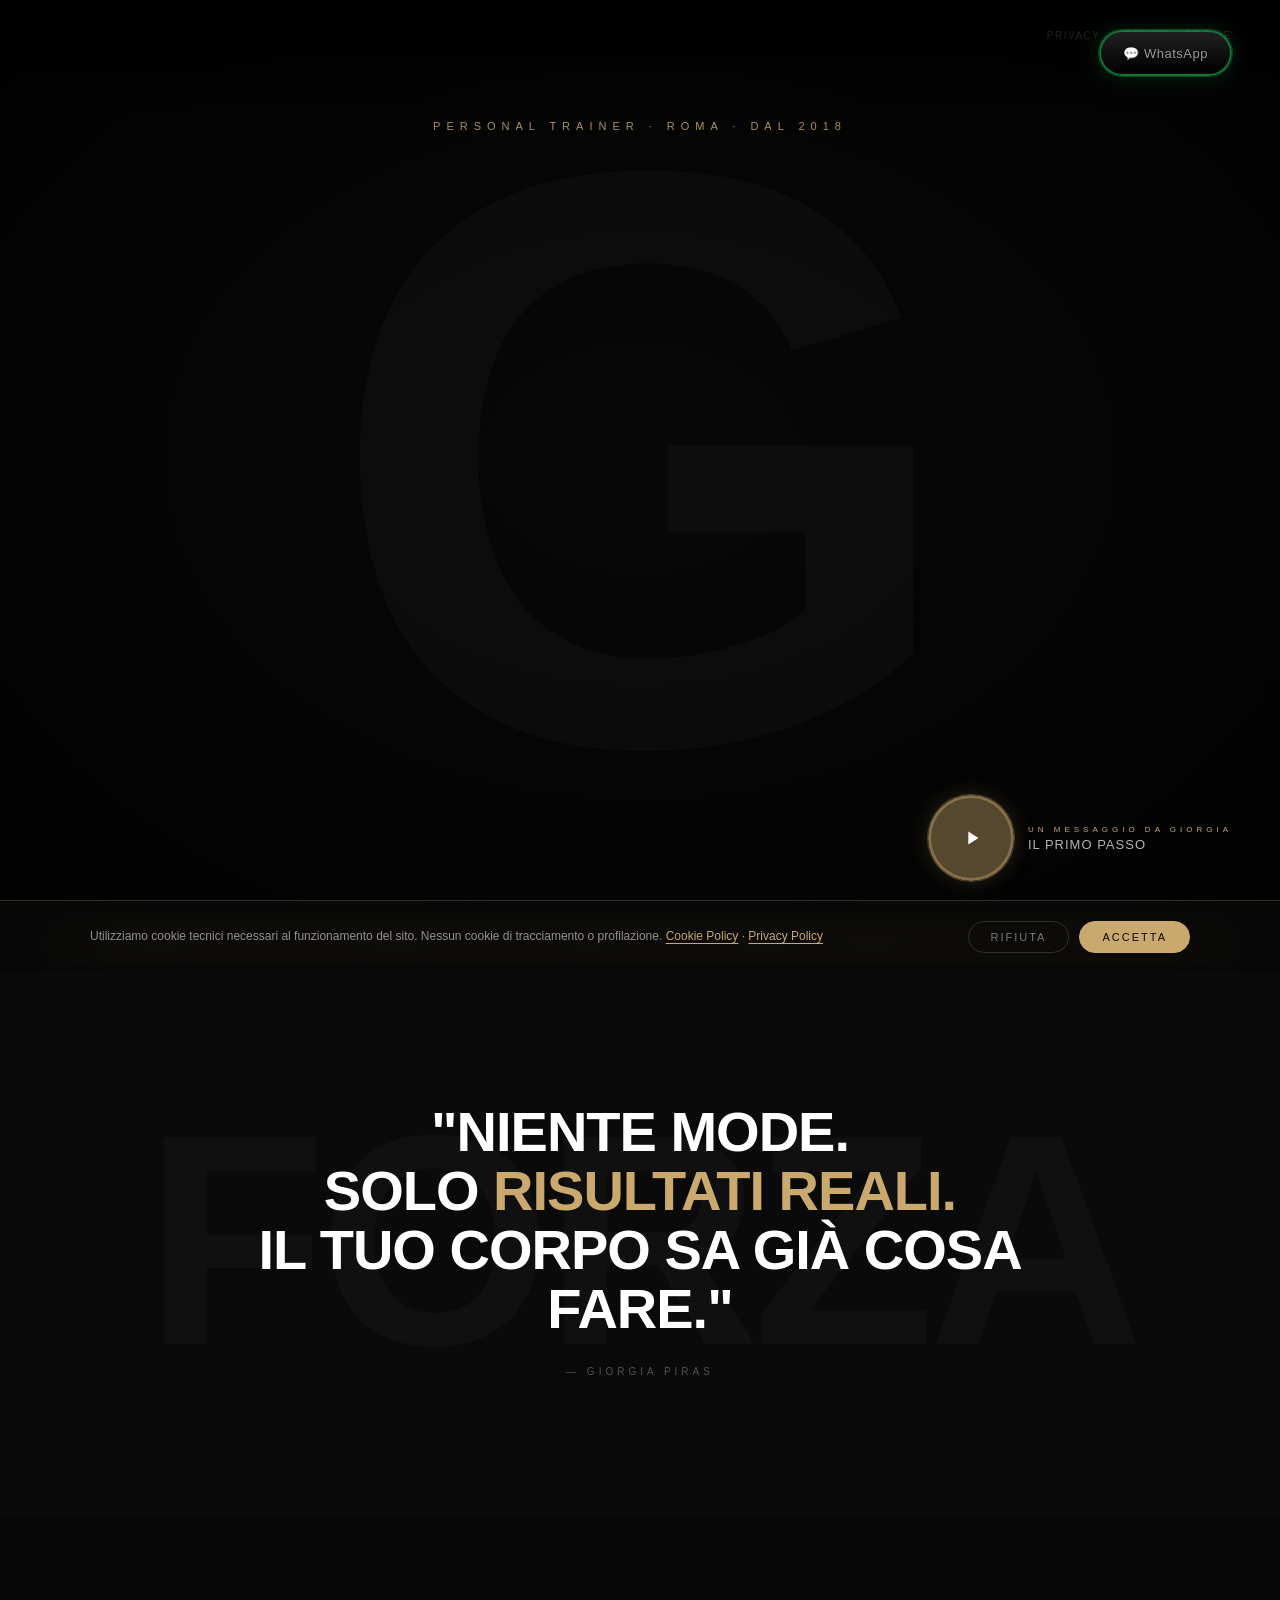
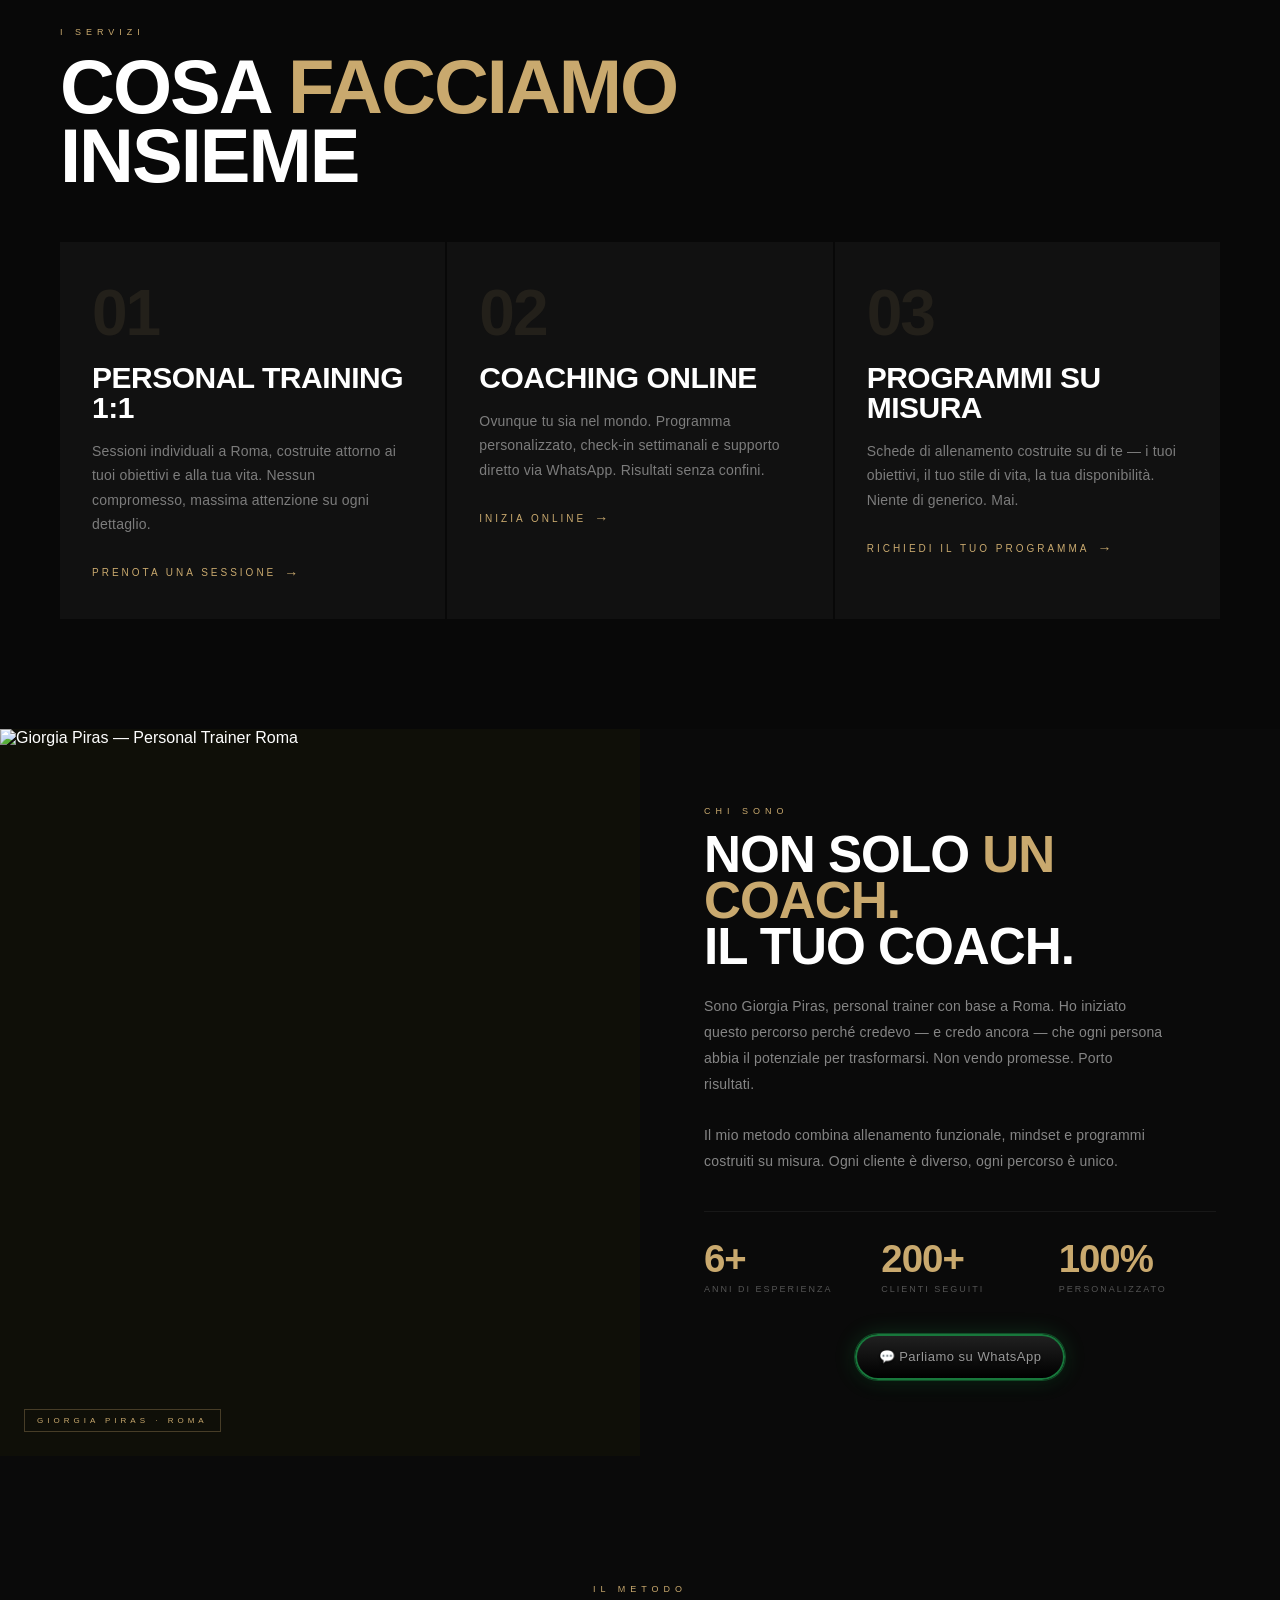
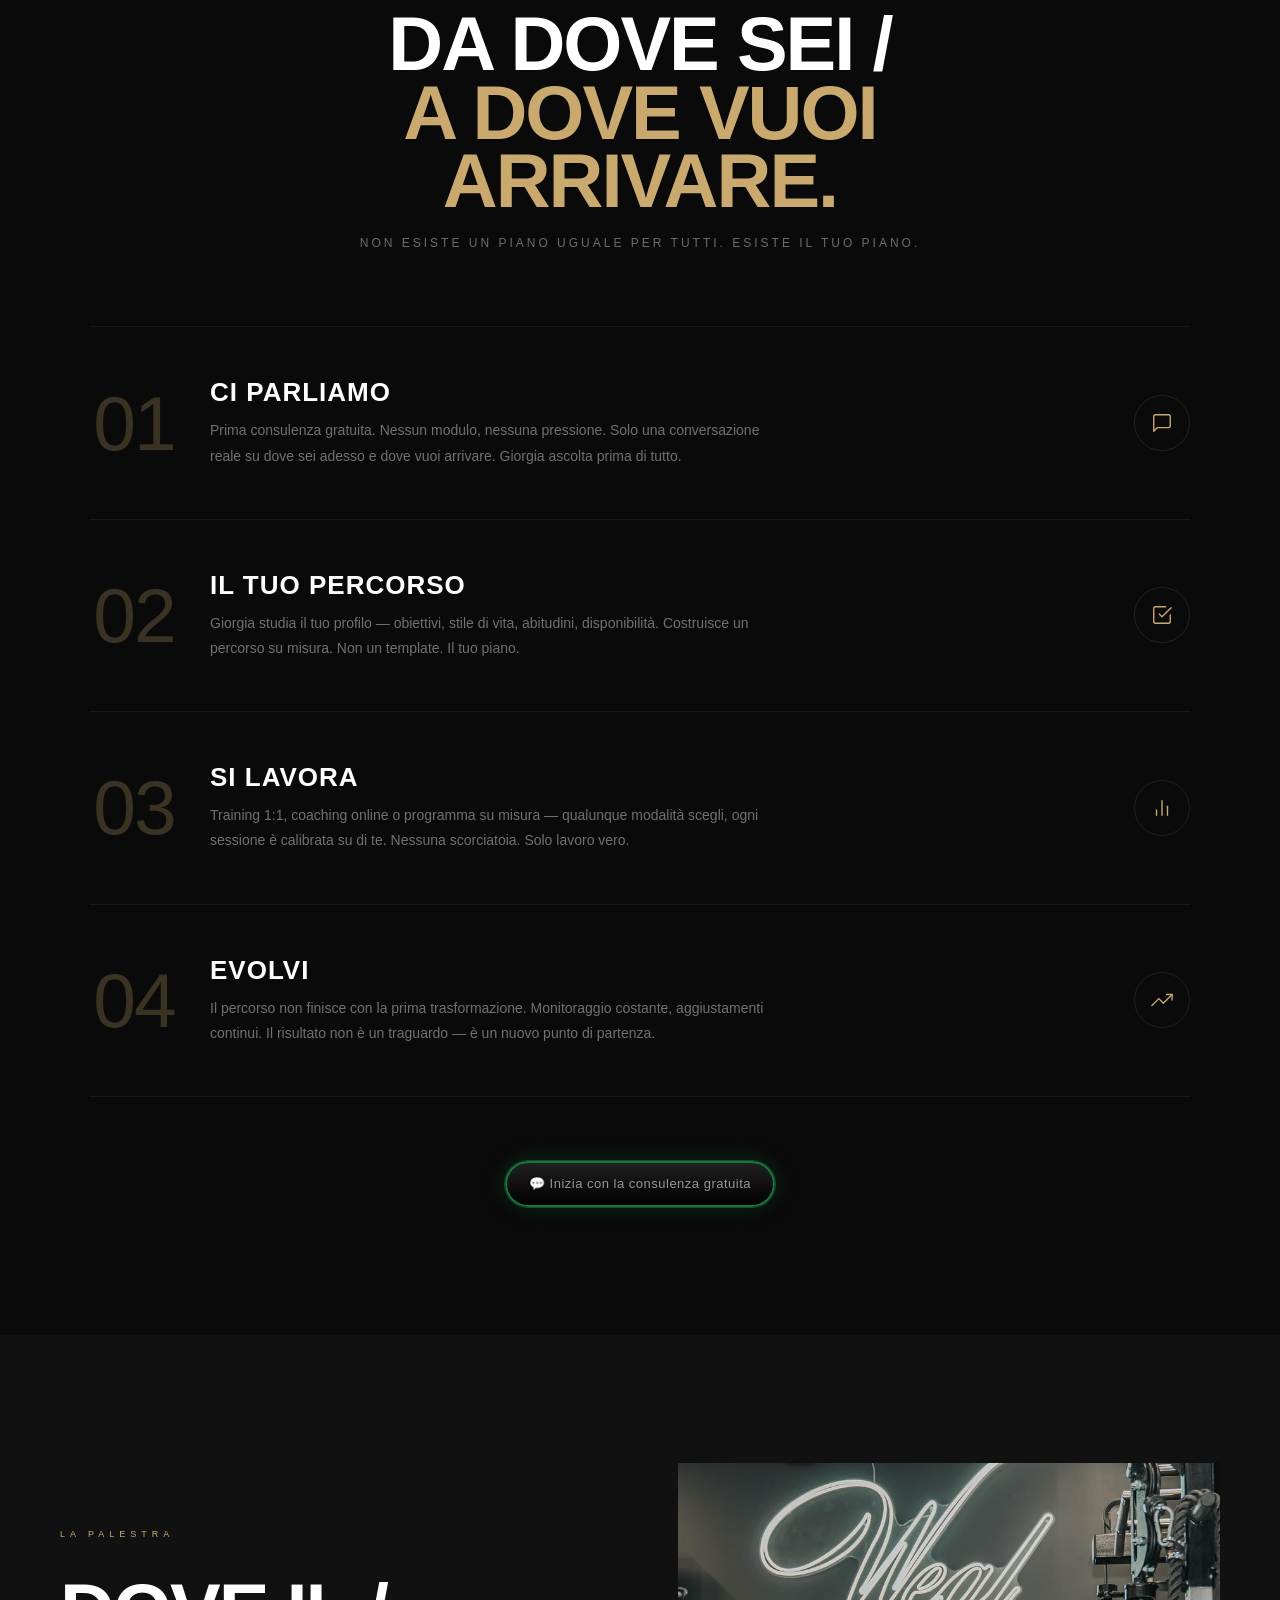
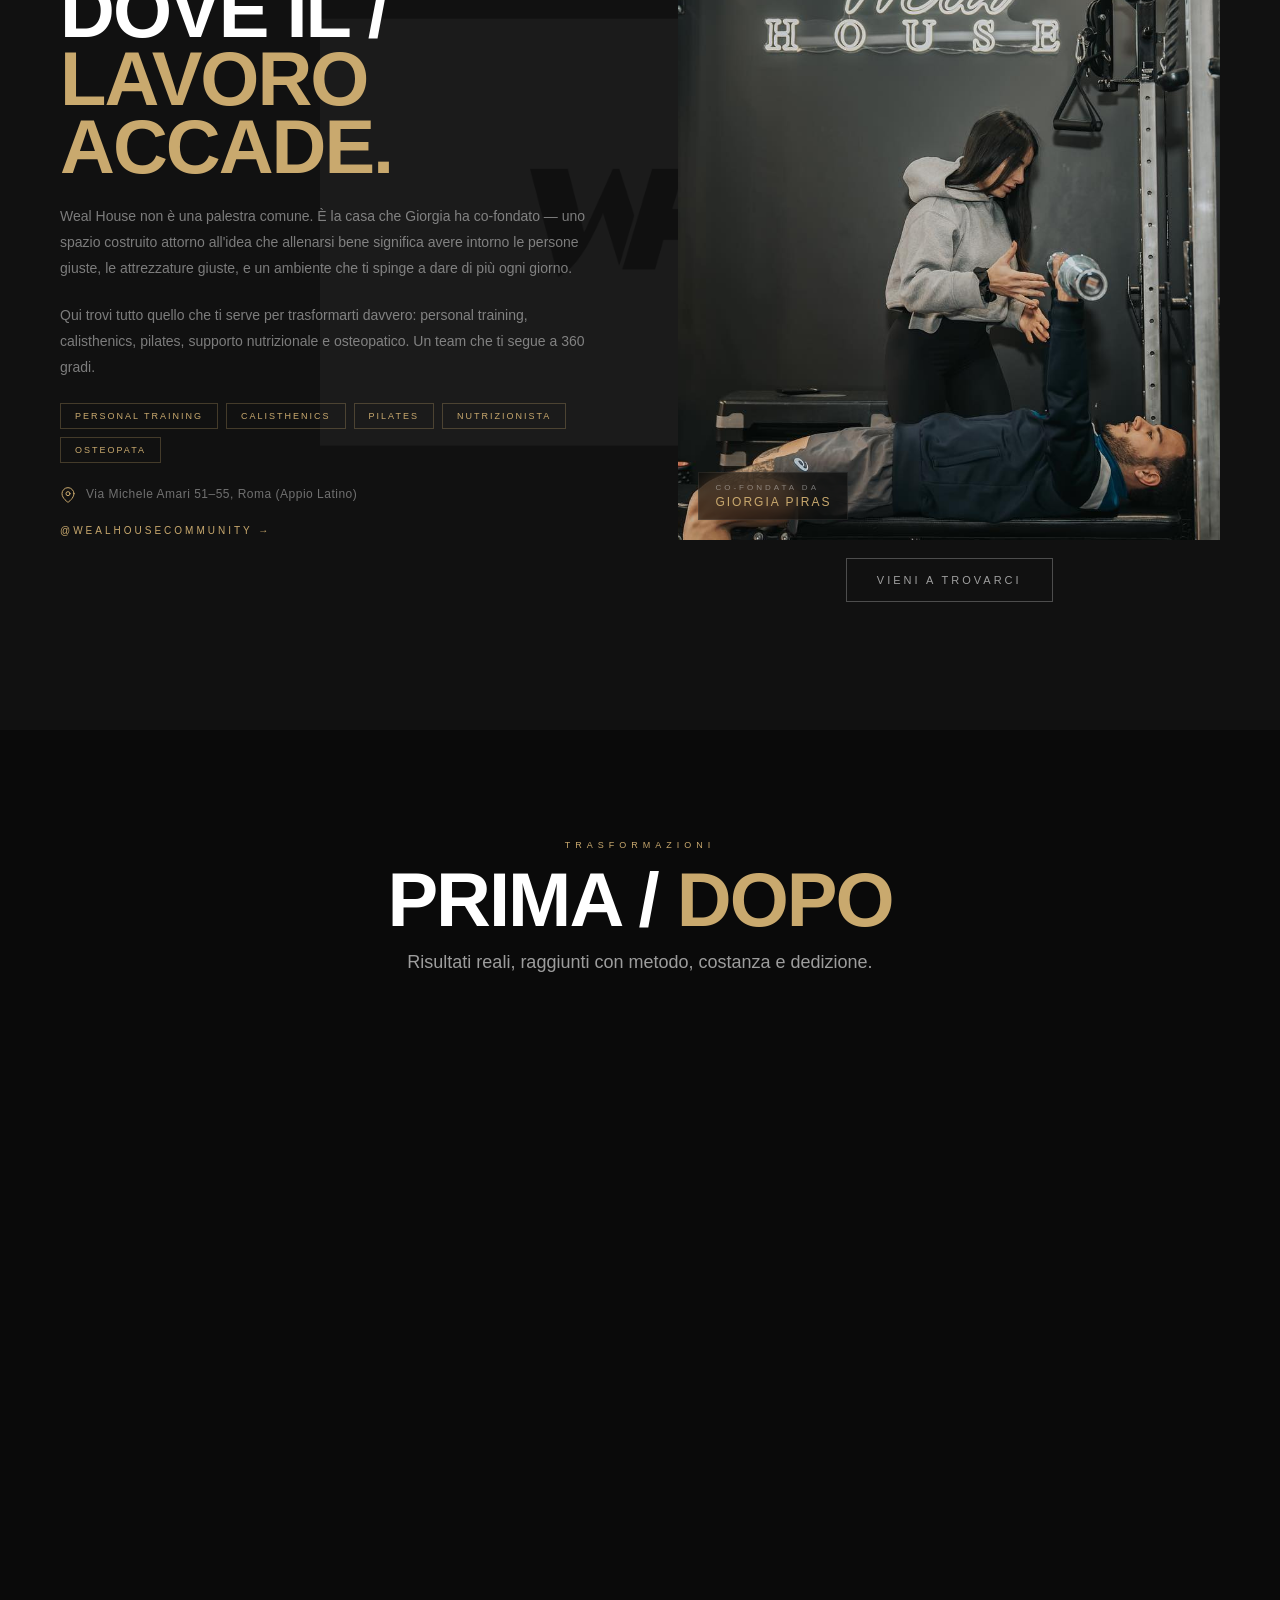
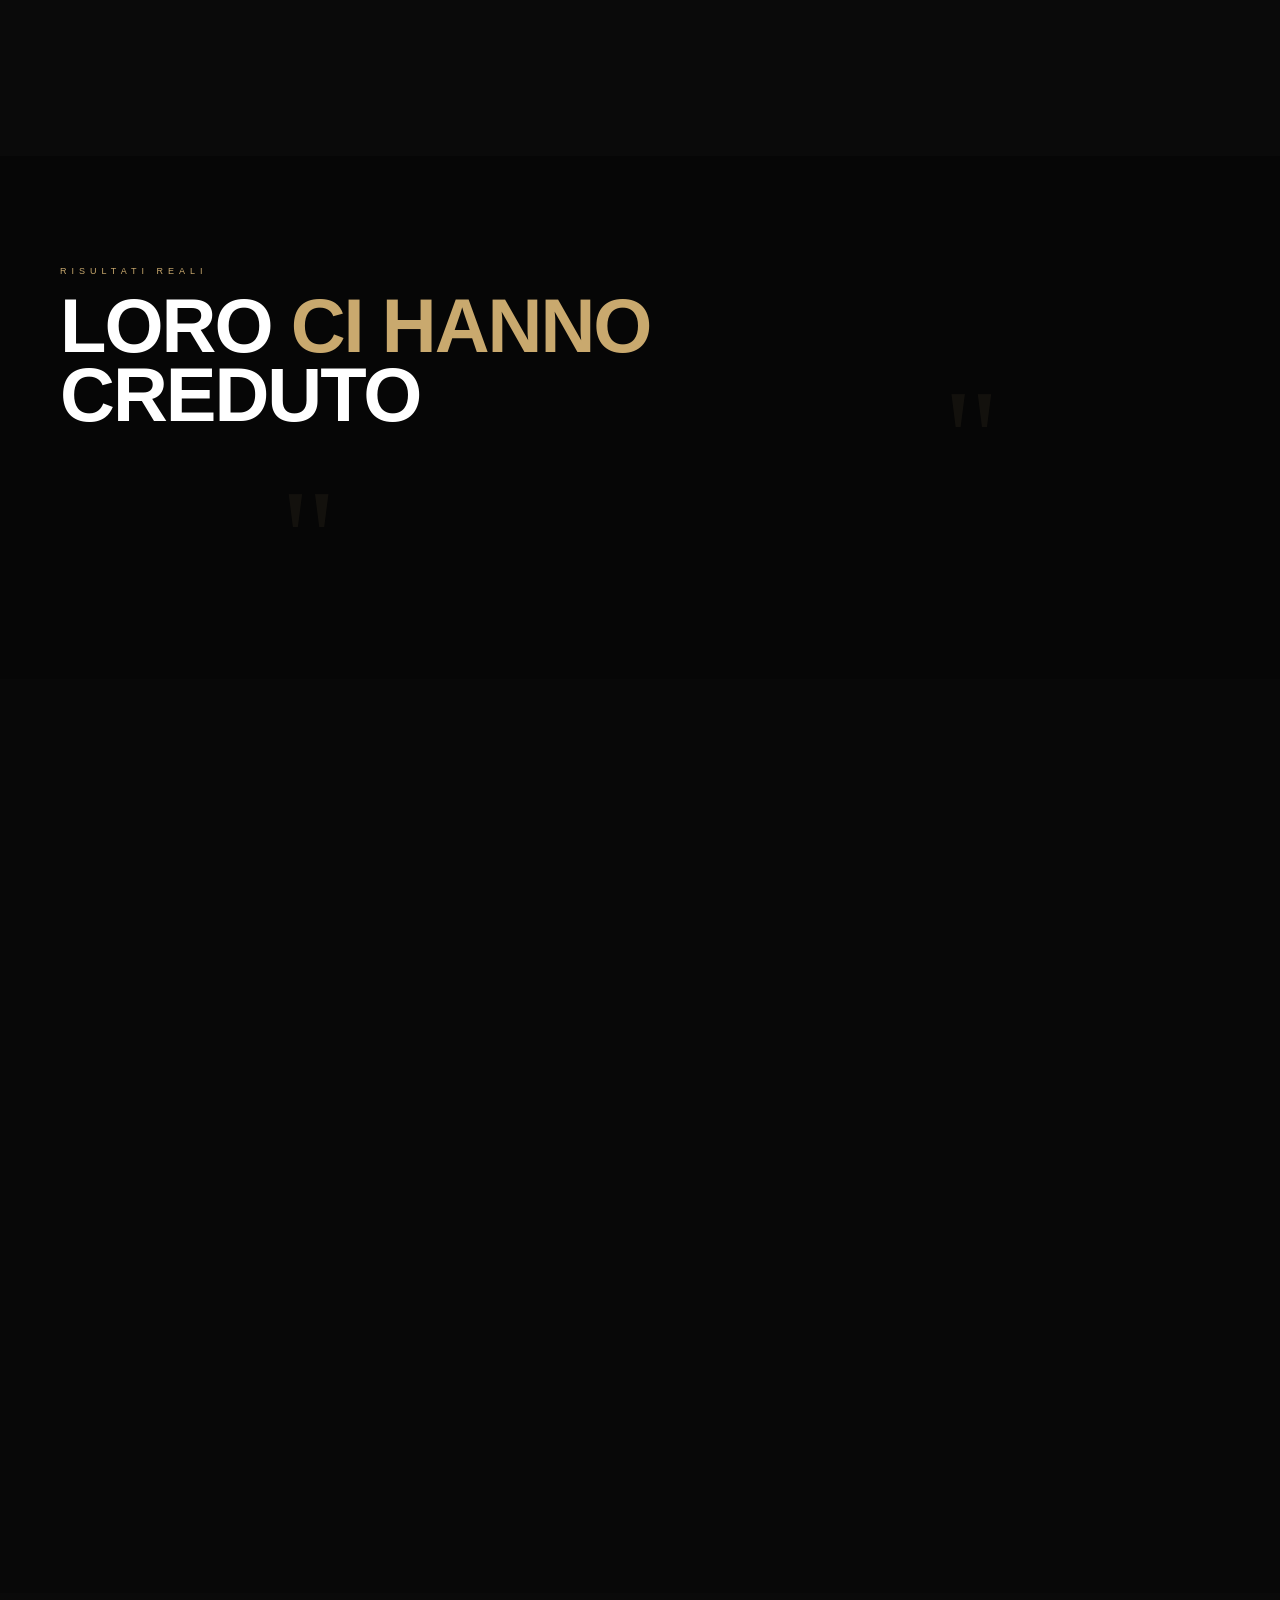
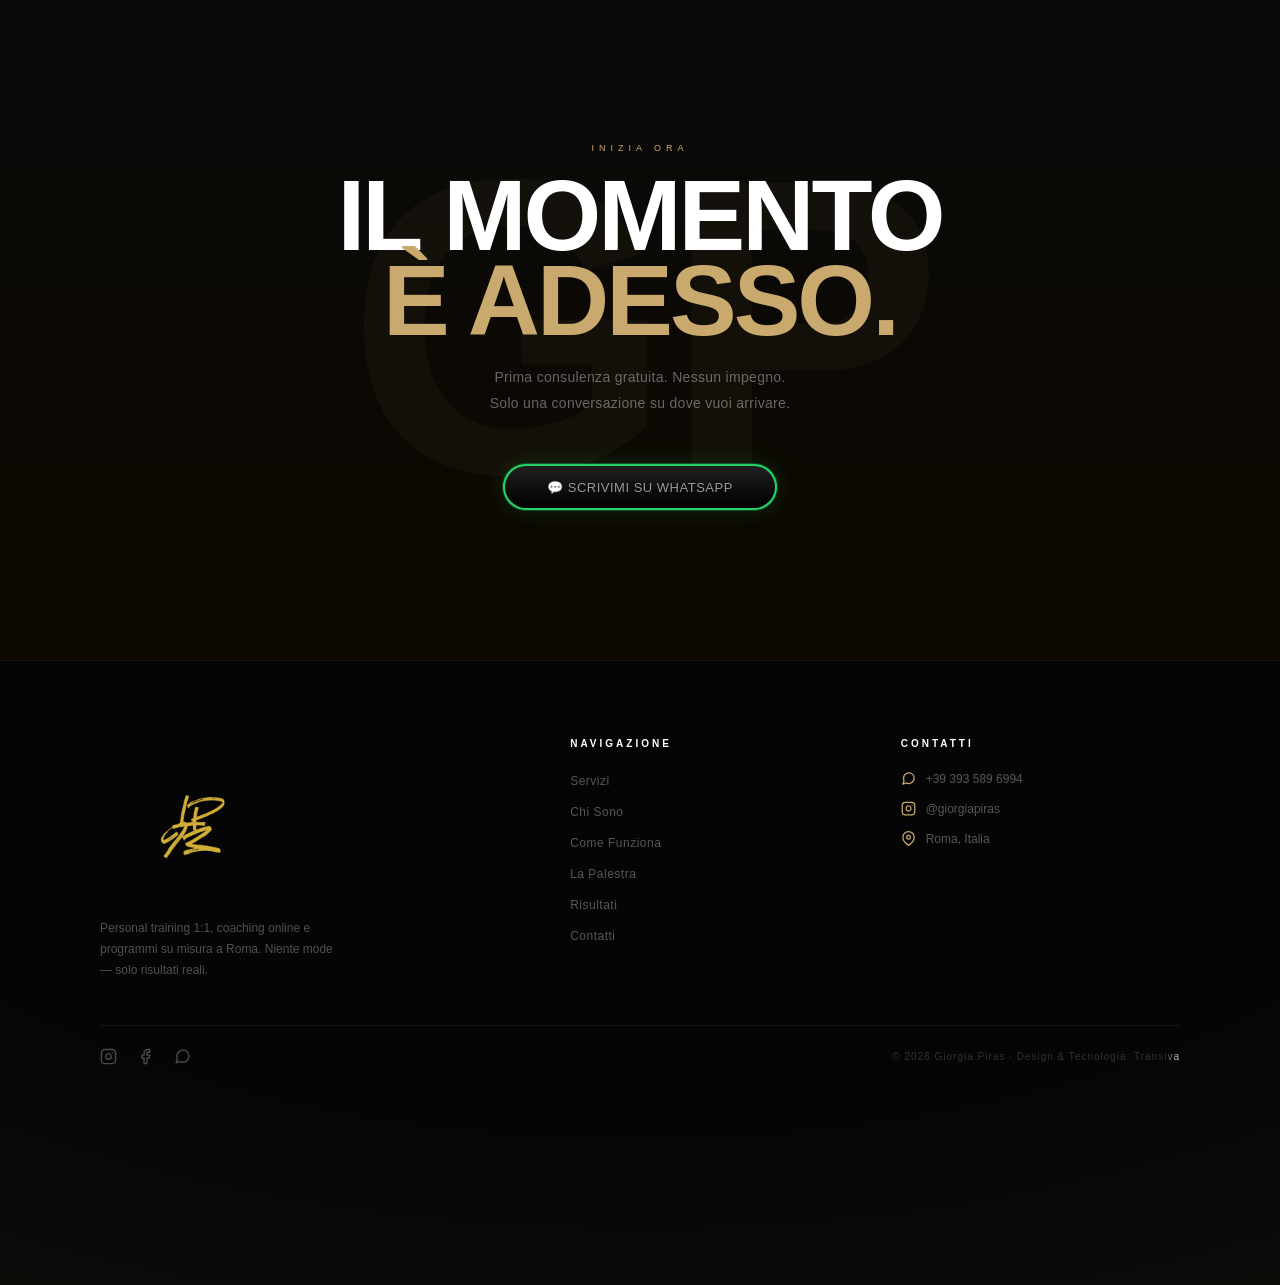
==== index.html @ 2c0ab82c "Apply floating corner layout to mobile navbar - Logo (position: absolute) sits in top-left at 4px/6p" ====
<!DOCTYPE html>
<html lang="it">
<head>
  <meta charset="utf-8" />
  <meta name="viewport" content="width=device-width, initial-scale=1, viewport-fit=cover" />
  <title>Giorgia Piras — Personal Trainer Roma</title>
  <meta name="description" content="Raggiungi i tuoi obiettivi con personal training 1:1, coaching online e programmi su misura. Niente mode, solo risultati reali. Roma." />
  <meta property="og:title" content="Giorgia Piras — Personal Trainer Roma" />
  <meta property="og:description" content="Coaching personalizzato per chi vuole risultati reali, non promesse vuote." />
  <meta property="og:type" content="website" />
  <meta name="twitter:card" content="summary_large_image" />

  <!-- Preconnects -->
  <link rel="preconnect" href="https://cdn.jsdelivr.net" crossorigin />
  <link rel="preconnect" href="https://cdnjs.cloudflare.com" crossorigin />

  <!-- Preloads -->
  <link rel="preload" as="video" href="video%20hero%202.0.mp4" type="video/mp4" fetchpriority="high" />

  <!-- Lenis CSS -->
  <link rel="stylesheet" href="https://cdn.jsdelivr.net/npm/lenis@1.2.3/dist/lenis.css" />

  <style>
    /* ═══════════════════════════════════════
       DESIGN SYSTEM
    ═══════════════════════════════════════ */
    :root {
      --black:   #0a0a0a;
      --black2:  #080808;
      --black3:  #060606;
      --gold:    #c9a96e;
      --gold-dim: rgba(201,169,110,0.15);
      --white:   #ffffff;
      --white-60: rgba(255,255,255,0.6);
      --white-45: rgba(255,255,255,0.45);
      --white-30: rgba(255,255,255,0.3);
      --white-10: rgba(255,255,255,0.1);
      --white-06: rgba(255,255,255,0.06);
      --wa-green: #25D366;
      --ease-out: cubic-bezier(0.16, 1, 0.3, 1);
    }

    /* ═══════════════════════════════════════
       RESET & BASE
    ═══════════════════════════════════════ */
    *, *::before, *::after { margin: 0; padding: 0; box-sizing: border-box; }
    html { scroll-behavior: auto; } /* Lenis handles smooth scroll */
    body {
      background: var(--black);
      color: var(--white);
      font-family: Arial, Helvetica, sans-serif;
      overflow-x: hidden;
      width: 100%;
      -webkit-font-smoothing: antialiased;
    }
    a { text-decoration: none; color: inherit; }
    img { display: block; max-width: 100%; }

    /* ═══════════════════════════════════════
       UTILITY
    ═══════════════════════════════════════ */
    .gold { color: var(--gold); }
    .section-tag {
      display: block;
      color: var(--gold);
      font-size: 9px;
      letter-spacing: 5px;
      text-transform: uppercase;
      margin-bottom: 16px;
    }
    .section-title {
      font-family: Impact, 'Arial Narrow', sans-serif;
      font-size: clamp(38px, 7vw, 76px);
      font-weight: 900;
      text-transform: uppercase;
      line-height: 0.9;
      letter-spacing: -2px;
      color: var(--white);
    }
    .btn-gold {
      display: inline-flex;
      align-items: center;
      gap: 10px;
      background: var(--gold);
      color: var(--black);
      font-size: clamp(9px, 1vw, 11px);
      font-weight: 700;
      letter-spacing: 3px;
      text-transform: uppercase;
      padding: 15px 30px;
      cursor: pointer;
      border: none;
      transition: opacity 0.25s;
      white-space: nowrap;
    }
    .btn-gold:hover { opacity: 0.88; }
    .btn-ghost {
      display: inline-flex;
      align-items: center;
      gap: 10px;
      background: transparent;
      color: var(--white-60);
      font-size: clamp(9px, 1vw, 11px);
      letter-spacing: 3px;
      text-transform: uppercase;
      padding: 15px 30px;
      cursor: pointer;
      border: 1px solid rgba(255,255,255,0.25);
      transition: border-color 0.25s, color 0.25s;
      white-space: nowrap;
    }
    .btn-ghost:hover { border-color: var(--gold); color: var(--gold); }

    /* ── Liquid Metal Button ── */
    .btn-lm {
      position: relative;
      display: inline-flex;
      align-items: center;
      justify-content: center;
      height: 46px;
      padding: 0 24px;
      border-radius: 100px;
      cursor: pointer;
      box-shadow:
        0 0 0 1px rgba(0,0,0,0.3),
        0 9px 9px 0 rgba(0,0,0,0.12),
        0 2px 5px 0 rgba(0,0,0,0.15);
      transition: box-shadow 0.15s ease;
    }
    .btn-lm:hover {
      box-shadow:
        0 0 0 1px rgba(0,0,0,0.4),
        0 12px 6px 0 rgba(0,0,0,0.05),
        0 8px 5px 0 rgba(0,0,0,0.1),
        0 4px 4px 0 rgba(0,0,0,0.15),
        0 1px 2px 0 rgba(0,0,0,0.2);
    }
    .btn-lm-canvas {
      position: absolute;
      inset: 0;
      border-radius: 100px;
      overflow: hidden;
      z-index: 1;
      pointer-events: none;
    }
    .btn-lm-canvas canvas {
      position: absolute !important;
      inset: 0 !important;
      width: 100% !important;
      height: 100% !important;
      border-radius: 100px !important;
      display: block !important;
    }
    .btn-lm-inner {
      position: absolute;
      inset: 2px;
      border-radius: 100px;
      background: linear-gradient(180deg, #202020 0%, #000000 100%);
      z-index: 2;
      transition: box-shadow 0.15s ease;
      pointer-events: none;
    }
    .btn-lm:hover .btn-lm-inner {
      box-shadow: inset 0 2px 4px rgba(0,0,0,0.4), inset 0 1px 2px rgba(0,0,0,0.3);
    }
    .btn-lm:active .btn-lm-inner {
      box-shadow: inset 0 3px 6px rgba(0,0,0,0.5);
    }
    .btn-lm-label {
      position: relative;
      z-index: 3;
      font-size: 13px;
      color: #999;
      font-weight: 400;
      text-shadow: 0 1px 2px rgba(0,0,0,0.6);
      white-space: nowrap;
      pointer-events: none;
      letter-spacing: 0.5px;
    }
    .btn-lm-hit {
      position: absolute;
      inset: 0;
      z-index: 10;
      border-radius: 100px;
      cursor: pointer;
    }
    @keyframes btn-lm-ripple {
      to { transform: translate(-50%,-50%) scale(4); opacity: 0; }
    }
    .btn-lm-ripple {
      position: absolute;
      width: 20px;
      height: 20px;
      border-radius: 50%;
      background: radial-gradient(circle, rgba(255,255,255,0.35) 0%, rgba(255,255,255,0) 70%);
      pointer-events: none;
      transform: translate(-50%,-50%) scale(0);
      opacity: 0.6;
      animation: btn-lm-ripple 0.6s ease-out forwards;
      z-index: 9;
    }
    /* Liquid Metal — color variants */
    .btn-lm--green .btn-lm-canvas::after,
    .btn-lm--gold  .btn-lm-canvas::after {
      content: '';
      position: absolute;
      inset: 0;
      border-radius: 100px;
      pointer-events: none;
    }
    .btn-lm--green .btn-lm-canvas::after {
      background: rgba(37,211,102,0.55);
      mix-blend-mode: color;
    }
    .btn-lm--gold .btn-lm-canvas::after {
      background: rgba(201,169,110,0.65);
      mix-blend-mode: color;
    }
    .btn-lm--green {
      box-shadow:
        0 0 0 1px rgba(37,211,102,0.28),
        0 0 22px rgba(37,211,102,0.18),
        0 9px 9px 0 rgba(0,0,0,0.12),
        0 2px 5px 0 rgba(0,0,0,0.15);
    }
    .btn-lm--green:hover {
      box-shadow:
        0 0 0 1px rgba(37,211,102,0.5),
        0 0 30px rgba(37,211,102,0.28),
        0 12px 6px 0 rgba(0,0,0,0.1),
        0 4px 4px 0 rgba(0,0,0,0.15);
    }
    .btn-lm--gold {
      box-shadow:
        0 0 0 1px rgba(201,169,110,0.28),
        0 0 22px rgba(201,169,110,0.18),
        0 9px 9px 0 rgba(0,0,0,0.12),
        0 2px 5px 0 rgba(0,0,0,0.15);
    }
    .btn-lm--gold:hover {
      box-shadow:
        0 0 0 1px rgba(201,169,110,0.5),
        0 0 30px rgba(201,169,110,0.28),
        0 12px 6px 0 rgba(0,0,0,0.1),
        0 4px 4px 0 rgba(0,0,0,0.15);
    }

    /* ═══════════════════════════════════════
       INITIAL ANIMATION STATES
    ═══════════════════════════════════════ */
    .nav-logo-text,
    .nav-logo,
    .nav-link,
    .nav-cta-btn,
    .hero-label,
    .hero-title,
    .hero-divider,
    .hero-sub,
    .hero-btn,
    .hero-scroll-ind { opacity: 0; }

    #prima-dopo .img-comp { opacity: 0; transform: translateY(28px); }

    .hero-video { clip-path: inset(100% 0 0 0); }

    /* ═══════════════════════════════════════
       NAV
    ═══════════════════════════════════════ */
    nav {
      position: fixed;
      top: 0; left: 0; right: 0;
      z-index: 900;
      padding: 22px 48px;
      display: flex;
      justify-content: space-between;
      align-items: center;
      transition: background 0.4s var(--ease-out), padding 0.4s var(--ease-out), transform 0.3s ease;
      background: linear-gradient(to bottom, rgba(0,0,0,0.7) 0%, transparent 100%);
      will-change: transform;
    }
    nav.scrolled {
      background: var(--black);
      padding: 16px 48px;
      border-bottom: 1px solid var(--white-06);
    }
    nav.nav-hidden { transform: translateY(-100%); }
    .nav-logo { display: flex; align-items: center; }
    .nav-logo img {
      height: 400px;
      width: auto;
      transition: height 0.4s ease;
      display: block;
    }
    nav.scrolled .nav-logo img { height: 70px; }
    .nav-logo-text {
      color: var(--gold);
      font-size: 11px;
      font-weight: 700;
      letter-spacing: 5px;
      text-transform: uppercase;
      font-family: Arial, sans-serif;
    }
    .nav-links { display: flex; gap: 28px; align-items: center; }
    .nav-link {
      color: rgba(255,255,255,0.55);
      font-size: 10px;
      letter-spacing: 2px;
      text-transform: uppercase;
      cursor: pointer;
      transition: color 0.25s;
    }
    .nav-link:hover { color: var(--white); }
    .nav-cta-btn {
      background: var(--gold);
      color: var(--black);
      font-size: 9px;
      font-weight: 700;
      letter-spacing: 3px;
      text-transform: uppercase;
      padding: 10px 22px;
      cursor: pointer;
      border: none;
      transition: opacity 0.25s;
    }
    .nav-cta-btn:hover { opacity: 0.88; }
    .nav-hamburger {
      display: none;
      flex-direction: column;
      gap: 5px;
      cursor: pointer;
      background: none;
      border: none;
      padding: 4px;
    }
    .nav-hamburger span {
      display: block;
      width: 22px;
      height: 1.5px;
      background: var(--gold);
      transition: transform 0.3s, opacity 0.3s;
    }
    .nav-hamburger.open span:nth-child(1) { transform: translateY(6.5px) rotate(45deg); }
    .nav-hamburger.open span:nth-child(2) { opacity: 0; }
    .nav-hamburger.open span:nth-child(3) { transform: translateY(-6.5px) rotate(-45deg); }

    /* ═══════════════════════════════════════
       MOBILE NAV OVERLAY
    ═══════════════════════════════════════ */
    #nav-overlay {
      position: fixed;
      inset: 0;
      z-index: 800;
      background: var(--black);
      display: flex;
      flex-direction: column;
      align-items: center;
      justify-content: center;
      gap: 32px;
      transform: translateY(-100%);
      transition: transform 0.5s var(--ease-out);
      pointer-events: none;
    }
    #nav-overlay.open {
      transform: translateY(0);
      pointer-events: all;
    }
    .overlay-link {
      font-family: Impact, sans-serif;
      font-size: clamp(32px, 8vw, 56px);
      font-weight: 900;
      text-transform: uppercase;
      letter-spacing: -1px;
      color: var(--white);
      cursor: pointer;
      transition: color 0.25s;
    }
    .overlay-link:hover { color: var(--gold); }
    .overlay-cta {
      margin-top: 12px;
      background: var(--gold);
      color: var(--black);
      font-size: 11px;
      font-weight: 700;
      letter-spacing: 4px;
      text-transform: uppercase;
      padding: 14px 32px;
      cursor: pointer;
    }

    /* ═══════════════════════════════════════
       HERO
    ═══════════════════════════════════════ */
    #hero {
      position: relative;
      min-height: 100vh;
      min-height: 100svh;
      display: flex;
      align-items: center;
      justify-content: center;
      overflow: hidden;
      text-align: center;
      padding: 120px 40px 80px;
    }
    .hero-video {
      position: absolute;
      inset: 0;
      width: 100%;
      height: 100%;
      object-fit: cover;
      object-position: center;
    }
    .hero-overlay {
      position: absolute;
      inset: 0;
      background: radial-gradient(ellipse at center, rgba(0,0,0,0.25) 0%, rgba(0,0,0,0.82) 100%);
    }
    .hero-ghost-letter {
      position: absolute;
      font-family: Impact, sans-serif;
      font-size: min(88vw, 820px);
      font-weight: 900;
      text-transform: uppercase;
      color: rgba(255,255,255,0.022);
      line-height: 1;
      letter-spacing: -10px;
      user-select: none;
      pointer-events: none;
      top: 50%;
      left: 50%;
      transform: translate(-50%, -50%);
    }
    .hero-content {
      position: relative;
      z-index: 2;
      max-width: 900px;
      width: 100%;
    }
    .hero-label {
      color: var(--gold);
      font-size: clamp(9px, 1vw, 11px);
      letter-spacing: 6px;
      text-transform: uppercase;
      margin-bottom: 28px;
      opacity: 0.85;
    }
    /* ── Wave hero text ── */
    .hero-title {
      font-family: Impact, 'Arial Narrow', sans-serif;
      font-size: clamp(58px, 13vw, 148px);
      font-weight: 900;
      text-transform: uppercase;
      line-height: 0.85;
      letter-spacing: -3px;
      color: var(--white);
      cursor: default;
      user-select: none;
    }
    .hero-title-line {
      display: block;
    }
    .wave-char {
      display: inline-block;
      transition: color 0.2s;
    }

    .hero-divider {
      width: 60px;
      height: 2px;
      background: var(--gold);
      margin: 28px auto;
      transform-origin: left center;
    }
    .hero-sub {
      color: rgba(255,255,255,0.5);
      font-size: clamp(10px, 1.2vw, 13px);
      letter-spacing: 3px;
      text-transform: uppercase;
      margin-bottom: 44px;
      line-height: 2;
    }
    .hero-btns {
      display: flex;
      justify-content: center;
      gap: 12px;
      flex-wrap: wrap;
    }
    /* ── Video trigger widget ── */
    .video-trigger {
      position: absolute;
      bottom: 36px;
      right: 48px;
      z-index: 10;
      display: flex;
      align-items: center;
      gap: 14px;
      cursor: pointer;
      background: none;
      border: none;
      padding: 0;
    }
    .video-trigger-ring {
      position: relative;
      width: 86px;
      height: 86px;
      border-radius: 50%;
      flex-shrink: 0;
      transition: transform 0.35s var(--ease-out), box-shadow 0.3s;
      box-shadow:
        0 0 0 1px rgba(201,169,110,0.3),
        0 0 22px rgba(201,169,110,0.2);
    }
    .video-trigger:hover .video-trigger-ring {
      transform: scale(1.07);
      box-shadow:
        0 0 0 1px rgba(201,169,110,0.55),
        0 0 32px rgba(201,169,110,0.35);
    }
    .video-trigger-ring-canvas {
      position: absolute;
      inset: 0;
      border-radius: 50%;
      overflow: hidden;
      pointer-events: none;
    }
    .video-trigger-ring-canvas canvas {
      position: absolute !important;
      inset: 0 !important;
      width: 100% !important;
      height: 100% !important;
      border-radius: 50% !important;
      display: block !important;
    }
    .video-trigger-ring-canvas::after {
      content: '';
      position: absolute;
      inset: 0;
      border-radius: 50%;
      background: rgba(201,169,110,0.65);
      mix-blend-mode: color;
      pointer-events: none;
    }
    .video-trigger-circle {
      position: absolute;
      inset: 3px;
      border-radius: 50%;
      overflow: hidden;
    }
    .video-trigger-preview {
      width: 100%;
      height: 100%;
      object-fit: cover;
      object-position: center 30%;
      pointer-events: none;
    }
    .video-trigger-play {
      position: absolute;
      inset: 0;
      display: flex;
      align-items: center;
      justify-content: center;
      background: rgba(0,0,0,0.35);
      transition: background 0.25s;
    }
    .video-trigger:hover .video-trigger-play { background: rgba(0,0,0,0.15); }
    .video-trigger-play svg {
      width: 22px;
      height: 22px;
      fill: #fff;
      margin-left: 3px;
    }
    .video-trigger-label {
      display: flex;
      flex-direction: column;
      gap: 3px;
      text-align: left;
    }
    .video-trigger-label span:first-child {
      color: var(--gold);
      font-size: 8px;
      letter-spacing: 4px;
      text-transform: uppercase;
      font-family: Arial, sans-serif;
    }
    .video-trigger-label span:last-child {
      color: rgba(255,255,255,0.7);
      font-family: Impact, sans-serif;
      font-size: 13px;
      text-transform: uppercase;
      letter-spacing: 1px;
    }

    /* ── Video modal — cerchio grande ── */
    #video-modal {
      position: fixed;
      inset: 0;
      z-index: 9999;
      background: rgba(0,0,0,0.82);
      display: flex;
      align-items: center;
      justify-content: center;
      opacity: 0;
      pointer-events: none;
      transition: opacity 0.45s var(--ease-out);
      backdrop-filter: blur(6px);
    }
    #video-modal.open {
      opacity: 1;
      pointer-events: all;
    }
    .video-modal-inner {
      position: relative;
      width: min(520px, 88vw);
      height: min(520px, 88vw);
      border-radius: 50%;
      overflow: hidden;
      border: 2px solid var(--gold);
      box-shadow: 0 0 80px rgba(201,169,110,0.18), 0 0 0 1px rgba(201,169,110,0.08);
      transform: scale(0.85);
      transition: transform 0.45s var(--ease-out);
    }
    #video-modal.open .video-modal-inner {
      transform: scale(1);
    }
    .video-modal-inner video {
      width: 100%;
      height: 100%;
      object-fit: cover;
      object-position: center 30%;
      display: block;
    }
    .video-modal-close {
      position: absolute;
      top: 50%;
      left: 50%;
      transform: translate(-50%, calc(-50% - min(290px, 48vw)));
      background: rgba(0,0,0,0.5);
      border: 1px solid rgba(255,255,255,0.2);
      color: rgba(255,255,255,0.7);
      font-size: 9px;
      letter-spacing: 3px;
      text-transform: uppercase;
      cursor: pointer;
      display: flex;
      align-items: center;
      gap: 8px;
      padding: 9px 18px;
      transition: color 0.2s, border-color 0.2s, background 0.2s;
      font-family: Arial, sans-serif;
      border-radius: 2px;
      backdrop-filter: blur(4px);
    }
    .video-modal-close:hover {
      color: #fff;
      border-color: var(--gold);
      background: rgba(0,0,0,0.7);
    }
    .video-modal-close svg { width: 12px; height: 12px; stroke: currentColor; fill: none; }

    @media (max-width: 768px) {
      .video-trigger {
        bottom: 24px;
        right: 20px;
        gap: 10px;
      }
      .video-trigger-ring { width: 70px; height: 70px; }
      .video-trigger {
        flex-direction: column;
        align-items: center;
        gap: 8px;
      }
      .video-trigger-label {
        display: flex;
        flex-direction: column;
        align-items: center;
        gap: 2px;
      }
      .video-trigger-label span:first-child { display: none; }
      .video-trigger-label span:last-child {
        font-size: 11px;
        color: rgba(255,255,255,0.55);
      }
    }

    .hero-scroll-ind {
      position: absolute;
      bottom: 28px;
      left: 50%;
      transform: translateX(-50%);
      z-index: 2;
      display: flex;
      flex-direction: column;
      align-items: center;
      gap: 8px;
      color: rgba(255,255,255,0.2);
      font-size: 8px;
      letter-spacing: 4px;
      text-transform: uppercase;
    }
    .hero-scroll-ind::after {
      content: '';
      display: block;
      width: 1px;
      height: 30px;
      background: rgba(255,255,255,0.15);
      animation: scrollPulse 2s ease-in-out infinite;
    }
    @keyframes scrollPulse {
      0%, 100% { opacity: 0.3; }
      50% { opacity: 0.8; }
    }

    /* ═══════════════════════════════════════
       TICKER
    ═══════════════════════════════════════ */
    .ticker {
      background: var(--gold);
      padding: 14px 0;
      overflow: hidden;
      white-space: nowrap;
      cursor: default;
      -webkit-mask-image: linear-gradient(to right, transparent, black 9%, black 91%, transparent);
      mask-image: linear-gradient(to right, transparent, black 9%, black 91%, transparent);
    }
    .ticker-inner {
      display: inline-flex;
      align-items: center;
      will-change: transform;
    }
    .ticker-item {
      font-family: 'Arial Black', Arial, sans-serif;
      font-weight: 900;
      font-size: 12px;
      letter-spacing: 1px;
      text-transform: uppercase;
      color: var(--black);
      padding: 0 28px;
    }
    .ticker-sep {
      display: inline-flex;
      align-items: center;
      color: rgba(0,0,0,0.28);
      flex-shrink: 0;
    }
    .ticker-sep svg {
      width: 7px;
      height: 7px;
      fill: currentColor;
    }

    /* ═══════════════════════════════════════
       MANIFESTO
    ═══════════════════════════════════════ */
    #manifesto {
      position: relative;
      padding: clamp(70px, 11vw, 140px) clamp(24px, 6vw, 80px);
      text-align: center;
      overflow: hidden;
      background: var(--black);
    }
    .manifesto-bg-text {
      position: absolute;
      font-family: Impact, sans-serif;
      font-size: clamp(100px, 24vw, 300px);
      font-weight: 900;
      text-transform: uppercase;
      color: rgba(255,255,255,0.022);
      line-height: 1;
      letter-spacing: -8px;
      top: 50%;
      left: 50%;
      transform: translate(-50%, -50%);
      pointer-events: none;
      user-select: none;
      white-space: nowrap;
    }
    .manifesto-quote {
      position: relative;
      z-index: 2;
      max-width: 860px;
      margin: 0 auto;
      font-family: Impact, 'Arial Narrow', sans-serif;
      font-size: clamp(26px, 5vw, 56px);
      font-weight: 900;
      text-transform: uppercase;
      line-height: 1.05;
      letter-spacing: -1px;
      color: var(--white);
    }
    .manifesto-attr {
      margin-top: 28px;
      color: rgba(255,255,255,0.3);
      font-size: 10px;
      letter-spacing: 4px;
      text-transform: uppercase;
      position: relative;
      z-index: 2;
    }

    /* ═══════════════════════════════════════
       SERVICES
    ═══════════════════════════════════════ */
    #servizi {
      padding: clamp(60px, 9vw, 110px) clamp(20px, 5vw, 60px);
      background: var(--black2);
    }
    .services-header { margin-bottom: 52px; }
    .services-grid {
      display: grid;
      grid-template-columns: repeat(3, 1fr);
      gap: 2px;
    }
    .service-card {
      background: #111;
      padding: clamp(28px, 3vw, 48px) clamp(20px, 2.5vw, 38px);
      position: relative;
      overflow: hidden;
      transition: background 0.3s;
      cursor: default;
    }
    .service-card:hover { background: #161616; }
    .service-card::before {
      content: '';
      position: absolute;
      top: 0; left: 0; right: 0;
      height: 2px;
      background: var(--gold);
      transform: scaleX(0);
      transform-origin: left center;
      transition: transform 0.45s var(--ease-out);
    }
    .service-card:hover::before { transform: scaleX(1); }
    .service-num {
      font-family: Impact, sans-serif;
      font-size: clamp(44px, 5vw, 64px);
      font-weight: 900;
      color: rgba(201,169,110,0.1);
      line-height: 1;
      margin-bottom: 18px;
      letter-spacing: -2px;
    }
    .service-name {
      font-family: Impact, 'Arial Narrow', sans-serif;
      font-size: clamp(20px, 2.5vw, 30px);
      font-weight: 900;
      text-transform: uppercase;
      color: var(--white);
      margin-bottom: 16px;
      line-height: 1;
      letter-spacing: -0.5px;
    }
    .service-desc {
      color: rgba(255,255,255,0.45);
      font-size: clamp(12px, 1.1vw, 14px);
      line-height: 1.75;
      letter-spacing: 0.2px;
    }
    .service-arrow {
      margin-top: 28px;
      color: var(--gold);
      font-size: 10px;
      letter-spacing: 3px;
      text-transform: uppercase;
      display: inline-flex;
      align-items: center;
      gap: 8px;
      transition: gap 0.25s;
    }
    .service-card:hover .service-arrow { gap: 14px; }
    .service-arrow::after { content: '→'; font-size: 14px; }

    /* ═══════════════════════════════════════
       STORY / CHI SONO
    ═══════════════════════════════════════ */
    #chi-sono {
      display: grid;
      grid-template-columns: 1fr 1fr;
      min-height: 75vh;
      background: var(--black);
    }
    .story-img {
      background: #0f0f08;
      position: relative;
      overflow: hidden;
      min-height: 600px;
    }
    .story-img-photo {
      position: absolute;
      inset: 0;
      width: 100%;
      height: 100%;
      object-fit: cover;
      object-position: center 15%;
    }
    .story-img-label {
      position: absolute;
      bottom: 24px;
      left: 24px;
      color: var(--gold);
      font-size: 8px;
      letter-spacing: 4px;
      text-transform: uppercase;
      border: 1px solid rgba(201,169,110,0.3);
      padding: 6px 12px;
    }
    .story-content {
      padding: clamp(48px, 6vw, 88px) clamp(28px, 5vw, 68px);
      display: flex;
      flex-direction: column;
      justify-content: center;
    }
    .story-title {
      font-family: Impact, 'Arial Narrow', sans-serif;
      font-size: clamp(30px, 4vw, 52px);
      font-weight: 900;
      text-transform: uppercase;
      line-height: 0.9;
      letter-spacing: -1px;
      color: var(--white);
      margin-bottom: 24px;
    }
    .story-body {
      color: rgba(255,255,255,0.5);
      font-size: clamp(12px, 1.1vw, 14px);
      line-height: 1.85;
      letter-spacing: 0.2px;
      margin-bottom: 36px;
      max-width: 460px;
    }
    .story-stats {
      display: grid;
      grid-template-columns: repeat(3, 1fr);
      gap: 20px;
      margin-bottom: 40px;
      padding-top: 28px;
      border-top: 1px solid var(--white-06);
    }
    .stat-num {
      font-family: Impact, sans-serif;
      font-size: clamp(28px, 3vw, 40px);
      font-weight: 900;
      color: var(--gold);
      line-height: 1;
      letter-spacing: -1px;
    }
    .stat-label {
      color: rgba(255,255,255,0.3);
      font-size: 9px;
      letter-spacing: 2px;
      text-transform: uppercase;
      margin-top: 5px;
    }

    /* ═══════════════════════════════════════
       TESTIMONIALS
    ═══════════════════════════════════════ */
    #risultati {
      padding: clamp(60px, 9vw, 110px) clamp(20px, 5vw, 60px);
      background: var(--black3);
    }
    .testimonials-header { margin-bottom: 60px; }

    /* ── Interactive testimonial ── */
    .testi-interactive {
      position: relative;
      display: flex;
      flex-direction: column;
      align-items: center;
      gap: 40px;
      max-width: 700px;
      margin: 0 auto;
      padding: 0 20px;
      text-align: center;
    }
    .testi-ghost-open, .testi-ghost-close {
      position: absolute;
      font-family: Georgia, serif;
      font-size: clamp(80px, 14vw, 140px);
      color: rgba(201,169,110,0.07);
      line-height: 1;
      pointer-events: none;
      user-select: none;
    }
    .testi-ghost-open { top: -20px; left: -10px; }
    .testi-ghost-close { bottom: 60px; right: -10px; }
    .testi-quote-display { position: relative; z-index: 1; }
    .testi-quote-text {
      font-family: Impact, 'Arial Narrow', sans-serif;
      font-size: clamp(22px, 3.5vw, 38px);
      font-weight: 900;
      text-transform: uppercase;
      line-height: 1.1;
      letter-spacing: -0.5px;
      color: var(--white);
      transition: opacity 0.3s ease, filter 0.3s ease, transform 0.3s ease;
    }
    .testi-quote-text.animating {
      opacity: 0;
      filter: blur(4px);
      transform: scale(0.98);
    }
    .testi-role-text {
      color: var(--gold);
      font-size: 9px;
      letter-spacing: 4px;
      text-transform: uppercase;
      font-family: Arial, sans-serif;
      transition: opacity 0.4s ease, transform 0.4s ease;
    }
    .testi-role-text.animating {
      opacity: 0;
      transform: translateY(8px);
    }
    .testi-avatars {
      display: flex;
      align-items: center;
      justify-content: center;
      gap: 8px;
    }
    .testi-pill {
      display: flex;
      align-items: center;
      border-radius: 999px;
      cursor: pointer;
      background: transparent;
      border: none;
      padding: 3px;
      transition: background 0.4s var(--ease-out), padding 0.4s var(--ease-out);
    }
    .testi-pill.active { background: var(--gold); padding: 3px 14px 3px 3px; }
    .testi-pill:not(.active):hover { background: rgba(255,255,255,0.07); padding: 3px 14px 3px 3px; }
    .testi-pill img {
      width: 40px;
      height: 40px;
      border-radius: 50%;
      object-fit: cover;
      flex-shrink: 0;
    }
    .testi-pill.active img { box-shadow: 0 0 0 2px rgba(0,0,0,0.3); }
    .testi-pill-name-wrap {
      display: grid;
      grid-template-columns: 0fr;
      overflow: hidden;
      opacity: 0;
      margin-left: 0;
      transition: grid-template-columns 0.45s var(--ease-out),
                  opacity 0.35s ease,
                  margin-left 0.45s var(--ease-out);
    }
    .testi-pill.active .testi-pill-name-wrap,
    .testi-pill:not(.active):hover .testi-pill-name-wrap {
      grid-template-columns: 1fr;
      opacity: 1;
      margin-left: 8px;
    }
    .testi-pill-name {
      white-space: nowrap;
      overflow: hidden;
      font-family: Arial, sans-serif;
      font-size: 11px;
      font-weight: 700;
      letter-spacing: 1px;
      text-transform: uppercase;
    }
    .testi-pill.active .testi-pill-name { color: var(--black); }
    .testi-pill:not(.active) .testi-pill-name { color: var(--white); }

    /* ═══════════════════════════════════════
       CALCOLATORE MACRO
    ═══════════════════════════════════════ */
    #calcolatore {
      padding: clamp(60px, 9vw, 110px) clamp(20px, 5vw, 60px);
      background: var(--black2);
    }
    .mc-header { text-align: center; margin-bottom: clamp(40px, 6vw, 64px); }
    .mc-subtitle {
      color: var(--white-45);
      font-size: clamp(14px, 1.8vw, 17px);
      margin-top: 14px;
      max-width: 540px;
      margin-inline: auto;
      line-height: 1.65;
    }
    .mc-wrapper {
      display: grid;
      grid-template-columns: 1fr 1fr;
      gap: clamp(32px, 5vw, 64px);
      max-width: 960px;
      margin: 0 auto;
    }
    .mc-form { display: flex; flex-direction: column; gap: 28px; }
    .mc-field { display: flex; flex-direction: column; gap: 10px; }
    .mc-field-row { display: flex; justify-content: space-between; align-items: baseline; }
    .mc-label { color: var(--white-60); font-size: 10px; letter-spacing: 3px; text-transform: uppercase; }
    .mc-val-display { color: var(--gold); font-family: Impact, sans-serif; font-size: 15px; letter-spacing: 1px; }
    .mc-pills { display: flex; flex-wrap: wrap; gap: 8px; }
    .mc-pill {
      padding: 8px 18px;
      border-radius: 100px;
      border: 1px solid var(--white-10);
      background: transparent;
      color: var(--white-45);
      font-size: 11px;
      letter-spacing: 1.5px;
      text-transform: uppercase;
      cursor: pointer;
      transition: border-color 0.2s, color 0.2s, background 0.2s;
    }
    .mc-pill:hover { border-color: var(--white-30); color: var(--white); }
    .mc-pill.active { border-color: var(--gold); color: var(--gold); background: var(--gold-dim); }
    .mc-range {
      -webkit-appearance: none;
      appearance: none;
      width: 100%;
      height: 3px;
      border-radius: 2px;
      outline: none;
      cursor: pointer;
      background: linear-gradient(to right, var(--gold) var(--fill, 37%), rgba(255,255,255,0.08) var(--fill, 37%));
    }
    .mc-range::-webkit-slider-thumb {
      -webkit-appearance: none;
      width: 20px; height: 20px;
      border-radius: 50%;
      background: var(--gold);
      cursor: pointer;
      box-shadow: 0 0 10px rgba(201,169,110,0.45);
    }
    .mc-range::-moz-range-thumb {
      width: 20px; height: 20px;
      border-radius: 50%;
      background: var(--gold);
      cursor: pointer;
      border: none;
      box-shadow: 0 0 10px rgba(201,169,110,0.45);
    }
    .mc-results {
      background: rgba(255,255,255,0.03);
      border: 1px solid var(--white-06);
      border-radius: 20px;
      padding: clamp(28px, 4vw, 44px);
      display: flex;
      flex-direction: column;
      gap: 28px;
      align-self: start;
    }
    .mc-result-kcal { text-align: center; }
    .mc-kcal-num {
      display: block;
      font-family: Impact, sans-serif;
      font-size: clamp(56px, 8vw, 88px);
      line-height: 1;
      color: var(--gold);
      letter-spacing: -2px;
    }
    .mc-kcal-label { display: block; color: var(--white-45); font-size: 10px; letter-spacing: 4px; text-transform: uppercase; margin-top: 6px; }
    .mc-macros { display: grid; grid-template-columns: repeat(3, 1fr); gap: 12px; }
    .mc-macro-item {
      text-align: center;
      padding: 16px 8px;
      background: rgba(255,255,255,0.03);
      border-radius: 12px;
      border: 1px solid var(--white-06);
    }
    .mc-macro-num { display: block; font-family: Impact, sans-serif; font-size: clamp(28px, 3.5vw, 38px); color: var(--white); line-height: 1; letter-spacing: -1px; }
    .mc-macro-unit { font-family: Impact, sans-serif; font-size: 14px; color: var(--white-45); margin-left: 2px; }
    .mc-macro-label { display: block; color: var(--white-30); font-size: 9px; letter-spacing: 2.5px; text-transform: uppercase; margin-top: 6px; }
    .mc-disclaimer { color: var(--white-30); font-size: 10px; line-height: 1.7; text-align: center; }
    .mc-cta { align-self: center; }
    @media (max-width: 768px) { .mc-wrapper { grid-template-columns: 1fr; } }
    #calcolatore .mc-header,
    .mc-form,
    .mc-results { opacity: 0; transform: translateY(30px); }

    /* ═══════════════════════════════════════
       FINAL CTA
    ═══════════════════════════════════════ */
    #contatti {
      position: relative;
      padding: clamp(90px, 12vw, 150px) clamp(24px, 5vw, 60px);
      text-align: center;
      background: linear-gradient(180deg, var(--black) 0%, #0d0800 100%);
      overflow: hidden;
    }
    .final-cta-ghost {
      position: absolute;
      font-family: Impact, sans-serif;
      font-size: min(42vw, 420px);
      font-weight: 900;
      text-transform: uppercase;
      color: rgba(201,169,110,0.038);
      line-height: 1;
      letter-spacing: -10px;
      top: 50%;
      left: 50%;
      transform: translate(-50%, -50%);
      pointer-events: none;
      user-select: none;
    }
    .final-cta-content {
      position: relative;
      z-index: 2;
      max-width: 700px;
      margin: 0 auto;
    }
    .final-cta-tag {
      color: var(--gold);
      font-size: 9px;
      letter-spacing: 5px;
      text-transform: uppercase;
      margin-bottom: 20px;
      display: block;
    }
    .final-cta-title {
      font-family: Impact, 'Arial Narrow', sans-serif;
      font-size: clamp(48px, 10vw, 100px);
      font-weight: 900;
      text-transform: uppercase;
      line-height: 0.85;
      letter-spacing: -3px;
      color: var(--white);
      margin-bottom: 22px;
    }
    .final-cta-sub {
      color: rgba(255,255,255,0.38);
      font-size: clamp(12px, 1.2vw, 14px);
      line-height: 1.85;
      letter-spacing: 0.3px;
      margin-bottom: 48px;
    }
    .btn-wa {
      display: inline-flex;
      align-items: center;
      gap: 12px;
      background: var(--wa-green);
      color: var(--white);
      font-size: clamp(9px, 1vw, 11px);
      font-weight: 700;
      letter-spacing: 4px;
      text-transform: uppercase;
      padding: 18px 44px;
      cursor: pointer;
      border: none;
      transition: opacity 0.25s;
    }
    .btn-wa:hover { opacity: 0.9; }

    /* ═══════════════════════════════════════
       PRIMA / DOPO
    ═══════════════════════════════════════ */
    #prima-dopo {
      padding: clamp(60px, 9vw, 110px) clamp(20px, 5vw, 60px);
      background: var(--black);
      display: flex;
      flex-direction: column;
      align-items: center;
      gap: clamp(36px, 5vw, 56px);
    }
    .pd-header { text-align: center; }
    .pd-subtitle {
      color: var(--white-60);
      font-size: clamp(15px, 2vw, 18px);
      margin-top: 14px;
      max-width: 520px;
      line-height: 1.6;
    }
    .img-comp {
      position: relative;
      overflow: hidden;
      user-select: none;
      cursor: ew-resize;
      width: 100%;
      max-width: 460px;
      border-radius: 20px;
      aspect-ratio: 3 / 4;
      box-shadow: 0 24px 64px rgba(0,0,0,0.55), 0 0 0 1px var(--white-10);
      touch-action: none;
    }
    .img-comp-img {
      position: absolute;
      inset: 0;
      width: 100%;
      height: 100%;
      object-fit: cover;
      object-position: center top;
      pointer-events: none;
      display: block;
    }
    .img-comp-slider {
      position: absolute;
      top: 0; bottom: 0;
      left: 50%;
      width: 2px;
      background: var(--gold);
      transform: translateX(-50%);
      pointer-events: none;
      z-index: 3;
      box-shadow: 0 0 8px rgba(201,169,110,0.5);
    }
    .img-comp-handle {
      position: absolute;
      top: 50%; left: 50%;
      transform: translate(-50%, -50%);
      width: 46px; height: 46px;
      border-radius: 50%;
      background: #fff;
      display: flex;
      align-items: center;
      justify-content: center;
      gap: 3px;
      box-shadow: 0 2px 14px rgba(0,0,0,0.45);
    }
    .img-comp-handle svg {
      width: 13px; height: 13px;
      stroke: #0a0a0a;
      stroke-width: 2.5;
      fill: none;
      flex-shrink: 0;
    }
    .img-comp-label {
      position: absolute;
      top: 16px;
      background: rgba(10,10,10,0.65);
      backdrop-filter: blur(8px);
      -webkit-backdrop-filter: blur(8px);
      font-family: Impact, 'Arial Narrow', sans-serif;
      font-size: 11px;
      letter-spacing: 2.5px;
      text-transform: uppercase;
      padding: 5px 11px;
      border-radius: 5px;
      z-index: 4;
      pointer-events: none;
    }
    .img-comp-label--prima { left: 16px; color: var(--white-60); }
    .img-comp-label--dopo  { right: 16px; color: var(--gold); }
    .img-comp-label { transition: opacity 0.25s ease; }
    /* Initial 50/50 split before JS runs */
    .img-comp-prima { clip-path: inset(0 50% 0 0); }
    .img-comp-dopo  { clip-path: inset(0 0 0 50%); }

    /* ═══════════════════════════════════════
       FOOTER
    ═══════════════════════════════════════ */
    footer {
      position: relative;
      background: #050505;
      border-top: 1px solid var(--white-06);
      overflow: hidden;
    }
    .footer-bg-gradient {
      position: absolute;
      inset: 0;
      z-index: 0;
      pointer-events: none;
      background: radial-gradient(125% 125% at 50% 10%, transparent 50%, rgba(201,169,110,0.06) 100%);
    }
    .footer-content {
      position: relative;
      z-index: 1;
      max-width: 1200px;
      margin: 0 auto;
      padding: clamp(48px, 6vw, 80px) clamp(20px, 5vw, 60px) 32px;
    }
    .footer-grid {
      display: grid;
      grid-template-columns: 1.5fr 1fr 1fr;
      gap: clamp(24px, 4vw, 60px);
      padding-bottom: 44px;
    }
    .footer-brand-logo {
      color: var(--gold);
      font-size: 11px;
      font-weight: 700;
      letter-spacing: 5px;
      text-transform: uppercase;
      font-family: Arial, sans-serif;
      display: block;
      margin-bottom: 16px;
    }
    .footer-brand-desc {
      color: rgba(255,255,255,0.3);
      font-size: 12px;
      line-height: 1.75;
      max-width: 240px;
    }
    .footer-col-title {
      color: var(--white);
      font-size: 10px;
      font-weight: 700;
      letter-spacing: 3px;
      text-transform: uppercase;
      margin-bottom: 22px;
    }
    .footer-nav-links {
      list-style: none;
      display: flex;
      flex-direction: column;
      gap: 13px;
    }
    .footer-nav-links a {
      color: rgba(255,255,255,0.33);
      font-size: 12px;
      letter-spacing: 0.5px;
      transition: color 0.25s;
    }
    .footer-nav-links a:hover { color: var(--gold); }
    .footer-contact-list {
      list-style: none;
      display: flex;
      flex-direction: column;
      gap: 15px;
    }
    .footer-contact-item {
      display: flex;
      align-items: center;
      gap: 10px;
      color: rgba(255,255,255,0.33);
      font-size: 12px;
      transition: color 0.25s;
    }
    a.footer-contact-item:hover { color: var(--gold); }
    .footer-contact-item svg {
      width: 15px;
      height: 15px;
      flex-shrink: 0;
      stroke: var(--gold);
      fill: none;
      stroke-width: 2;
      stroke-linecap: round;
      stroke-linejoin: round;
    }
    .footer-divider {
      border: none;
      border-top: 1px solid rgba(255,255,255,0.06);
      margin: 0 0 22px;
    }
    .footer-bottom {
      display: flex;
      justify-content: space-between;
      align-items: center;
      flex-wrap: wrap;
      gap: 12px;
    }
    .footer-social-icons { display: flex; gap: 20px; }
    .footer-social-icon {
      color: rgba(255,255,255,0.28);
      display: flex;
      transition: color 0.25s;
    }
    .footer-social-icon:hover { color: var(--gold); }
    .footer-social-icon svg {
      width: 17px;
      height: 17px;
      stroke: currentColor;
      fill: none;
      stroke-width: 2;
      stroke-linecap: round;
      stroke-linejoin: round;
    }
    /* ── Cookie Banner ── */
    #cookie-banner {
      position: fixed;
      bottom: 0; left: 0; right: 0;
      z-index: 2000;
      background: rgba(8,8,8,0.97);
      backdrop-filter: blur(16px);
      -webkit-backdrop-filter: blur(16px);
      border-top: 1px solid rgba(201,169,110,0.25);
      padding: 20px clamp(20px, 5vw, 60px);
      transform: translateY(100%);
      transition: transform 0.45s cubic-bezier(0.16,1,0.3,1);
    }
    #cookie-banner.cb-visible { transform: translateY(0); }
    .cb-inner {
      max-width: 1100px;
      margin: 0 auto;
      display: flex;
      align-items: center;
      justify-content: space-between;
      gap: 24px;
      flex-wrap: wrap;
    }
    .cb-text {
      color: rgba(255,255,255,0.55);
      font-size: 12px;
      line-height: 1.6;
      flex: 1;
      min-width: 200px;
    }
    .cb-text a { color: var(--gold); text-decoration: underline; text-underline-offset: 3px; }
    .cb-btns { display: flex; gap: 10px; flex-shrink: 0; flex-wrap: wrap; }
    .cb-btn {
      padding: 9px 22px;
      border-radius: 100px;
      font-size: 11px;
      letter-spacing: 2px;
      text-transform: uppercase;
      cursor: pointer;
      transition: all 0.2s;
      border: 1px solid;
      white-space: nowrap;
    }
    .cb-btn--accept { background: var(--gold); color: #0a0a0a; border-color: var(--gold); }
    .cb-btn--accept:hover { opacity: 0.85; }
    .cb-btn--reject { background: transparent; color: rgba(255,255,255,0.45); border-color: rgba(255,255,255,0.15); }
    .cb-btn--reject:hover { border-color: rgba(255,255,255,0.35); color: var(--white); }
    @media (max-width: 600px) {
      .cb-inner { flex-direction: column; align-items: flex-start; }
      .cb-btns { width: 100%; }
      .cb-btn { flex: 1; text-align: center; }
    }

    @keyframes shine {
      from { background-position: 200% 0; }
      to   { background-position: -200% 0; }
    }
    .shining-text {
      background: linear-gradient(110deg, rgba(255,255,255,0.18) 35%, rgba(255,255,255,0.85) 50%, rgba(255,255,255,0.18) 65%);
      background-size: 200% 100%;
      -webkit-background-clip: text;
      background-clip: text;
      -webkit-text-fill-color: transparent;
      color: transparent;
      animation: shine 2.5s linear infinite;
      text-decoration: underline;
      text-underline-offset: 3px;
    }
    .footer-copy {
      color: rgba(255,255,255,0.18);
      font-size: 10px;
      letter-spacing: 1px;
    }
    /* Hover SVG text */
    .footer-text-wrap {
      position: relative;
      z-index: 1;
      height: clamp(110px, 17vw, 220px);
      overflow: hidden;
      padding: 0 clamp(20px, 5vw, 60px);
      margin-top: clamp(-30px, -3vw, -50px);
    }
    .footer-text-svg {
      width: 100%;
      height: 100%;
      display: block;
      cursor: crosshair;
      user-select: none;
    }
    .ft-text {
      font-family: Impact, 'Arial Narrow', sans-serif;
      fill: transparent;
    }
    .ft-text-outline {
      stroke: rgba(255,255,255,0.1);
      opacity: 0;
      transition: opacity 0.4s;
    }
    .footer-text-svg:hover .ft-text-outline { opacity: 1; }
    .ft-text-draw {
      stroke: rgba(201,169,110,0.4);
      stroke-dasharray: 3000;
      stroke-dashoffset: 3000;
    }
    .ft-text-draw.ft-animated {
      animation: ft-draw 5s ease-in-out forwards;
    }
    @keyframes ft-draw {
      to { stroke-dashoffset: 0; }
    }

    /* ═══════════════════════════════════════
       RESPONSIVE — iPad e tablet (≤1024px)
    ═══════════════════════════════════════ */
    @media (max-width: 1024px) {
      /* Story: stacca su tablet e iPad */
      #chi-sono { grid-template-columns: 1fr; }
      .story-img {
        min-height: 0;
        aspect-ratio: 4 / 3;
      }
      .story-img-photo { object-position: center 20%; }
    }

    /* ═══════════════════════════════════════
       RESPONSIVE — Mobile (≤768px)
    ═══════════════════════════════════════ */
    @media (max-width: 768px) {
      /* Nav — logo floats in top-left corner, hamburger top-right */
      nav {
        padding: 14px 18px;
        justify-content: flex-end;
      }
      nav.scrolled { padding: 12px 18px; }
      .nav-logo {
        position: absolute;
        top: 4px;
        left: 6px;
        z-index: 10;
      }
      .nav-logo img { height: 180px; }
      nav.scrolled .nav-logo img { height: 60px; }
      .nav-links { display: none; }
      .nav-hamburger { display: flex; }

      /* Hero */
      #hero { padding: 100px 20px 70px; }
      .hero-btns { flex-direction: column; align-items: center; }
      .btn-gold, .btn-ghost, .btn-lm { width: 100%; max-width: 320px; justify-content: center; }

      /* Services */
      .services-grid { grid-template-columns: 1fr; }

      /* Story: immagine portrait su mobile */
      .story-img {
        aspect-ratio: 3 / 4;
        min-height: 0;
      }
      .story-img-photo { object-position: center 10%; }
      .story-stats { grid-template-columns: repeat(3, 1fr); gap: 14px; }

      /* Testimonials — nessun cambio necessario, già responsive */

      /* Prima/Dopo */
      #prima-dopo { padding: 60px 20px; }

      /* Calcolatore */
      #calcolatore { padding: 60px 20px; }
      .mc-results { align-self: stretch; }
      .mc-cta { width: 100%; max-width: 320px; }

      /* Footer */
      .footer-grid { grid-template-columns: 1fr; }
      .footer-bottom { flex-direction: column; align-items: center; gap: 16px; }
      .footer-copy { text-align: center; }
      .footer-text-wrap { height: 72px; margin-top: -18px; }
    }

    @media (max-width: 480px) {
      .story-stats { grid-template-columns: repeat(2, 1fr); }
      .manifesto-quote { font-size: clamp(22px, 6.5vw, 34px); }
      /* Hero title — evita overflow su 375px */
      .hero-title { font-size: clamp(40px, 11vw, 148px); }
      /* Macro boxes */
      .mc-macro-item { padding: 10px 6px; }
      .mc-macro-label { font-size: 8px; letter-spacing: 1px; }
      .mc-kcal-num { font-size: clamp(48px, 13vw, 88px); }
      /* Footer copy wrap su schermi piccoli */
      .footer-copy { font-size: 9px; }
    }

    /* ═══════════════════════════════════════
       COME FUNZIONA
    ═══════════════════════════════════════ */
    #come-funziona {
      padding: clamp(80px, 10vw, 130px) clamp(20px, 5vw, 60px);
      background: var(--black);
    }
    .cf-header {
      text-align: center;
      margin-bottom: clamp(48px, 6vw, 80px);
      max-width: 700px;
      margin-left: auto;
      margin-right: auto;
    }
    .cf-subtitle {
      color: rgba(255,255,255,0.4);
      font-size: clamp(10px, 1.1vw, 12px);
      letter-spacing: 3px;
      text-transform: uppercase;
      margin-top: 20px;
    }
    .cf-steps {
      max-width: 1100px;
      margin: 0 auto;
    }
    .cf-step {
      display: grid;
      grid-template-columns: 88px 1fr 80px;
      gap: 0 32px;
      align-items: center;
      padding: clamp(28px, 4vw, 44px) 0;
      border-bottom: 1px solid var(--white-06);
    }
    .cf-step:first-child { border-top: 1px solid var(--white-06); }
    .cf-step-num {
      font-family: Impact, 'Arial Narrow', sans-serif;
      font-size: clamp(48px, 6vw, 80px);
      color: var(--gold);
      opacity: 0.25;
      line-height: 1;
      letter-spacing: -2px;
      text-align: center;
    }
    .cf-step-content { padding: 6px 0; }
    .cf-step-title {
      font-family: Impact, 'Arial Narrow', sans-serif;
      font-size: clamp(18px, 2.2vw, 26px);
      font-weight: 900;
      text-transform: uppercase;
      letter-spacing: 1px;
      color: var(--white);
      margin-bottom: 10px;
    }
    .cf-step-text {
      color: rgba(255,255,255,0.42);
      font-size: clamp(12px, 1.1vw, 14px);
      line-height: 1.8;
      max-width: 580px;
    }
    .cf-step-icon {
      display: flex;
      align-items: center;
      justify-content: center;
      width: 56px;
      height: 56px;
      border-radius: 50%;
      border: 1px solid var(--gold-dim);
      margin-left: auto;
      flex-shrink: 0;
    }
    .cf-step-icon svg {
      width: 22px;
      height: 22px;
      stroke: var(--gold);
      fill: none;
      stroke-width: 1.5;
      stroke-linecap: round;
      stroke-linejoin: round;
    }
    .cf-cta-wrap {
      text-align: center;
      margin-top: clamp(48px, 5vw, 64px);
    }

    /* ═══════════════════════════════════════
       WEAL HOUSE
    ═══════════════════════════════════════ */
    #weal-house {
      background: #111111;
      padding: clamp(80px, 10vw, 130px) clamp(20px, 5vw, 60px);
      position: relative;
      overflow: hidden;
    }
    .wh-bg-logo {
      position: absolute;
      top: 50%;
      left: 50%;
      transform: translate(-50%, -50%);
      width: clamp(280px, 50vw, 650px);
      opacity: 0.04;
      user-select: none;
      pointer-events: none;
      z-index: 0;
      filter: invert(1);
    }
    .wh-grid {
      display: grid;
      grid-template-columns: 1fr 1fr;
      gap: clamp(40px, 6vw, 96px);
      align-items: center;
      max-width: 1200px;
      margin: 0 auto;
      position: relative;
      z-index: 1;
    }
    .wh-text {
      display: flex;
      flex-direction: column;
      gap: 22px;
    }
    .wh-body {
      color: rgba(255,255,255,0.45);
      font-size: clamp(12px, 1.15vw, 14px);
      line-height: 1.85;
    }
    .wh-tags {
      display: flex;
      flex-wrap: wrap;
      gap: 8px;
    }
    .wh-tag {
      font-size: 9px;
      letter-spacing: 2px;
      text-transform: uppercase;
      color: var(--gold);
      border: 1px solid rgba(201,169,110,0.28);
      padding: 7px 14px;
    }
    .wh-address {
      display: flex;
      align-items: flex-start;
      gap: 10px;
      color: rgba(255,255,255,0.4);
      font-size: 12px;
      letter-spacing: 0.5px;
      line-height: 1.5;
    }
    .wh-address svg {
      width: 16px;
      height: 16px;
      stroke: var(--gold);
      fill: none;
      stroke-width: 1.5;
      stroke-linecap: round;
      stroke-linejoin: round;
      flex-shrink: 0;
      margin-top: 2px;
    }
    .wh-instagram {
      color: var(--gold);
      font-size: 10px;
      letter-spacing: 3px;
      text-transform: uppercase;
      transition: opacity 0.25s;
      align-self: flex-start;
    }
    .wh-instagram:hover { opacity: 0.65; }
    .wh-card-wrap {
      display: flex;
      flex-direction: column;
      gap: 18px;
      align-items: center;
    }
    .wh-card {
      width: 100%;
      aspect-ratio: 4 / 5;
      background: #1a1a1a;
      position: relative;
      overflow: hidden;
      display: flex;
      align-items: center;
      justify-content: center;
    }
    .wh-card-photo {
      position: absolute;
      inset: 0;
      width: 100%;
      height: 100%;
      object-fit: cover;
      object-position: center top;
    }
    .wh-card-badge {
      position: absolute;
      bottom: 20px;
      left: 20px;
      background: rgba(0,0,0,0.55);
      backdrop-filter: blur(14px);
      -webkit-backdrop-filter: blur(14px);
      border: 1px solid rgba(255,255,255,0.07);
      padding: 10px 16px;
    }
    .wh-card-badge-line1 {
      display: block;
      font-size: 8px;
      letter-spacing: 3px;
      text-transform: uppercase;
      color: rgba(255,255,255,0.4);
    }
    .wh-card-badge-line2 {
      display: block;
      font-family: Impact, sans-serif;
      font-size: 12px;
      letter-spacing: 2px;
      text-transform: uppercase;
      color: var(--gold);
      margin-top: 3px;
    }

    /* ═══════════════════════════════════════
       DESKTOP NAV — logo floats in top-left corner
    ═══════════════════════════════════════ */
    @media (min-width: 769px) {
      nav {
        padding: 30px 48px;
        justify-content: flex-end;
      }
      .nav-logo {
        position: absolute;
        top: 10px;
        left: 30px;
        z-index: 10;
      }
    }

    /* Come Funziona & Weal House — mobile */
    @media (max-width: 768px) {
      .cf-step {
        grid-template-columns: 56px 1fr;
        gap: 0 20px;
      }
      .cf-step-icon { display: none; }
      .wh-grid { grid-template-columns: 1fr; }
      .wh-card-wrap { order: -1; }
      .wh-card { aspect-ratio: 4 / 3; }
    }
  </style>
</head>
<body>

  <!-- ═══ COOKIE BANNER ═══ -->
  <div id="cookie-banner" role="dialog" aria-live="polite" aria-label="Preferenze cookie">
    <div class="cb-inner">
      <p class="cb-text">
        Utilizziamo cookie tecnici necessari al funzionamento del sito. Nessun cookie di tracciamento o profilazione.
        <a href="cookie.html">Cookie Policy</a> · <a href="privacy.html">Privacy Policy</a>
      </p>
      <div class="cb-btns">
        <button class="cb-btn cb-btn--reject" id="cb-reject">Rifiuta</button>
        <button class="cb-btn cb-btn--accept" id="cb-accept">Accetta</button>
      </div>
    </div>
  </div>

  <!-- ═══ MOBILE NAV OVERLAY ═══ -->
  <div id="nav-overlay" role="dialog" aria-modal="true" aria-label="Menu di navigazione">
    <a class="overlay-link" href="#chi-sono" onclick="closeNav()">Chi sono</a>
    <a class="overlay-link" href="#servizi" onclick="closeNav()">Servizi</a>
    <a class="overlay-link" href="#come-funziona" onclick="closeNav()">Come Funziona</a>
    <a class="overlay-link" href="#weal-house" onclick="closeNav()">La Palestra</a>
    <a class="overlay-link" href="#risultati" onclick="closeNav()">Risultati</a>
    <div class="btn-lm btn-lm--green" style="margin-top:16px;">
      <div class="btn-lm-canvas" data-lm-canvas></div>
      <div class="btn-lm-inner"></div>
      <span class="btn-lm-label">💬 WhatsApp</span>
      <a class="btn-lm-hit" href="https://wa.me/393935896994" target="_blank" rel="noopener" aria-label="Scrivimi su WhatsApp" onclick="closeNav()"></a>
    </div>
  </div>

  <!-- ═══ NAV ═══ -->
  <nav id="main-nav" aria-label="Navigazione principale">
    <a href="#hero" class="nav-logo">
      <img src="LP_93.png" alt="Giorgia Piras">
    </a>
    <div class="nav-links" role="navigation">
      <a class="nav-link" href="#chi-sono">Chi sono</a>
      <a class="nav-link" href="#servizi">Servizi</a>
      <a class="nav-link" href="#come-funziona">Come Funziona</a>
      <a class="nav-link" href="#weal-house">La Palestra</a>
      <a class="nav-link" href="#risultati">Risultati</a>
      <div class="btn-lm btn-lm--green">
        <div class="btn-lm-canvas" data-lm-canvas></div>
        <div class="btn-lm-inner"></div>
        <span class="btn-lm-label">💬 WhatsApp</span>
        <a class="btn-lm-hit" href="https://wa.me/393935896994" target="_blank" rel="noopener" aria-label="Scrivimi su WhatsApp"></a>
      </div>
    </div>
    <button class="nav-hamburger" id="hamburger-btn" aria-label="Apri menu" aria-expanded="false">
      <span></span><span></span><span></span>
    </button>
  </nav>

  <!-- ═══ HERO ═══ -->
  <section id="hero" aria-label="Hero">
    <video
      class="hero-video"
      src="video%20hero%202.0.mp4"
      autoplay muted loop playsinline
      aria-hidden="true"
    ></video>
    <div class="hero-overlay" aria-hidden="true"></div>
    <div class="hero-ghost-letter" aria-hidden="true">G</div>

    <div class="hero-content">
      <p class="hero-label">Personal Trainer · Roma · Dal 2018</p>
      <h1 class="hero-title" id="hero-title-wave">
        <span class="hero-title-line"><span class="wave-char">N</span><span class="wave-char">O</span><span class="wave-char">N</span>&nbsp;<span class="wave-char">C</span><span class="wave-char">'</span><span class="wave-char">È</span></span>
        <span class="hero-title-line"><span class="wave-char">T</span><span class="wave-char">E</span><span class="wave-char">M</span><span class="wave-char">P</span><span class="wave-char">O</span></span>
        <span class="hero-title-line"><span class="wave-char gold">D</span><span class="wave-char gold">A</span>&nbsp;<span class="wave-char gold">P</span><span class="wave-char gold">E</span><span class="wave-char gold">R</span><span class="wave-char gold">D</span><span class="wave-char gold">E</span><span class="wave-char gold">R</span><span class="wave-char gold">E</span><span class="wave-char gold">.</span></span>
      </h1>
      <div class="hero-divider" aria-hidden="true"></div>
      <p class="hero-sub">Training 1:1 &nbsp;·&nbsp; Coaching Online &nbsp;·&nbsp; Programmi su Misura</p>
      <div class="hero-btns">
        <div class="btn-lm btn-lm--green hero-btn">
          <div class="btn-lm-canvas" data-lm-canvas></div>
          <div class="btn-lm-inner"></div>
          <span class="btn-lm-label">💬 Scrivimi su WhatsApp</span>
          <a class="btn-lm-hit" href="https://wa.me/393935896994" target="_blank" rel="noopener" aria-label="Scrivimi su WhatsApp"></a>
        </div>
        <div class="btn-lm btn-lm--gold hero-btn">
          <div class="btn-lm-canvas" data-lm-canvas></div>
          <div class="btn-lm-inner"></div>
          <span class="btn-lm-label">Scopri i servizi</span>
          <a class="btn-lm-hit" href="#servizi" aria-label="Scopri i servizi"></a>
        </div>
      </div>
    </div>

    <!-- Video welcome trigger -->
    <button class="video-trigger" id="video-trigger-btn" aria-label="Guarda il video di benvenuto">
      <div class="video-trigger-ring">
        <div class="video-trigger-ring-canvas" data-lm-canvas></div>
        <div class="video-trigger-circle">
          <video
            class="video-trigger-preview"
            src="primopasso2.mp4"
            autoplay muted loop playsinline
            aria-hidden="true"
          ></video>
          <div class="video-trigger-play" aria-hidden="true">
            <svg viewBox="0 0 24 24"><path d="M8 5v14l11-7z"/></svg>
          </div>
        </div>
      </div>
      <div class="video-trigger-label">
        <span>Un messaggio da Giorgia</span>
        <span>Il Primo Passo</span>
      </div>
    </button>

    <div class="hero-scroll-ind" aria-hidden="true">scroll</div>
  </section>

  <!-- ═══ VIDEO MODAL ═══ -->
  <div id="video-modal" role="dialog" aria-modal="true" aria-label="Video di benvenuto">
    <div class="video-modal-inner">
      <button class="video-modal-close" id="video-modal-close">
        <svg viewBox="0 0 24 24" stroke-width="1.5"><line x1="18" y1="6" x2="6" y2="18"/><line x1="6" y1="6" x2="18" y2="18"/></svg>
        Chiudi
      </button>
      <video
        id="modal-video"
        src="primopasso2.mp4"
        controls
        playsinline
      ></video>
    </div>
  </div>

  <!-- ═══ TICKER ═══ -->
  <div class="ticker" aria-hidden="true" id="ticker-wrap">
    <div class="ticker-inner" id="ticker-inner">
      <span class="ticker-item">Giorgia Piras</span><span class="ticker-sep"><svg viewBox="0 0 8 8"><circle cx="4" cy="4" r="3"/></svg></span>
      <span class="ticker-item">Personal Training 1:1</span><span class="ticker-sep"><svg viewBox="0 0 8 8"><circle cx="4" cy="4" r="3"/></svg></span>
      <span class="ticker-item">Coaching Online</span><span class="ticker-sep"><svg viewBox="0 0 8 8"><circle cx="4" cy="4" r="3"/></svg></span>
      <span class="ticker-item">Risultati Reali</span><span class="ticker-sep"><svg viewBox="0 0 8 8"><circle cx="4" cy="4" r="3"/></svg></span>
      <span class="ticker-item">Roma</span><span class="ticker-sep"><svg viewBox="0 0 8 8"><circle cx="4" cy="4" r="3"/></svg></span>
      <span class="ticker-item">Programmi su Misura</span><span class="ticker-sep"><svg viewBox="0 0 8 8"><circle cx="4" cy="4" r="3"/></svg></span>
      <span class="ticker-item">Dal 2018</span><span class="ticker-sep"><svg viewBox="0 0 8 8"><circle cx="4" cy="4" r="3"/></svg></span>
      <!-- Duplicate for seamless loop -->
      <span class="ticker-item">Giorgia Piras</span><span class="ticker-sep"><svg viewBox="0 0 8 8"><circle cx="4" cy="4" r="3"/></svg></span>
      <span class="ticker-item">Personal Training 1:1</span><span class="ticker-sep"><svg viewBox="0 0 8 8"><circle cx="4" cy="4" r="3"/></svg></span>
      <span class="ticker-item">Coaching Online</span><span class="ticker-sep"><svg viewBox="0 0 8 8"><circle cx="4" cy="4" r="3"/></svg></span>
      <span class="ticker-item">Risultati Reali</span><span class="ticker-sep"><svg viewBox="0 0 8 8"><circle cx="4" cy="4" r="3"/></svg></span>
      <span class="ticker-item">Roma</span><span class="ticker-sep"><svg viewBox="0 0 8 8"><circle cx="4" cy="4" r="3"/></svg></span>
      <span class="ticker-item">Programmi su Misura</span><span class="ticker-sep"><svg viewBox="0 0 8 8"><circle cx="4" cy="4" r="3"/></svg></span>
      <span class="ticker-item">Dal 2018</span><span class="ticker-sep"><svg viewBox="0 0 8 8"><circle cx="4" cy="4" r="3"/></svg></span>
    </div>
  </div>

  <!-- ═══ MANIFESTO ═══ -->
  <section id="manifesto">
    <div class="manifesto-bg-text" aria-hidden="true">FORZA</div>
    <blockquote class="manifesto-quote">
      "Niente mode.<br>Solo <span class="gold">risultati reali.</span><br>Il tuo corpo sa già cosa fare."
    </blockquote>
    <p class="manifesto-attr">— Giorgia Piras</p>
  </section>

  <!-- ═══ SERVIZI ═══ -->
  <section id="servizi" aria-labelledby="servizi-title">
    <div class="services-header">
      <span class="section-tag">I Servizi</span>
      <h2 class="section-title" id="servizi-title">
        COSA <span class="gold">FACCIAMO</span><br>INSIEME
      </h2>
    </div>
    <div class="services-grid">
      <div class="service-card">
        <div class="service-num" aria-hidden="true">01</div>
        <h3 class="service-name">Personal Training 1:1</h3>
        <p class="service-desc">Sessioni individuali a Roma, costruite attorno ai tuoi obiettivi e alla tua vita. Nessun compromesso, massima attenzione su ogni dettaglio.</p>
        <a class="service-arrow" href="https://wa.me/393935896994" target="_blank" rel="noopener">Prenota una sessione</a>
      </div>
      <div class="service-card">
        <div class="service-num" aria-hidden="true">02</div>
        <h3 class="service-name">Coaching Online</h3>
        <p class="service-desc">Ovunque tu sia nel mondo. Programma personalizzato, check-in settimanali e supporto diretto via WhatsApp. Risultati senza confini.</p>
        <a class="service-arrow" href="https://wa.me/393935896994" target="_blank" rel="noopener">Inizia online</a>
      </div>
      <div class="service-card">
        <div class="service-num" aria-hidden="true">03</div>
        <h3 class="service-name">Programmi su Misura</h3>
        <p class="service-desc">Schede di allenamento costruite su di te — i tuoi obiettivi, il tuo stile di vita, la tua disponibilità. Niente di generico. Mai.</p>
        <a class="service-arrow" href="https://wa.me/393935896994" target="_blank" rel="noopener">Richiedi il tuo programma</a>
      </div>
    </div>
  </section>

  <!-- ═══ CHI SONO ═══ -->
  <section id="chi-sono" aria-labelledby="story-title">
    <div class="story-img">
      <img
        class="story-img-photo"
        src="chisono3.png"
        alt="Giorgia Piras — Personal Trainer Roma"
      />
      <div class="story-img-label">Giorgia Piras · Roma</div>
    </div>
    <div class="story-content">
      <span class="section-tag">Chi sono</span>
      <h2 class="story-title" id="story-title">
        NON SOLO <span class="gold">UN COACH.</span><br>IL TUO COACH.
      </h2>
      <p class="story-body">
        Sono Giorgia Piras, personal trainer con base a Roma. Ho iniziato questo percorso perché credevo — e credo ancora — che ogni persona abbia il potenziale per trasformarsi. Non vendo promesse. Porto risultati.<br><br>
        Il mio metodo combina allenamento funzionale, mindset e programmi costruiti su misura. Ogni cliente è diverso, ogni percorso è unico.
      </p>
      <div class="story-stats">
        <div>
          <div class="stat-num">6+</div>
          <div class="stat-label">Anni di esperienza</div>
        </div>
        <div>
          <div class="stat-num">200+</div>
          <div class="stat-label">Clienti seguiti</div>
        </div>
        <div>
          <div class="stat-num">100%</div>
          <div class="stat-label">Personalizzato</div>
        </div>
      </div>
      <div class="btn-lm btn-lm--green" style="align-self:center;">
        <div class="btn-lm-canvas" data-lm-canvas></div>
        <div class="btn-lm-inner"></div>
        <span class="btn-lm-label">💬 Parliamo su WhatsApp</span>
        <a class="btn-lm-hit" href="https://wa.me/393935896994" target="_blank" rel="noopener" aria-label="Parliamo su WhatsApp"></a>
      </div>
    </div>
  </section>

  <!-- ═══ COME FUNZIONA ═══ -->
  <section id="come-funziona" aria-labelledby="cf-title">
    <div class="cf-header">
      <span class="section-tag">Il Metodo</span>
      <h2 class="section-title" id="cf-title">DA DOVE SEI /<br><span class="gold">A DOVE VUOI ARRIVARE.</span></h2>
      <p class="cf-subtitle">Non esiste un piano uguale per tutti. Esiste il tuo piano.</p>
    </div>
    <div class="cf-steps">
      <div class="cf-step">
        <div class="cf-step-num">01</div>
        <div class="cf-step-content">
          <div class="cf-step-title">CI PARLIAMO</div>
          <p class="cf-step-text">Prima consulenza gratuita. Nessun modulo, nessuna pressione. Solo una conversazione reale su dove sei adesso e dove vuoi arrivare. Giorgia ascolta prima di tutto.</p>
        </div>
        <div class="cf-step-icon" aria-hidden="true">
          <svg viewBox="0 0 24 24"><path d="M21 15a2 2 0 0 1-2 2H7l-4 4V5a2 2 0 0 1 2-2h14a2 2 0 0 1 2 2z"/></svg>
        </div>
      </div>
      <div class="cf-step">
        <div class="cf-step-num">02</div>
        <div class="cf-step-content">
          <div class="cf-step-title">IL TUO PERCORSO</div>
          <p class="cf-step-text">Giorgia studia il tuo profilo — obiettivi, stile di vita, abitudini, disponibilità. Costruisce un percorso su misura. Non un template. Il tuo piano.</p>
        </div>
        <div class="cf-step-icon" aria-hidden="true">
          <svg viewBox="0 0 24 24"><path d="M9 11l3 3L22 4"/><path d="M21 12v7a2 2 0 0 1-2 2H5a2 2 0 0 1-2-2V5a2 2 0 0 1 2-2h11"/></svg>
        </div>
      </div>
      <div class="cf-step">
        <div class="cf-step-num">03</div>
        <div class="cf-step-content">
          <div class="cf-step-title">SI LAVORA</div>
          <p class="cf-step-text">Training 1:1, coaching online o programma su misura — qualunque modalità scegli, ogni sessione è calibrata su di te. Nessuna scorciatoia. Solo lavoro vero.</p>
        </div>
        <div class="cf-step-icon" aria-hidden="true">
          <svg viewBox="0 0 24 24"><path d="M18 20V10"/><path d="M12 20V4"/><path d="M6 20v-6"/></svg>
        </div>
      </div>
      <div class="cf-step">
        <div class="cf-step-num">04</div>
        <div class="cf-step-content">
          <div class="cf-step-title">EVOLVI</div>
          <p class="cf-step-text">Il percorso non finisce con la prima trasformazione. Monitoraggio costante, aggiustamenti continui. Il risultato non è un traguardo — è un nuovo punto di partenza.</p>
        </div>
        <div class="cf-step-icon" aria-hidden="true">
          <svg viewBox="0 0 24 24"><polyline points="23 6 13.5 15.5 8.5 10.5 1 18"/><polyline points="17 6 23 6 23 12"/></svg>
        </div>
      </div>
    </div>
    <div class="cf-cta-wrap">
      <div class="btn-lm btn-lm--green" style="margin:0 auto;">
        <div class="btn-lm-canvas" data-lm-canvas></div>
        <div class="btn-lm-inner"></div>
        <span class="btn-lm-label">💬 Inizia con la consulenza gratuita</span>
        <a class="btn-lm-hit" href="https://wa.me/393935896994" target="_blank" rel="noopener" aria-label="Inizia con la consulenza gratuita"></a>
      </div>
    </div>
  </section>

  <!-- ═══ WEAL HOUSE ═══ -->
  <section id="weal-house" aria-labelledby="wh-title">
    <img class="wh-bg-logo" src="logo%20weal%20house.jpeg" alt="" aria-hidden="true" />
    <div class="wh-grid">
      <div class="wh-text">
        <span class="section-tag">La Palestra</span>
        <h2 class="section-title" id="wh-title">DOVE IL /<br><span class="gold">LAVORO ACCADE.</span></h2>
        <p class="wh-body">Weal House non è una palestra comune. È la casa che Giorgia ha co-fondato — uno spazio costruito attorno all'idea che allenarsi bene significa avere intorno le persone giuste, le attrezzature giuste, e un ambiente che ti spinge a dare di più ogni giorno.</p>
        <p class="wh-body">Qui trovi tutto quello che ti serve per trasformarti davvero: personal training, calisthenics, pilates, supporto nutrizionale e osteopatico. Un team che ti segue a 360 gradi.</p>
        <div class="wh-tags">
          <span class="wh-tag">Personal Training</span>
          <span class="wh-tag">Calisthenics</span>
          <span class="wh-tag">Pilates</span>
          <span class="wh-tag">Nutrizionista</span>
          <span class="wh-tag">Osteopata</span>
        </div>
        <div class="wh-address">
          <svg viewBox="0 0 24 24" aria-hidden="true"><path d="M21 10c0 7-9 13-9 13s-9-6-9-13a9 9 0 0 1 18 0z"/><circle cx="12" cy="10" r="3"/></svg>
          <span>Via Michele Amari 51–55, Roma (Appio Latino)</span>
        </div>
        <a class="wh-instagram" href="https://www.instagram.com/wealhousecommunity/" target="_blank" rel="noopener">@wealhousecommunity →</a>
      </div>
      <div class="wh-card-wrap">
        <div class="wh-card">
          <img class="wh-card-photo" src="palestra%20weal%20house.jpg" alt="Giorgia Piras allena un cliente nella palestra Weal House, Roma" />
          <div class="wh-card-badge">
            <span class="wh-card-badge-line1">Co-fondata da</span>
            <span class="wh-card-badge-line2">Giorgia Piras</span>
          </div>
        </div>
        <a class="btn-ghost" href="https://maps.google.com/?q=Via+Michele+Amari+51+Roma" target="_blank" rel="noopener">Vieni a trovarci</a>
      </div>
    </div>
  </section>

  <!-- ═══ PRIMA / DOPO ═══ -->
  <section id="prima-dopo" aria-labelledby="primadopo-title">
    <div class="pd-header">
      <span class="section-tag">Trasformazioni</span>
      <h2 class="section-title" id="primadopo-title">PRIMA / <span class="gold">DOPO</span></h2>
      <p class="pd-subtitle">Risultati reali, raggiunti con metodo, costanza e dedizione.</p>
    </div>
    <div class="img-comp" id="img-comp-1" role="img" aria-label="Confronto prima e dopo la trasformazione">
      <img class="img-comp-img img-comp-prima" src="risultato 1.png" alt="Prima della trasformazione" draggable="false">
      <img class="img-comp-img img-comp-dopo"  src="risultato 2.png" alt="Dopo la trasformazione" draggable="false">
      <div class="img-comp-slider" aria-hidden="true">
        <div class="img-comp-handle">
          <svg viewBox="0 0 24 24"><polyline points="15 18 9 12 15 6"/></svg>
          <svg viewBox="0 0 24 24"><polyline points="9 18 15 12 9 6"/></svg>
        </div>
      </div>
      <div class="img-comp-label img-comp-label--prima" aria-hidden="true">Prima</div>
      <div class="img-comp-label img-comp-label--dopo"  aria-hidden="true">Dopo</div>
    </div>
  </section>

  <!-- ═══ TESTIMONIANZE ═══ -->
  <section id="risultati" aria-labelledby="risultati-title">
    <div class="testimonials-header">
      <span class="section-tag">Risultati Reali</span>
      <h2 class="section-title" id="risultati-title">
        LORO <span class="gold">CI HANNO</span><br>CREDUTO
      </h2>
    </div>
    <div class="testi-interactive" id="testi-interactive">
      <span class="testi-ghost-open" aria-hidden="true">"</span>
      <span class="testi-ghost-close" aria-hidden="true">"</span>
      <div class="testi-quote-display">
        <p class="testi-quote-text" id="testi-quote"></p>
      </div>
      <p class="testi-role-text" id="testi-role"></p>
      <div class="testi-avatars" role="group" aria-label="Seleziona testimonianza"></div>
    </div>
  </section>

  <!-- ═══ CALCOLATORE MACRO ═══ -->
  <section id="calcolatore" aria-labelledby="calc-title">
    <div class="mc-header">
      <span class="section-tag">Regalo per te</span>
      <h2 class="section-title" id="calc-title">CALCOLA I <span class="gold">TUOI MACRO</span></h2>
      <p class="mc-subtitle">Scopri il tuo fabbisogno calorico e la divisione dei macronutrienti in base al tuo stile di vita e ai tuoi obiettivi.</p>
    </div>
    <div class="mc-wrapper">
      <div class="mc-form" id="mc-form">

        <div class="mc-field">
          <span class="mc-label">Sesso</span>
          <div class="mc-pills" role="group" aria-label="Sesso">
            <button class="mc-pill active" data-mc="gender" data-val="F">Donna</button>
            <button class="mc-pill" data-mc="gender" data-val="M">Uomo</button>
          </div>
        </div>

        <div class="mc-field">
          <div class="mc-field-row">
            <span class="mc-label">Peso</span>
            <span class="mc-val-display" id="mc-weight-val">65 kg</span>
          </div>
          <input type="range" class="mc-range" id="mc-weight" min="40" max="150" value="65" step="1" aria-label="Peso in kg">
        </div>

        <div class="mc-field">
          <div class="mc-field-row">
            <span class="mc-label">Altezza</span>
            <span class="mc-val-display" id="mc-height-val">165 cm</span>
          </div>
          <input type="range" class="mc-range" id="mc-height" min="140" max="210" value="165" step="1" aria-label="Altezza in cm">
        </div>

        <div class="mc-field">
          <div class="mc-field-row">
            <span class="mc-label">Età</span>
            <span class="mc-val-display" id="mc-age-val">28 anni</span>
          </div>
          <input type="range" class="mc-range" id="mc-age" min="16" max="70" value="28" step="1" aria-label="Età in anni">
        </div>

        <div class="mc-field">
          <span class="mc-label">Livello di attività</span>
          <div class="mc-pills" role="group" aria-label="Livello di attività">
            <button class="mc-pill" data-mc="activity" data-val="1.2">Sedentaria/o</button>
            <button class="mc-pill active" data-mc="activity" data-val="1.375">Poco attiva/o</button>
            <button class="mc-pill" data-mc="activity" data-val="1.55">Moderata/o</button>
            <button class="mc-pill" data-mc="activity" data-val="1.725">Molto attiva/o</button>
          </div>
        </div>

        <div class="mc-field">
          <span class="mc-label">Obiettivo</span>
          <div class="mc-pills" role="group" aria-label="Obiettivo">
            <button class="mc-pill" data-mc="goal" data-val="cut">Dimagrire</button>
            <button class="mc-pill active" data-mc="goal" data-val="maintain">Mantenere</button>
            <button class="mc-pill" data-mc="goal" data-val="bulk">Aumentare massa</button>
          </div>
        </div>

      </div>

      <div class="mc-results" id="mc-results">
        <div class="mc-result-kcal">
          <span class="mc-kcal-num" id="mc-kcal">0</span>
          <span class="mc-kcal-label">kcal / giorno</span>
        </div>
        <div class="mc-macros">
          <div class="mc-macro-item">
            <span class="mc-macro-num" id="mc-prot">0</span><span class="mc-macro-unit">g</span>
            <span class="mc-macro-label">Proteine</span>
          </div>
          <div class="mc-macro-item">
            <span class="mc-macro-num" id="mc-carb">0</span><span class="mc-macro-unit">g</span>
            <span class="mc-macro-label">Carboidrati</span>
          </div>
          <div class="mc-macro-item">
            <span class="mc-macro-num" id="mc-fat">0</span><span class="mc-macro-unit">g</span>
            <span class="mc-macro-label">Grassi</span>
          </div>
        </div>
        <p class="mc-disclaimer">Valori indicativi basati sulla formula Mifflin-St Jeor. Per un piano davvero personalizzato, scrivi direttamente a Giorgia.</p>
        <div class="btn-lm btn-lm--green mc-cta">
          <div class="btn-lm-canvas" data-lm-canvas></div>
          <div class="btn-lm-inner"></div>
          <span class="btn-lm-label">💬 Voglio un piano personalizzato</span>
          <a class="btn-lm-hit" href="https://wa.me/393935896994" target="_blank" rel="noopener" aria-label="Contatta Giorgia su WhatsApp"></a>
        </div>
      </div>
    </div>
  </section>

  <!-- ═══ FINAL CTA ═══ -->
  <section id="contatti">
    <div class="final-cta-ghost" aria-hidden="true">GP</div>
    <div class="final-cta-content">
      <span class="final-cta-tag">Inizia ora</span>
      <h2 class="final-cta-title">
        IL MOMENTO<br><span class="gold">È ADESSO.</span>
      </h2>
      <p class="final-cta-sub">
        Prima consulenza gratuita. Nessun impegno.<br>
        Solo una conversazione su dove vuoi arrivare.
      </p>
      <div class="btn-lm btn-lm--green btn-wa">
        <div class="btn-lm-canvas" data-lm-canvas></div>
        <div class="btn-lm-inner"></div>
        <span class="btn-lm-label">💬 Scrivimi su WhatsApp</span>
        <a class="btn-lm-hit" href="https://wa.me/393935896994" target="_blank" rel="noopener" aria-label="Scrivimi su WhatsApp"></a>
      </div>
    </div>
  </section>

  <!-- ═══ FOOTER ═══ -->
  <footer>
    <div class="footer-bg-gradient" aria-hidden="true"></div>

    <div class="footer-content">
      <div class="footer-grid">

        <!-- Brand -->
        <div class="footer-brand">
          <img src="LP_93.png" alt="Giorgia Piras" style="height: 180px; width: auto;">
          <p class="footer-brand-desc">Personal training 1:1, coaching online e programmi su misura a Roma. Niente mode — solo risultati reali.</p>
        </div>

        <!-- Navigation -->
        <div>
          <h4 class="footer-col-title">Navigazione</h4>
          <ul class="footer-nav-links">
            <li><a href="#servizi">Servizi</a></li>
            <li><a href="#chi-sono">Chi Sono</a></li>
            <li><a href="#come-funziona">Come Funziona</a></li>
            <li><a href="#weal-house">La Palestra</a></li>
            <li><a href="#risultati">Risultati</a></li>
            <li><a href="#contatti">Contatti</a></li>
          </ul>
        </div>

        <!-- Contact -->
        <div>
          <h4 class="footer-col-title">Contatti</h4>
          <ul class="footer-contact-list">
            <li>
              <a class="footer-contact-item" href="https://wa.me/393935896994" target="_blank" rel="noopener">
                <svg viewBox="0 0 24 24"><path d="M21 11.5a8.38 8.38 0 0 1-.9 3.8 8.5 8.5 0 0 1-7.6 4.7 8.38 8.38 0 0 1-3.8-.9L3 21l1.9-5.7a8.38 8.38 0 0 1-.9-3.8 8.5 8.5 0 0 1 4.7-7.6 8.38 8.38 0 0 1 3.8-.9h.5a8.48 8.48 0 0 1 8 8v.5z"/></svg>
                +39 393 589 6994
              </a>
            </li>
            <li>
              <a class="footer-contact-item" href="https://www.instagram.com/lapiras93/" target="_blank" rel="noopener">
                <svg viewBox="0 0 24 24"><rect x="2" y="2" width="20" height="20" rx="5" ry="5"/><path d="M16 11.37A4 4 0 1 1 12.63 8 4 4 0 0 1 16 11.37z"/><line x1="17.5" y1="6.5" x2="17.51" y2="6.5"/></svg>
                @giorgiapiras
              </a>
            </li>
            <li>
              <span class="footer-contact-item">
                <svg viewBox="0 0 24 24"><path d="M21 10c0 7-9 13-9 13s-9-6-9-13a9 9 0 0 1 18 0z"/><circle cx="12" cy="10" r="3"/></svg>
                Roma, Italia
              </span>
            </li>
          </ul>
        </div>

      </div>

      <hr class="footer-divider" />

      <div class="footer-bottom">
        <div class="footer-social-icons">
          <a class="footer-social-icon" href="https://www.instagram.com/lapiras93/" target="_blank" rel="noopener" aria-label="Instagram">
            <svg viewBox="0 0 24 24"><rect x="2" y="2" width="20" height="20" rx="5" ry="5"/><path d="M16 11.37A4 4 0 1 1 12.63 8 4 4 0 0 1 16 11.37z"/><line x1="17.5" y1="6.5" x2="17.51" y2="6.5"/></svg>
          </a>
          <a class="footer-social-icon" href="https://www.facebook.com/giorgia.piras.3" target="_blank" rel="noopener" aria-label="Facebook">
            <svg viewBox="0 0 24 24"><path d="M18 2h-3a5 5 0 0 0-5 5v3H7v4h3v8h4v-8h3l1-4h-4V7a1 1 0 0 1 1-1h3z"/></svg>
          </a>
          <a class="footer-social-icon" href="https://wa.me/393935896994" target="_blank" rel="noopener" aria-label="WhatsApp">
            <svg viewBox="0 0 24 24"><path d="M21 11.5a8.38 8.38 0 0 1-.9 3.8 8.5 8.5 0 0 1-7.6 4.7 8.38 8.38 0 0 1-3.8-.9L3 21l1.9-5.7a8.38 8.38 0 0 1-.9-3.8 8.5 8.5 0 0 1 4.7-7.6 8.38 8.38 0 0 1 3.8-.9h.5a8.48 8.48 0 0 1 8 8v.5z"/></svg>
          </a>
        </div>
        <div style="display:flex;flex-direction:column;align-items:flex-end;gap:8px;">
          <nav style="display:flex;gap:16px;" aria-label="Link legali">
            <a href="privacy.html" style="font-size:10px;color:rgba(255,255,255,0.25);letter-spacing:1.5px;text-transform:uppercase;transition:color 0.2s;" onmouseover="this.style.color='#c9a96e'" onmouseout="this.style.color='rgba(255,255,255,0.25)'">Privacy</a>
            <a href="termini.html" style="font-size:10px;color:rgba(255,255,255,0.25);letter-spacing:1.5px;text-transform:uppercase;transition:color 0.2s;" onmouseover="this.style.color='#c9a96e'" onmouseout="this.style.color='rgba(255,255,255,0.25)'">Termini</a>
            <a href="cookie.html" style="font-size:10px;color:rgba(255,255,255,0.25);letter-spacing:1.5px;text-transform:uppercase;transition:color 0.2s;" onmouseover="this.style.color='#c9a96e'" onmouseout="this.style.color='rgba(255,255,255,0.25)'">Cookie</a>
          </nav>
          <p class="footer-copy">© 2026 Giorgia Piras · Design & Tecnologia: <a href="https://transiva.it" target="_blank" rel="noopener" class="shining-text">Transiva</a></p>
        </div>
      </div>
    </div>

    <!-- TextHoverEffect — "GIORGIA PIRAS" -->
    <div class="footer-text-wrap" aria-hidden="true">
      <svg id="footer-text-svg" class="footer-text-svg" viewBox="0 0 300 100" xmlns="http://www.w3.org/2000/svg">
        <defs>
          <linearGradient id="footer-text-gradient" gradientUnits="userSpaceOnUse" x1="0" y1="50" x2="300" y2="50">
            <!-- JS populates stops on hover -->
          </linearGradient>
          <radialGradient id="footer-reveal-mask" gradientUnits="userSpaceOnUse" r="25%" cx="50%" cy="50%">
            <stop offset="0%" stop-color="white" />
            <stop offset="100%" stop-color="black" />
          </radialGradient>
          <mask id="footer-text-mask">
            <rect x="0" y="0" width="100%" height="100%" fill="url(#footer-reveal-mask)" />
          </mask>
        </defs>
        <!-- Outline layer: reveals on hover -->
        <text x="50%" y="54%" text-anchor="middle" dominant-baseline="middle"
              stroke-width="0.35" class="ft-text ft-text-outline"
              textLength="290" lengthAdjust="spacingAndGlyphs"
              style="font-size:46px">GIORGIA PIRAS</text>
        <!-- Draw animation layer -->
        <text x="50%" y="54%" text-anchor="middle" dominant-baseline="middle"
              stroke-width="0.35" class="ft-text ft-text-draw" id="footer-draw-text"
              textLength="290" lengthAdjust="spacingAndGlyphs"
              style="font-size:46px">GIORGIA PIRAS</text>
        <!-- Cursor-reveal gradient layer -->
        <text x="50%" y="54%" text-anchor="middle" dominant-baseline="middle"
              stroke="url(#footer-text-gradient)" stroke-width="0.35"
              mask="url(#footer-text-mask)" class="ft-text"
              textLength="290" lengthAdjust="spacingAndGlyphs"
              style="font-size:46px">GIORGIA PIRAS</text>
      </svg>
    </div>
  </footer>

  <!-- ═══════════════════════════════════════
       SCRIPTS
  ═══════════════════════════════════════ -->
  <script src="https://cdn.jsdelivr.net/npm/lenis@1.2.3/dist/lenis.min.js"></script>
  <script src="https://cdnjs.cloudflare.com/ajax/libs/gsap/3.12.5/gsap.min.js"></script>
  <script src="https://cdnjs.cloudflare.com/ajax/libs/gsap/3.12.5/ScrollTrigger.min.js"></script>

  <script>
    /* ═══════════════════════════════════════
       LENIS SMOOTH SCROLL (desktop only)
    ═══════════════════════════════════════ */
    gsap.registerPlugin(ScrollTrigger);

    const isTouch = window.matchMedia('(pointer: coarse)').matches;
    let lenis;

    if (!isTouch) {
      lenis = new Lenis({
        duration: 1.25,
        easing: (t) => Math.min(1, 1.001 - Math.pow(2, -10 * t)),
        smoothWheel: true,
      });
      lenis.on('scroll', ScrollTrigger.update);
      gsap.ticker.add((time) => { lenis.raf(time * 1000); });
      gsap.ticker.lagSmoothing(0);
    }

    /* ═══════════════════════════════════════
       HAMBURGER MENU
    ═══════════════════════════════════════ */
    const hamburger = document.getElementById('hamburger-btn');
    const overlay   = document.getElementById('nav-overlay');

    function openNav() {
      overlay.classList.add('open');
      hamburger.classList.add('open');
      hamburger.setAttribute('aria-expanded', 'true');
      document.body.style.overflow = 'hidden';
    }

    function closeNav() {
      overlay.classList.remove('open');
      hamburger.classList.remove('open');
      hamburger.setAttribute('aria-expanded', 'false');
      document.body.style.overflow = '';
    }

    hamburger.addEventListener('click', () => {
      overlay.classList.contains('open') ? closeNav() : openNav();
    });

    // Close on Escape
    document.addEventListener('keydown', (e) => {
      if (e.key === 'Escape') closeNav();
    });

    /* ═══════════════════════════════════════
       NAV SCROLL STATE
    ═══════════════════════════════════════ */
    const nav = document.getElementById('main-nav');
    ScrollTrigger.create({
      start: 'top -100',
      onEnter:     () => nav.classList.add('scrolled'),
      onLeaveBack: () => nav.classList.remove('scrolled'),
    });

    /* ═══════════════════════════════════════
       NAV HIDE ON SCROLL DOWN / SHOW ON SCROLL UP
    ═══════════════════════════════════════ */
    (function () {
      let lastScrollY = window.scrollY;
      let ticking = false;
      const HIDE_THRESHOLD = 150;

      function updateNavVisibility() {
        const currentScrollY = window.scrollY;
        const delta = currentScrollY - lastScrollY;

        if (currentScrollY < HIDE_THRESHOLD) {
          // Near top: always show, never hide
          nav.classList.remove('nav-hidden');
        } else if (delta > 2) {
          // Scrolling down past threshold → hide
          nav.classList.add('nav-hidden');
        } else if (delta < -2) {
          // Scrolling up → show
          nav.classList.remove('nav-hidden');
        }

        lastScrollY = currentScrollY;
        ticking = false;
      }

      window.addEventListener('scroll', () => {
        if (!ticking) {
          requestAnimationFrame(updateNavVisibility);
          ticking = true;
        }
      }, { passive: true });
    })();

    /* ═══════════════════════════════════════
       ANCHOR SMOOTH SCROLL (per tag <a href="#...">)
    ═══════════════════════════════════════ */
    document.querySelectorAll('a[href^="#"]').forEach(link => {
      link.addEventListener('click', (e) => {
        const target = document.querySelector(link.getAttribute('href'));
        if (target) {
          e.preventDefault();
          if (lenis) {
            lenis.scrollTo(target, { offset: -80, duration: 1.4 });
          } else {
            const top = target.getBoundingClientRect().top + window.scrollY - 80;
            window.scrollTo({ top, behavior: 'smooth' });
          }
        }
      });
    });

    /* ═══════════════════════════════════════
       PAGE LOAD TIMELINE
    ═══════════════════════════════════════ */
    const tl = gsap.timeline({
      defaults: { ease: 'power3.out' },
      delay: 0.1,
    });

    // Nav elements
    tl.to('.nav-logo-text, .nav-logo', { opacity: 1, y: 0, duration: 0.8, from: { y: -20 } })
      .to('.nav-link',     { opacity: 1, y: 0, duration: 0.6, stagger: 0.08, from: { y: -10 } }, '-=0.5')
      .to('.nav-cta-btn',  { opacity: 1, duration: 0.5 }, '-=0.4');

    // Hero video reveal
    tl.to('.hero-video', {
      clipPath: 'inset(0% 0 0 0)',
      duration: 1.3,
      ease: 'power4.inOut',
    }, '-=0.6');

    // Hero content stagger
    tl.to('.hero-label', { opacity: 1, y: 0, duration: 0.7, from: { y: 30 } }, '-=0.8');

    tl.to('.hero-title', {
      opacity: 1,
      duration: 0.9,
      ease: 'power3.out',
    }, '-=0.5');

    tl.to('.hero-divider',  { opacity: 1, scaleX: 1, duration: 0.7, transformOrigin: 'left center', from: { scaleX: 0 } }, '-=0.4');
    tl.to('.hero-sub',      { opacity: 1, y: 0, duration: 0.6, from: { y: 20 } }, '-=0.4');
    tl.to('.hero-btn',      { opacity: 1, y: 0, duration: 0.5, stagger: 0.12, from: { y: 20 } }, '-=0.4');
    tl.to('.hero-scroll-ind', { opacity: 1, duration: 0.6 }, '-=0.2');

    /* ═══════════════════════════════════════
       SCROLL TRIGGER ANIMATIONS
    ═══════════════════════════════════════ */

    // Helper: fade-up
    function fadeUp(targets, triggerEl, options = {}) {
      gsap.fromTo(targets,
        { opacity: 0, y: options.y || 50 },
        {
          opacity: 1, y: 0,
          duration: options.duration || 0.9,
          stagger: options.stagger || 0,
          ease: options.ease || 'power3.out',
          scrollTrigger: {
            trigger: triggerEl,
            start: options.start || 'top 75%',
          },
        }
      );
    }

    // Manifesto
    fadeUp('.manifesto-quote',  '#manifesto',   { y: 60, duration: 1.1 });
    fadeUp('.manifesto-attr',   '#manifesto',   { y: 30, duration: 0.7, start: 'top 65%' });

    // Services header
    fadeUp('.services-header',  '#servizi',     { y: 40 });

    // Service cards staggered
    gsap.fromTo('.service-card',
      { opacity: 0, y: 70 },
      {
        opacity: 1, y: 0,
        duration: 0.8,
        stagger: 0.14,
        ease: 'power3.out',
        scrollTrigger: { trigger: '.services-grid', start: 'top 80%' },
      }
    );

    // Story section — split slide
    gsap.fromTo('.story-img',
      { opacity: 0, x: -70 },
      {
        opacity: 1, x: 0, duration: 1.1, ease: 'power3.out',
        scrollTrigger: { trigger: '#chi-sono', start: 'top 70%' },
      }
    );
    gsap.fromTo('.story-content',
      { opacity: 0, x: 70 },
      {
        opacity: 1, x: 0, duration: 1.1, ease: 'power3.out',
        scrollTrigger: { trigger: '#chi-sono', start: 'top 70%' },
      }
    );

    // Testimonials header
    fadeUp('.testimonials-header', '#risultati', { y: 40 });

    // ── Testimonials interattivi ──
    const testiData = [
      {
        quote: "In 4 mesi ho cambiato completamente il mio rapporto con l'allenamento. Giorgia ti insegna a capire il tuo corpo.",
        author: "Martina R.",
        role: "Roma · PT 1:1 · 4 mesi",
        avatar: "https://images.unsplash.com/photo-1494790108377-be9c29b29330?w=80&h=80&fit=crop&crop=face"
      },
      {
        quote: "Ho provato altri coach prima di lei. Nessuno come Giorgia. Seria, preparatissima, sempre presente. I risultati parlano da soli.",
        author: "Alessia M.",
        role: "Milano · Coaching Online · 6 mesi",
        avatar: "https://images.unsplash.com/photo-1517841905240-472988babdf9?w=80&h=80&fit=crop&crop=face"
      },
      {
        quote: "Lavorare con Giorgia è stato un punto di svolta. Non solo fisicamente — anche mentalmente. Questa combinazione è rara.",
        author: "Sara T.",
        role: "Roma · PT 1:1 · 8 mesi",
        avatar: "https://images.unsplash.com/photo-1438761681033-6461ffad8d80?w=80&h=80&fit=crop&crop=face"
      }
    ];

    let testiActive = 0;
    let testiLocked = false;
    const quoteEl    = document.getElementById('testi-quote');
    const roleEl     = document.getElementById('testi-role');
    const pillsWrap  = document.querySelector('.testi-avatars');

    // Costruisce pills
    testiData.forEach((t, i) => {
      const btn = document.createElement('button');
      btn.className = 'testi-pill' + (i === 0 ? ' active' : '');
      btn.setAttribute('aria-label', t.author);
      btn.innerHTML = `<img src="${t.avatar}" alt="${t.author}" loading="lazy"><div class="testi-pill-name-wrap"><span class="testi-pill-name">${t.author}</span></div>`;
      btn.addEventListener('click', () => selectTesti(i));
      pillsWrap.appendChild(btn);
    });

    // Stato iniziale
    quoteEl.textContent = testiData[0].quote;
    roleEl.textContent  = testiData[0].role;

    function selectTesti(index) {
      if (index === testiActive || testiLocked) return;
      testiLocked = true;
      quoteEl.classList.add('animating');
      roleEl.classList.add('animating');
      setTimeout(() => {
        quoteEl.textContent = testiData[index].quote;
        roleEl.textContent  = testiData[index].role;
        document.querySelectorAll('.testi-pill').forEach((p, i) => p.classList.toggle('active', i === index));
        testiActive = index;
        requestAnimationFrame(() => {
          quoteEl.classList.remove('animating');
          roleEl.classList.remove('animating');
          setTimeout(() => { testiLocked = false; }, 400);
        });
      }, 280);
    }

    // Scroll entrance
    gsap.fromTo('.testi-interactive',
      { opacity: 0, y: 50 },
      { opacity: 1, y: 0, duration: 1, ease: 'power3.out',
        scrollTrigger: { trigger: '#risultati', start: 'top 75%' } }
    );

    // Final CTA
    gsap.fromTo('.final-cta-tag',
      { opacity: 0, y: 20 },
      {
        opacity: 1, y: 0, duration: 0.7,
        scrollTrigger: { trigger: '#contatti', start: 'top 75%' },
      }
    );
    gsap.fromTo('.final-cta-title',
      { opacity: 0, y: 60 },
      {
        opacity: 1, y: 0, duration: 1.0, ease: 'power3.out',
        scrollTrigger: { trigger: '#contatti', start: 'top 72%' },
      }
    );
    gsap.fromTo('.final-cta-sub',
      { opacity: 0, y: 30 },
      {
        opacity: 1, y: 0, duration: 0.8,
        scrollTrigger: { trigger: '#contatti', start: 'top 65%' },
      }
    );
    gsap.fromTo('.btn-wa',
      { opacity: 0, y: 20 },
      {
        opacity: 1, y: 0, duration: 0.7,
        scrollTrigger: { trigger: '#contatti', start: 'top 60%' },
      }
    );

    // Come Funziona
    fadeUp('.cf-header', '#come-funziona', { y: 40 });
    gsap.fromTo('.cf-step',
      { opacity: 0, x: -30 },
      {
        opacity: 1, x: 0, duration: 0.7,
        stagger: 0.13,
        ease: 'power3.out',
        scrollTrigger: { trigger: '.cf-steps', start: 'top 78%' },
      }
    );
    fadeUp('.cf-cta-wrap', '#come-funziona', { y: 28, duration: 0.7 });

    // Weal House
    gsap.fromTo('.wh-text',
      { opacity: 0, x: -50 },
      {
        opacity: 1, x: 0, duration: 1, ease: 'power3.out',
        scrollTrigger: { trigger: '#weal-house', start: 'top 72%' },
      }
    );
    gsap.fromTo('.wh-card-wrap',
      { opacity: 0, x: 50 },
      {
        opacity: 1, x: 0, duration: 1, ease: 'power3.out',
        scrollTrigger: { trigger: '#weal-house', start: 'top 72%' },
      }
    );

    // Footer
    fadeUp('footer', 'footer', { y: 30, duration: 0.7 });

    /* ═══════════════════════════════════════
       TICKER — GSAP infinite scroll
    ═══════════════════════════════════════ */
    (function () {
      const wrap  = document.getElementById('ticker-wrap');
      const inner = document.getElementById('ticker-inner');
      if (!inner || !wrap) return;
      if (window.matchMedia('(prefers-reduced-motion: reduce)').matches) return;

      // Wait one frame so layout is complete and scrollWidth is accurate
      requestAnimationFrame(() => {
        const halfW = inner.scrollWidth / 2;

        const tween = gsap.fromTo(inner,
          { x: 0 },
          { x: -halfW, duration: 30, ease: 'none', repeat: -1 }
        );

        wrap.addEventListener('mouseenter', () =>
          gsap.to(tween, { timeScale: 0.22, duration: 0.7, ease: 'power2.out' }));
        wrap.addEventListener('mouseleave', () =>
          gsap.to(tween, { timeScale: 1,    duration: 0.9, ease: 'power2.inOut' }));
      });
    }());

    /* ═══════════════════════════════════════
       IMAGE COMPARISON SLIDER
    ═══════════════════════════════════════ */
    (function () {
      document.querySelectorAll('.img-comp').forEach(container => {
        const prima      = container.querySelector('.img-comp-prima');
        const dopo       = container.querySelector('.img-comp-dopo');
        const slider     = container.querySelector('.img-comp-slider');
        const labelPrima = container.querySelector('.img-comp-label--prima');
        const labelDopo  = container.querySelector('.img-comp-label--dopo');
        let isDragging = false;

        function updateSlider(clientX) {
          const rect = container.getBoundingClientRect();
          const pct  = Math.min(Math.max((clientX - rect.left) / rect.width * 100, 1), 99);
          prima.style.clipPath = `inset(0 ${100 - pct}% 0 0)`;
          dopo.style.clipPath  = `inset(0 0 0 ${pct}%)`;
          slider.style.left    = `${pct}%`;
          // Fade out label when its image area is too narrow
          if (labelPrima) labelPrima.style.opacity = pct > 12 ? '1' : '0';
          if (labelDopo)  labelDopo.style.opacity  = pct < 88 ? '1' : '0';
        }

        // Mouse
        container.addEventListener('mousedown', e => { isDragging = true; updateSlider(e.clientX); });
        document.addEventListener('mouseup',   () => { isDragging = false; });
        document.addEventListener('mousemove', e => { if (isDragging) updateSlider(e.clientX); });

        // Touch
        container.addEventListener('touchstart', e => { isDragging = true; updateSlider(e.touches[0].clientX); }, { passive: true });
        document.addEventListener('touchend',   () => { isDragging = false; });
        container.addEventListener('touchmove', e => { if (isDragging) { updateSlider(e.touches[0].clientX); e.preventDefault(); } }, { passive: false });
      });

      // Scroll reveal
      ScrollTrigger.create({
        trigger: '#prima-dopo .img-comp',
        start: 'top 88%',
        once: true,
        onEnter: () => {
          gsap.to('#prima-dopo .img-comp', { opacity: 1, y: 0, duration: 0.9, ease: 'power3.out' });
        }
      });
    }());

    /* ═══════════════════════════════════════
       MACRO CALCULATOR
    ═══════════════════════════════════════ */
    (function () {
      const state = { gender: 'F', weight: 65, height: 165, age: 28, activity: 1.375, goal: 'maintain' };

      function calcMacros() {
        const { gender, weight, height, age, activity, goal } = state;
        const bmr  = 10 * weight + 6.25 * height - 5 * age + (gender === 'M' ? 5 : -161);
        const tdee = bmr * activity;
        const kcal = Math.round(goal === 'cut' ? tdee - 350 : goal === 'bulk' ? tdee + 300 : tdee);
        const prot = Math.round(goal === 'bulk' ? weight * 2.2 : goal === 'cut' ? weight * 2 : weight * 1.8);
        const fat  = Math.round(goal === 'cut' ? weight * 0.8 : weight * 1.0);
        const carb = Math.max(0, Math.round((kcal - prot * 4 - fat * 9) / 4));
        return { kcal, prot, fat, carb };
      }

      function animateNum(id, target) {
        const el = document.getElementById(id);
        if (!el) return;
        const obj = { val: parseFloat(el.textContent) || 0 };
        gsap.to(obj, {
          val: target, duration: 0.55, ease: 'power2.out',
          onUpdate: () => { el.textContent = Math.round(obj.val); }
        });
      }

      function updateFill(input) {
        const pct = ((input.value - input.min) / (input.max - input.min)) * 100;
        input.style.setProperty('--fill', `${pct}%`);
      }

      function update() {
        const { kcal, prot, fat, carb } = calcMacros();
        animateNum('mc-kcal', kcal);
        animateNum('mc-prot', prot);
        animateNum('mc-fat',  fat);
        animateNum('mc-carb', carb);
      }

      // Pills
      document.querySelectorAll('[data-mc]').forEach(btn => {
        btn.addEventListener('click', () => {
          const group = btn.dataset.mc;
          document.querySelectorAll(`[data-mc="${group}"]`).forEach(b => b.classList.remove('active'));
          btn.classList.add('active');
          state[group] = group === 'activity' ? parseFloat(btn.dataset.val) : btn.dataset.val;
          update();
        });
      });

      // Sliders
      [
        ['mc-weight', 'weight', 'mc-weight-val', 'kg'],
        ['mc-height', 'height', 'mc-height-val', 'cm'],
        ['mc-age',    'age',    'mc-age-val',    'anni'],
      ].forEach(([id, key, dispId, unit]) => {
        const input = document.getElementById(id);
        const disp  = document.getElementById(dispId);
        if (!input) return;
        updateFill(input);
        input.addEventListener('input', () => {
          state[key] = parseInt(input.value);
          disp.textContent = `${input.value} ${unit}`;
          updateFill(input);
          update();
        });
      });

      // Scroll reveal + initial calculation
      ScrollTrigger.create({
        trigger: '#calcolatore',
        start: 'top 80%',
        once: true,
        onEnter: () => {
          update();
          gsap.to('#calcolatore .mc-header', { opacity: 1, y: 0, duration: 0.8, ease: 'power3.out' });
          gsap.to('.mc-form',    { opacity: 1, y: 0, duration: 0.9, ease: 'power3.out', delay: 0.15 });
          gsap.to('.mc-results', { opacity: 1, y: 0, duration: 0.9, ease: 'power3.out', delay: 0.3 });
        }
      });
    }());

    /* ═══════════════════════════════════════
       COOKIE BANNER
    ═══════════════════════════════════════ */
    (function () {
      const banner = document.getElementById('cookie-banner');
      if (!banner) return;
      // Show banner if no consent stored yet
      if (!localStorage.getItem('cookieConsent')) {
        setTimeout(() => banner.classList.add('cb-visible'), 800);
      }
      function dismiss(choice) {
        localStorage.setItem('cookieConsent', choice);
        banner.classList.remove('cb-visible');
      }
      document.getElementById('cb-accept').addEventListener('click', () => dismiss('accepted'));
      document.getElementById('cb-reject').addEventListener('click', () => dismiss('rejected'));
    }());

    /* ═══════════════════════════════════════
       FOOTER SVG — text hover effect
    ═══════════════════════════════════════ */
    (function () {
      const svg      = document.getElementById('footer-text-svg');
      const gradient = document.getElementById('footer-text-gradient');
      const revMask  = document.getElementById('footer-reveal-mask');
      const drawText = document.getElementById('footer-draw-text');
      if (!svg) return;

      // Trigger stroke-draw animation on scroll enter
      ScrollTrigger.create({
        trigger: svg,
        start: 'top 95%',
        once: true,
        onEnter: () => drawText.classList.add('ft-animated'),
      });

      const stops = [
        { offset: '0%',   color: '#c9a96e' },
        { offset: '25%',  color: '#f5d78e' },
        { offset: '50%',  color: '#ffffff' },
        { offset: '75%',  color: '#e8a555' },
        { offset: '100%', color: '#c9a96e' },
      ];

      svg.addEventListener('mouseenter', () => {
        gradient.innerHTML = stops
          .map(s => `<stop offset="${s.offset}" stop-color="${s.color}"/>`)
          .join('');
      });

      svg.addEventListener('mouseleave', () => {
        gradient.innerHTML = '';
        revMask.setAttribute('cx', '50%');
        revMask.setAttribute('cy', '50%');
      });

      svg.addEventListener('mousemove', e => {
        const rect = svg.getBoundingClientRect();
        revMask.setAttribute('cx', ((e.clientX - rect.left) / rect.width * 100) + '%');
        revMask.setAttribute('cy', ((e.clientY - rect.top)  / rect.height * 100) + '%');
      });
    }());

    /* ═══════════════════════════════════════
       WAVE HERO TEXT — hover spring
    ═══════════════════════════════════════ */
    const waveTitle = document.getElementById('hero-title-wave');
    if (waveTitle) {
      const waveChars = waveTitle.querySelectorAll('.wave-char');

      waveTitle.addEventListener('mouseenter', () => {
        gsap.to(waveChars, {
          y: -8,
          scale: 1.12,
          duration: 0.4,
          ease: 'back.out(2.5)',
          stagger: 0.025,
          overwrite: true,
        });
      });

      waveTitle.addEventListener('mouseleave', () => {
        gsap.to(waveChars, {
          y: 0,
          scale: 1,
          duration: 0.5,
          ease: 'elastic.out(1, 0.4)',
          stagger: 0.018,
          overwrite: true,
        });
      });
    }

    /* ═══════════════════════════════════════
       VIDEO MODAL
    ═══════════════════════════════════════ */
    const videoModal     = document.getElementById('video-modal');
    const modalVideo     = document.getElementById('modal-video');
    const videoTrigger   = document.getElementById('video-trigger-btn');
    const videoClose     = document.getElementById('video-modal-close');

    function openVideoModal() {
      videoModal.classList.add('open');
      document.body.style.overflow = 'hidden';
      modalVideo.play();
    }

    function closeVideoModal() {
      videoModal.classList.remove('open');
      document.body.style.overflow = '';
      modalVideo.pause();
      modalVideo.currentTime = 0;
    }

    videoTrigger.addEventListener('click', openVideoModal);
    videoClose.addEventListener('click', closeVideoModal);
    modalVideo.addEventListener('ended', closeVideoModal);

    // Chiudi cliccando fuori dal video
    videoModal.addEventListener('click', (e) => {
      if (e.target === videoModal) closeVideoModal();
    });

    // Chiudi con Escape
    document.addEventListener('keydown', (e) => {
      if (e.key === 'Escape') {
        closeVideoModal();
        closeNav();
      }
    });

    /* ═══════════════════════════════════════
       SCROLL RESTORATION
    ═══════════════════════════════════════ */
    if ('scrollRestoration' in history) history.scrollRestoration = 'manual';
    window.scrollTo(0, 0);
  </script>

  <!-- Liquid Metal Buttons -->
  <script type="module">
    import { ShaderMount, liquidMetalFragmentShader } from 'https://esm.sh/@paper-design/shaders';

    const PARAMS = {
      u_repetition: 4, u_softness: 0.5, u_shiftRed: 0.3, u_shiftBlue: 0.3,
      u_distortion: 0, u_contour: 0,   u_angle: 45,      u_scale: 8,
      u_shape: 1,      u_offsetX: 0.1, u_offsetY: -0.1,
    };

    document.querySelectorAll('[data-lm-canvas]').forEach(canvasEl => {
      const btn  = canvasEl.closest('.btn-lm');
      const ring = canvasEl.closest('.video-trigger-ring');
      if (!btn && !ring) return;

      const mount    = new ShaderMount(canvasEl, liquidMetalFragmentShader, PARAMS, undefined, 0.6);
      const hoverEl  = ring ? ring.closest('.video-trigger') : btn;

      hoverEl.addEventListener('mouseenter', () => mount.setSpeed?.(1));
      hoverEl.addEventListener('mouseleave', () => mount.setSpeed?.(0.6));

      if (btn) {
        const hitEl = btn.querySelector('.btn-lm-hit');
        if (hitEl) {
          hitEl.addEventListener('click', e => {
            mount.setSpeed?.(2.4);
            setTimeout(() => mount.setSpeed?.(0.6), 300);

            const rect   = btn.getBoundingClientRect();
            const ripple = document.createElement('span');
            ripple.className = 'btn-lm-ripple';
            ripple.style.left = (e.clientX - rect.left) + 'px';
            ripple.style.top  = (e.clientY - rect.top)  + 'px';
            btn.appendChild(ripple);
            setTimeout(() => ripple.remove(), 600);
          });
        }
      }

      if (ring) {
        hoverEl.addEventListener('click', () => {
          mount.setSpeed?.(2.4);
          setTimeout(() => mount.setSpeed?.(0.6), 400);
        });
      }
    });
  </script>
</body>
</html>
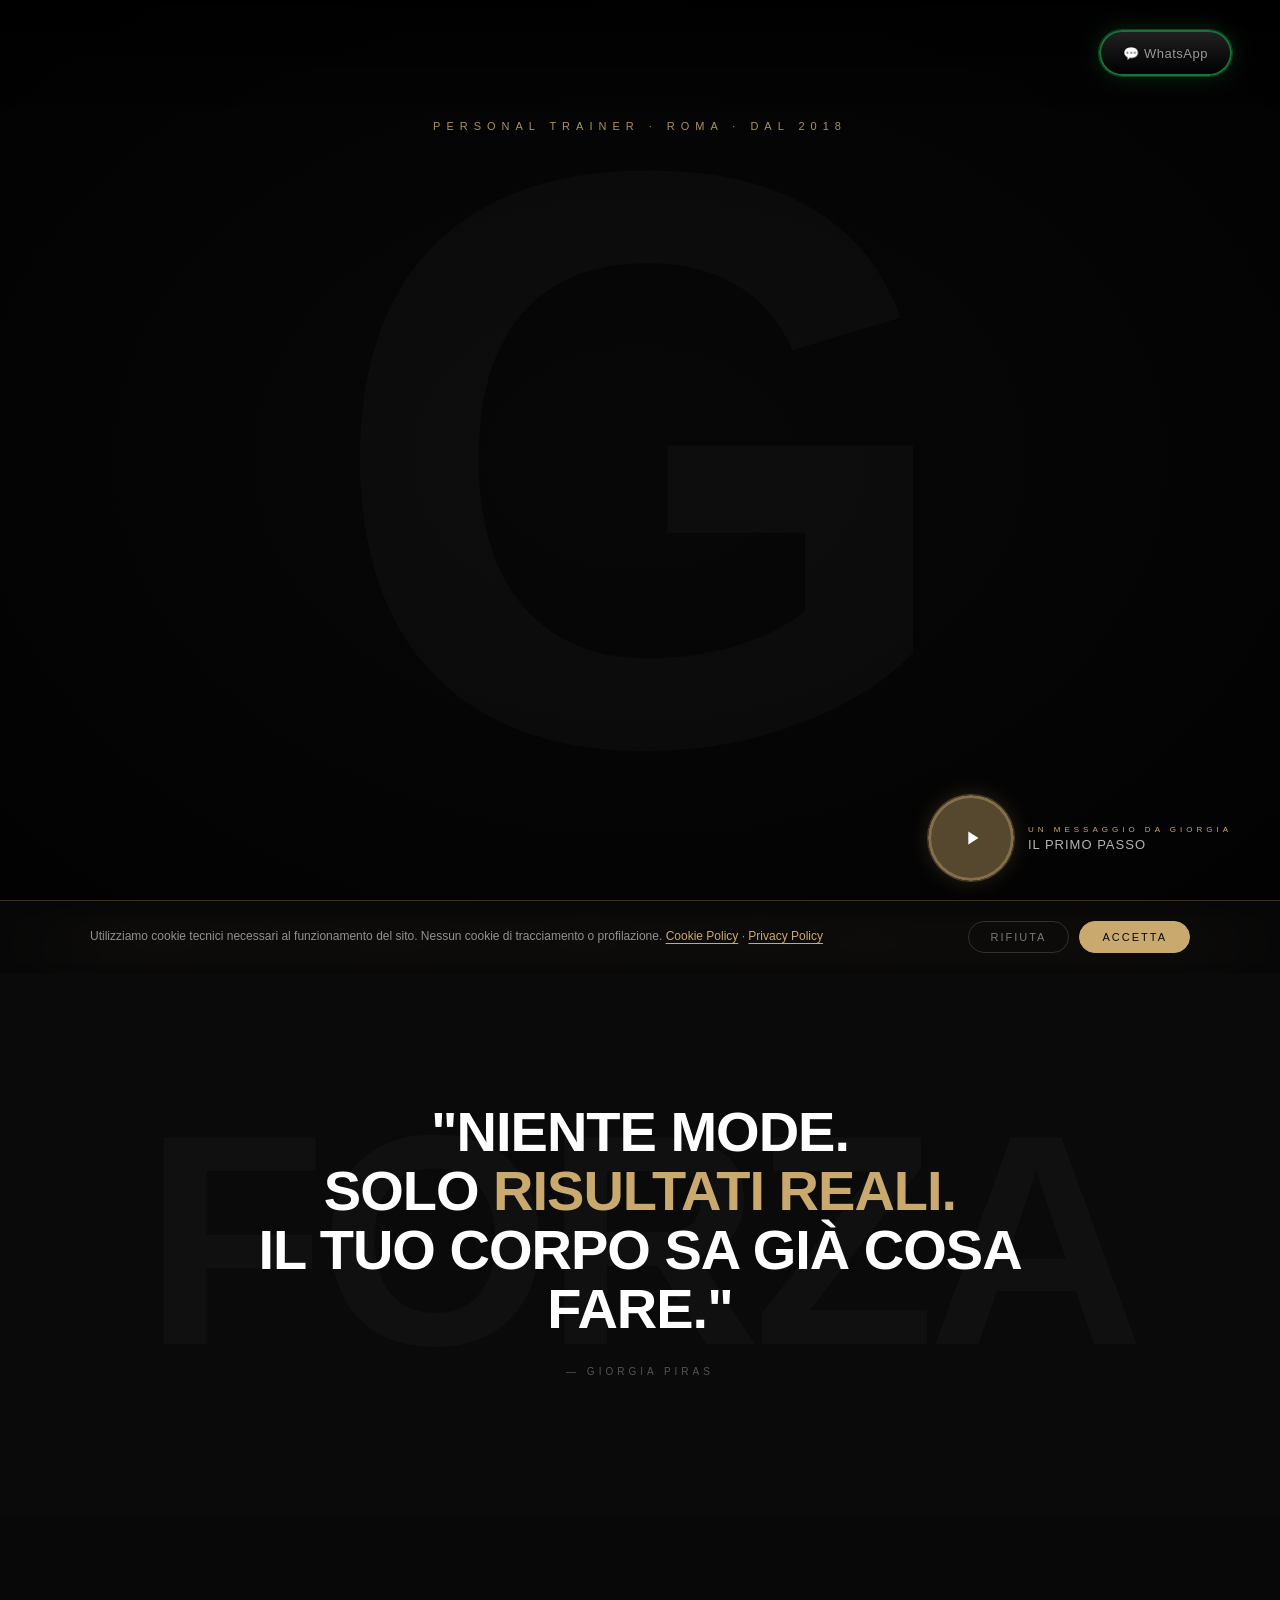
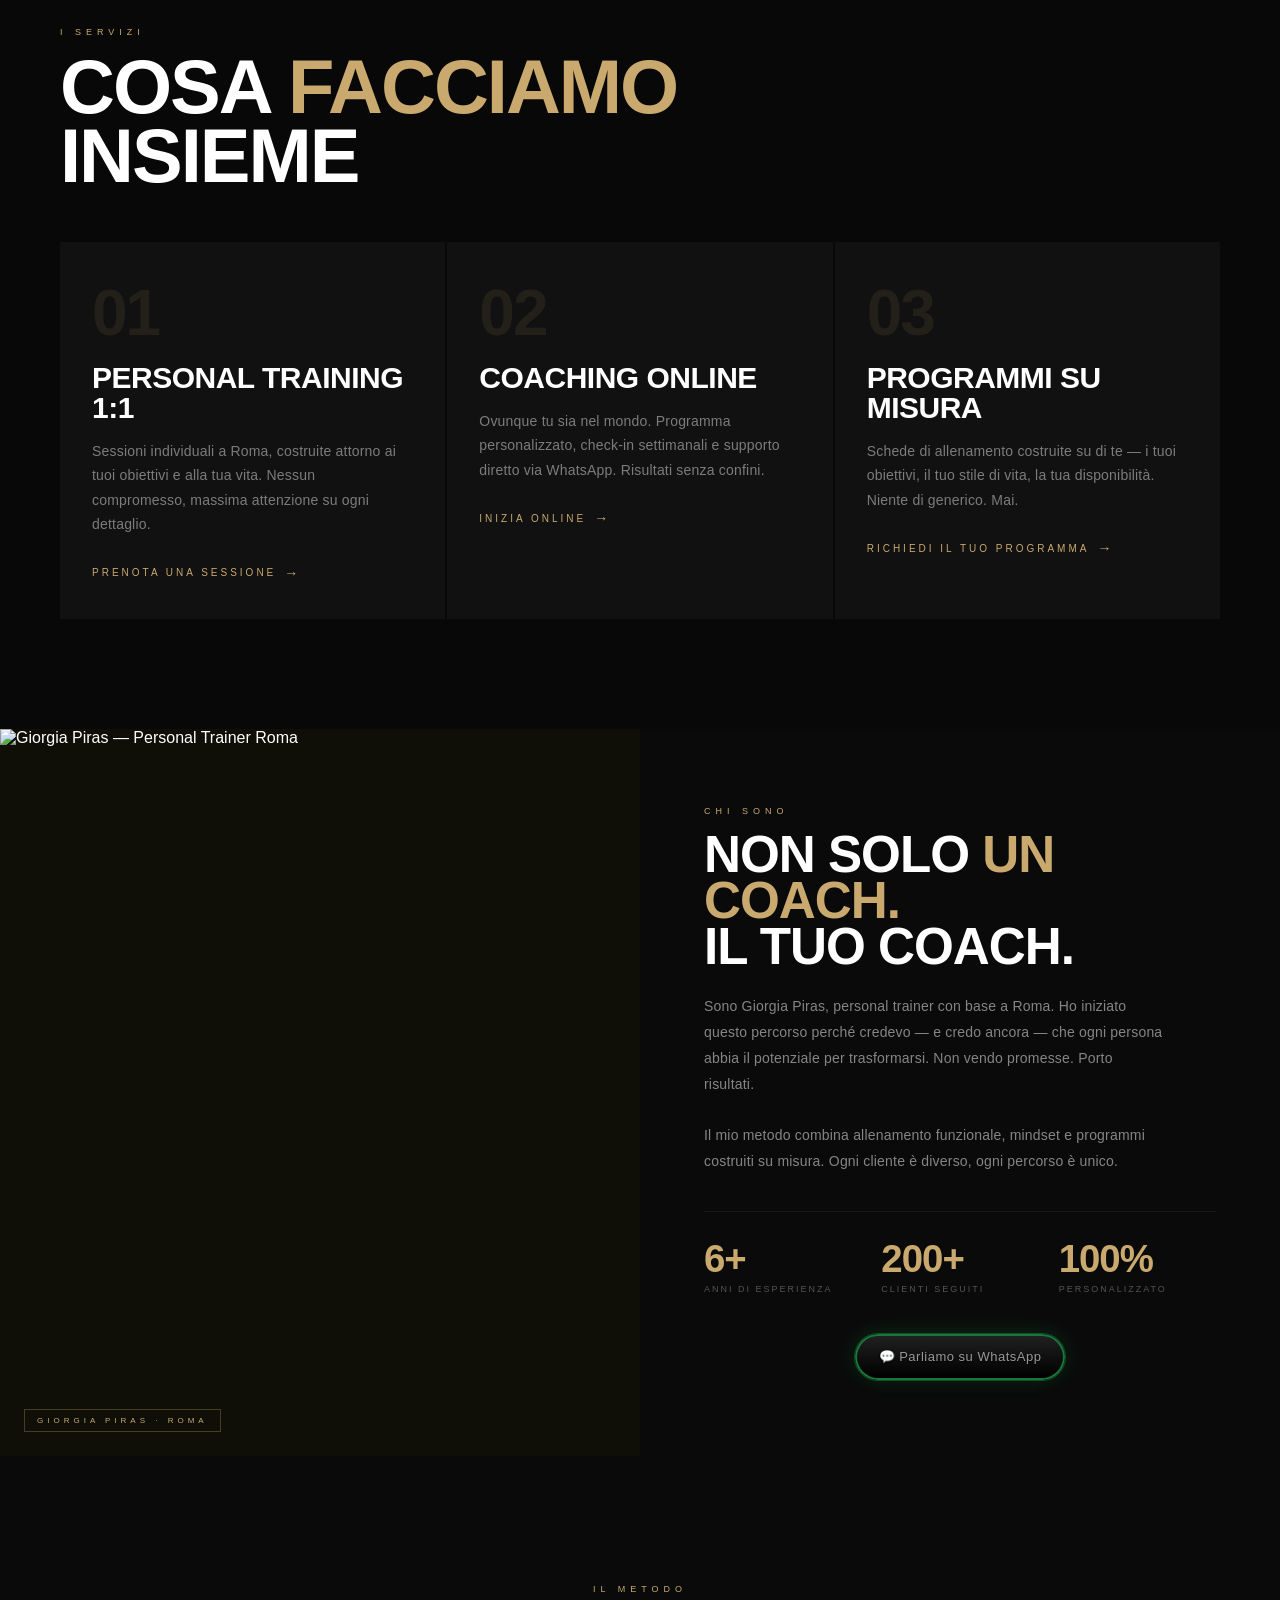
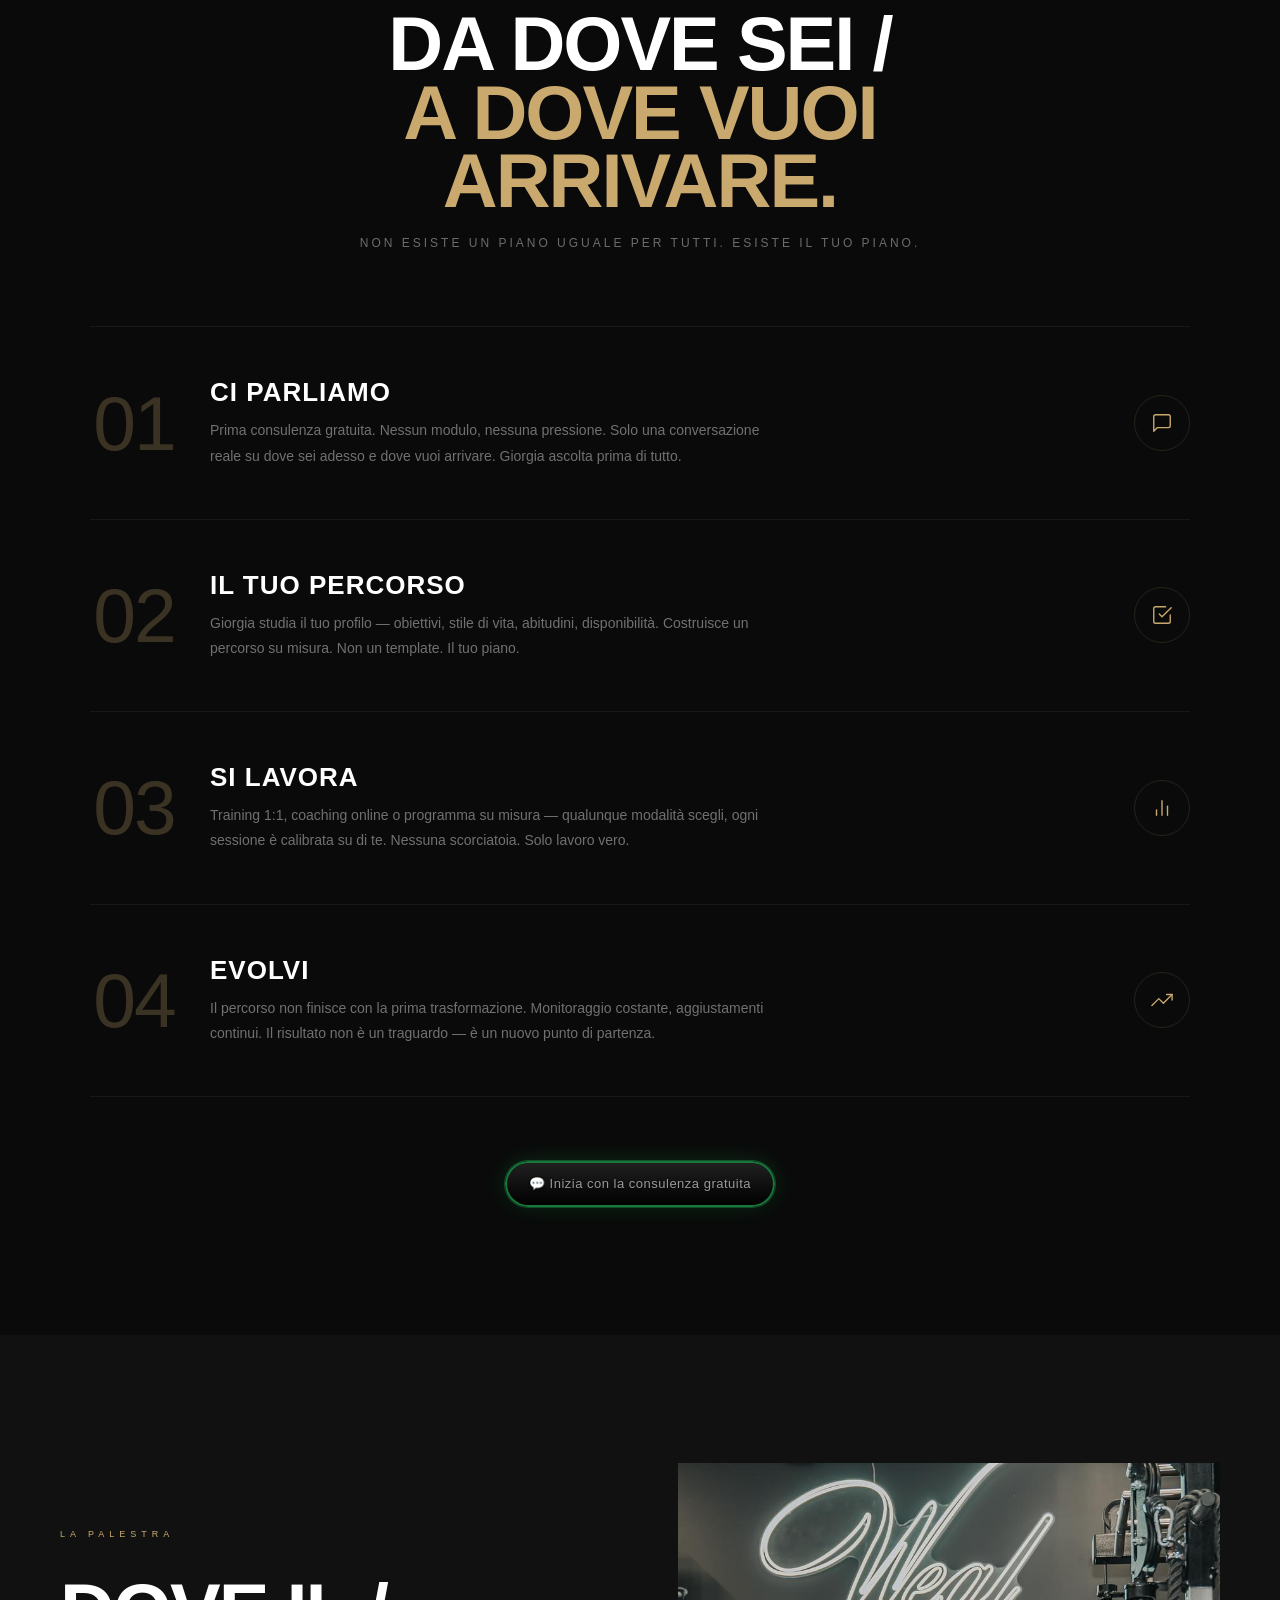
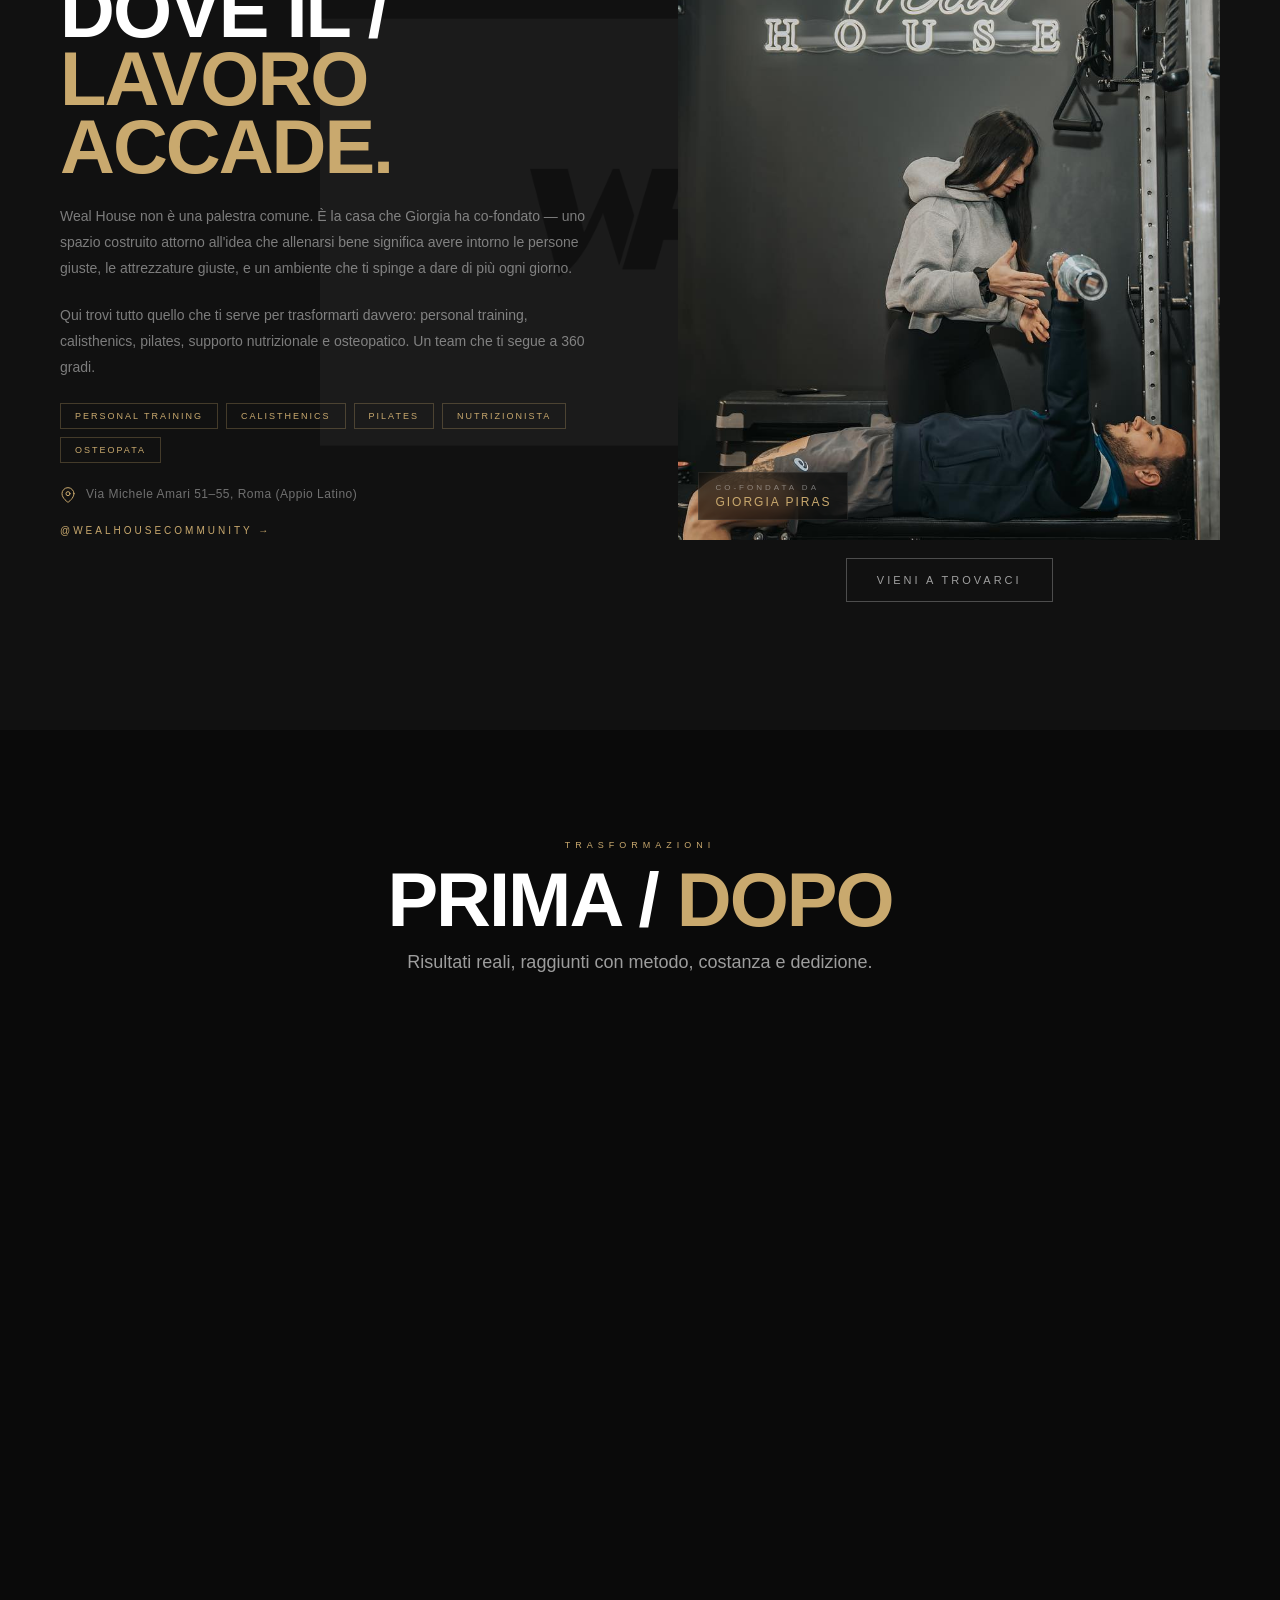
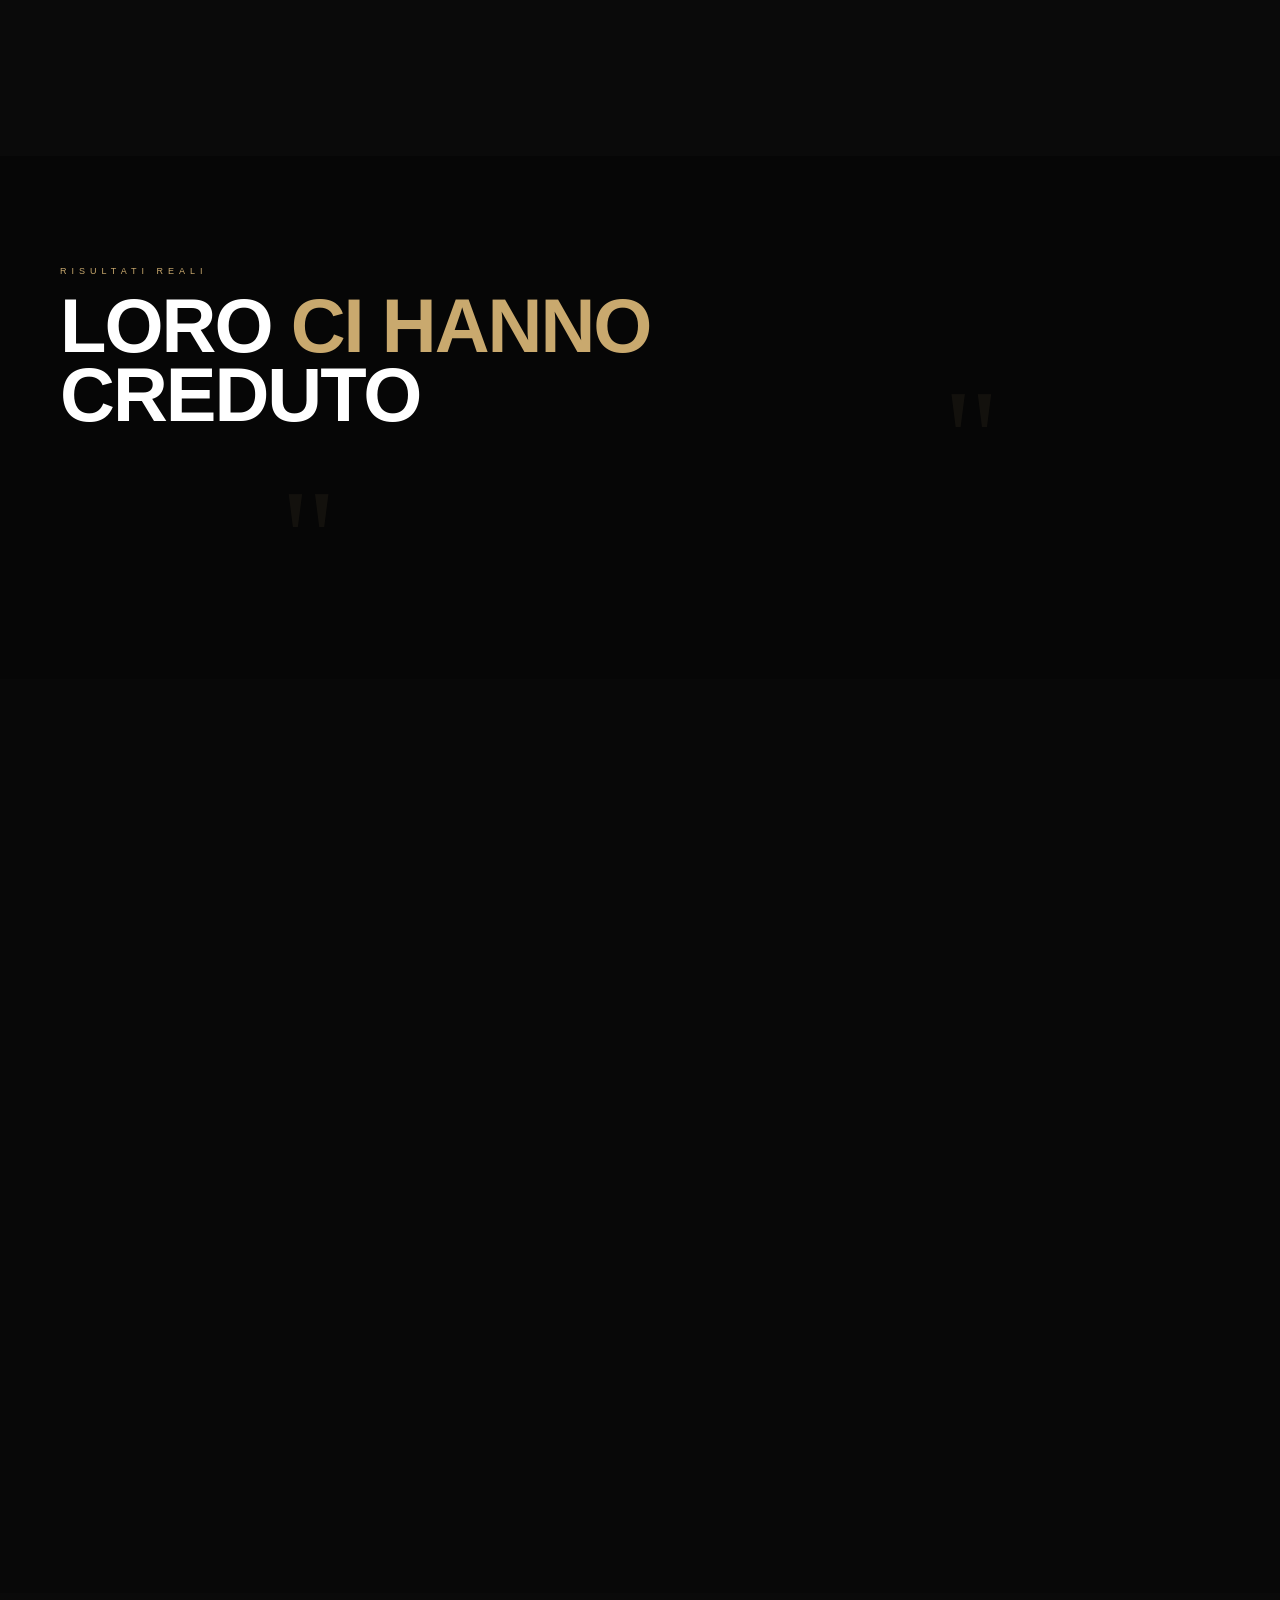
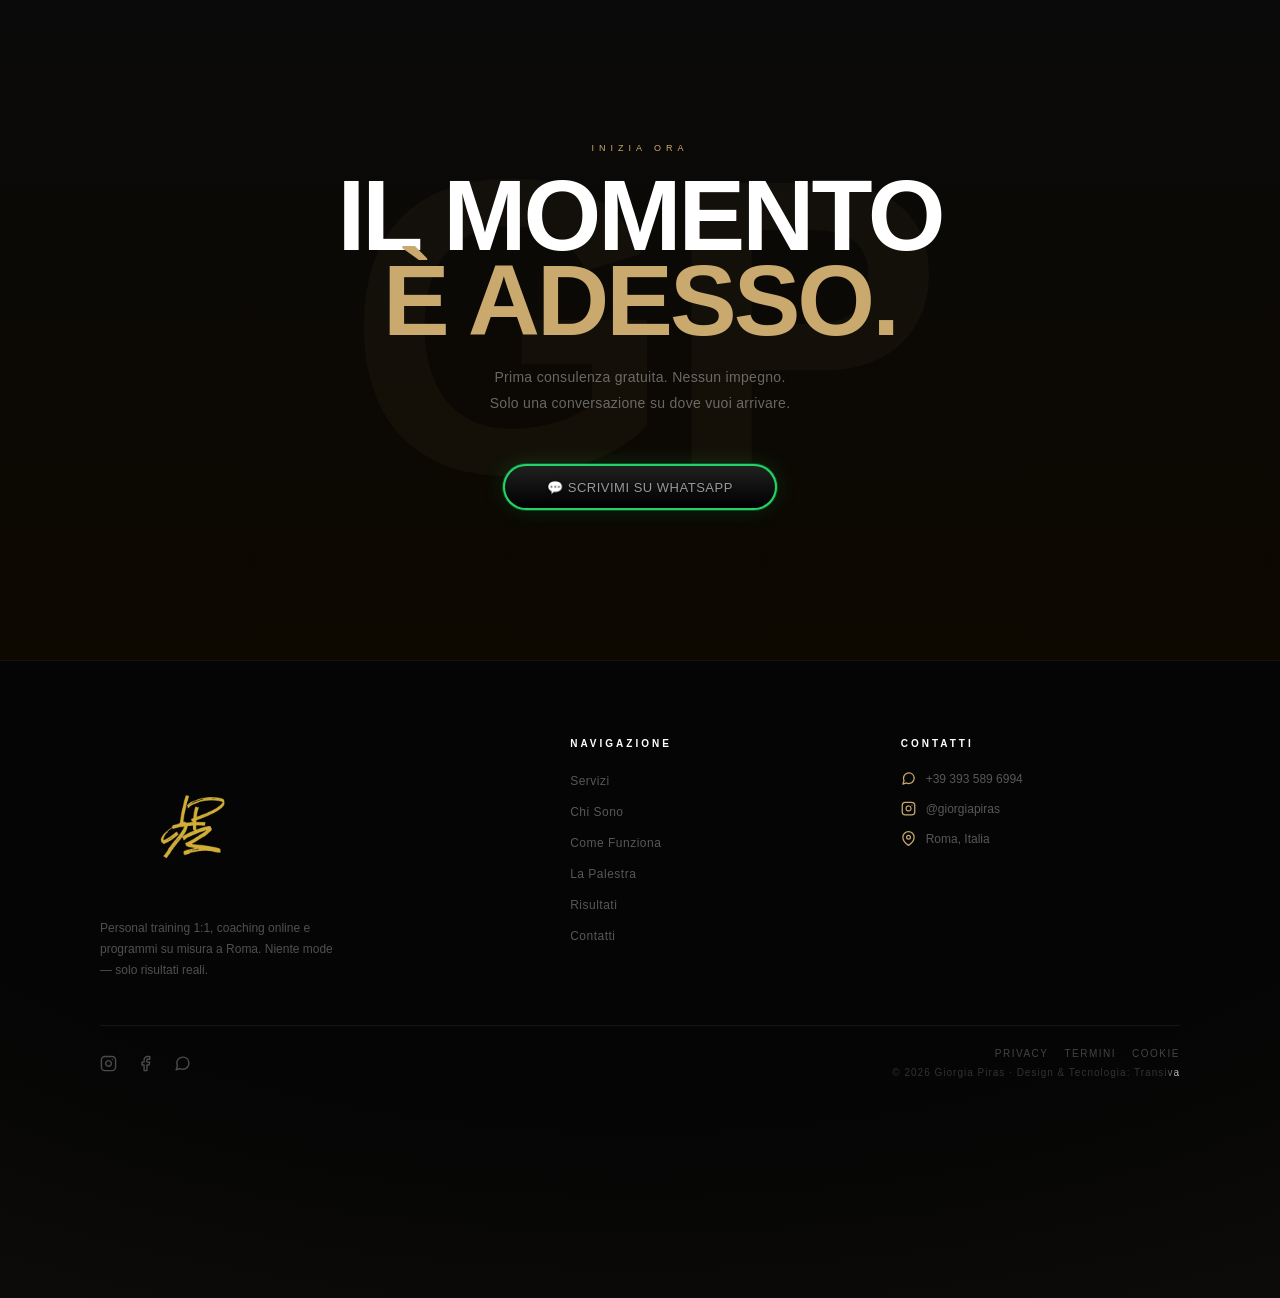
==== commit 4ce5777e: "Fix: scope navbar CSS to #main-nav to stop footer legal nav breakage The navbar rules used the bare " ====
--- a/index.html
+++ b/index.html
@@ -266,7 +266,7 @@
     /* ═══════════════════════════════════════
        NAV
     ═══════════════════════════════════════ */
-    nav {
+    #main-nav {
       position: fixed;
       top: 0; left: 0; right: 0;
       z-index: 900;
@@ -278,12 +278,12 @@
       background: linear-gradient(to bottom, rgba(0,0,0,0.7) 0%, transparent 100%);
       will-change: transform;
     }
-    nav.scrolled {
+    #main-nav.scrolled {
       background: var(--black);
       padding: 16px 48px;
       border-bottom: 1px solid var(--white-06);
     }
-    nav.nav-hidden { transform: translateY(-100%); }
+    #main-nav.nav-hidden { transform: translateY(-100%); }
     .nav-logo { display: flex; align-items: center; }
     .nav-logo img {
       height: 400px;
@@ -291,7 +291,7 @@
       transition: height 0.4s ease;
       display: block;
     }
-    nav.scrolled .nav-logo img { height: 70px; }
+    #main-nav.scrolled .nav-logo img { height: 70px; }
     .nav-logo-text {
       color: var(--gold);
       font-size: 11px;
@@ -1586,19 +1586,24 @@
     ═══════════════════════════════════════ */
     @media (max-width: 768px) {
       /* Nav — logo floats in top-left corner, hamburger top-right */
-      nav {
+      #main-nav {
         padding: 14px 18px;
         justify-content: flex-end;
       }
-      nav.scrolled { padding: 12px 18px; }
+      #main-nav.scrolled { padding: 12px 18px; }
       .nav-logo {
         position: absolute;
-        top: 4px;
-        left: 6px;
+        top: -70px;
+        left: -60px;
         z-index: 10;
-      }
-      .nav-logo img { height: 180px; }
-      nav.scrolled .nav-logo img { height: 60px; }
+        transition: top 0.4s ease, left 0.4s ease;
+      }
+      .nav-logo img { height: 240px; }
+      #main-nav.scrolled .nav-logo {
+        top: 6px;
+        left: 12px;
+      }
+      #main-nav.scrolled .nav-logo img { height: 60px; }
       .nav-links { display: none; }
       .nav-hamburger { display: flex; }
 
@@ -1870,7 +1875,7 @@
        DESKTOP NAV — logo floats in top-left corner
     ═══════════════════════════════════════ */
     @media (min-width: 769px) {
-      nav {
+      #main-nav {
         padding: 30px 48px;
         justify-content: flex-end;
       }
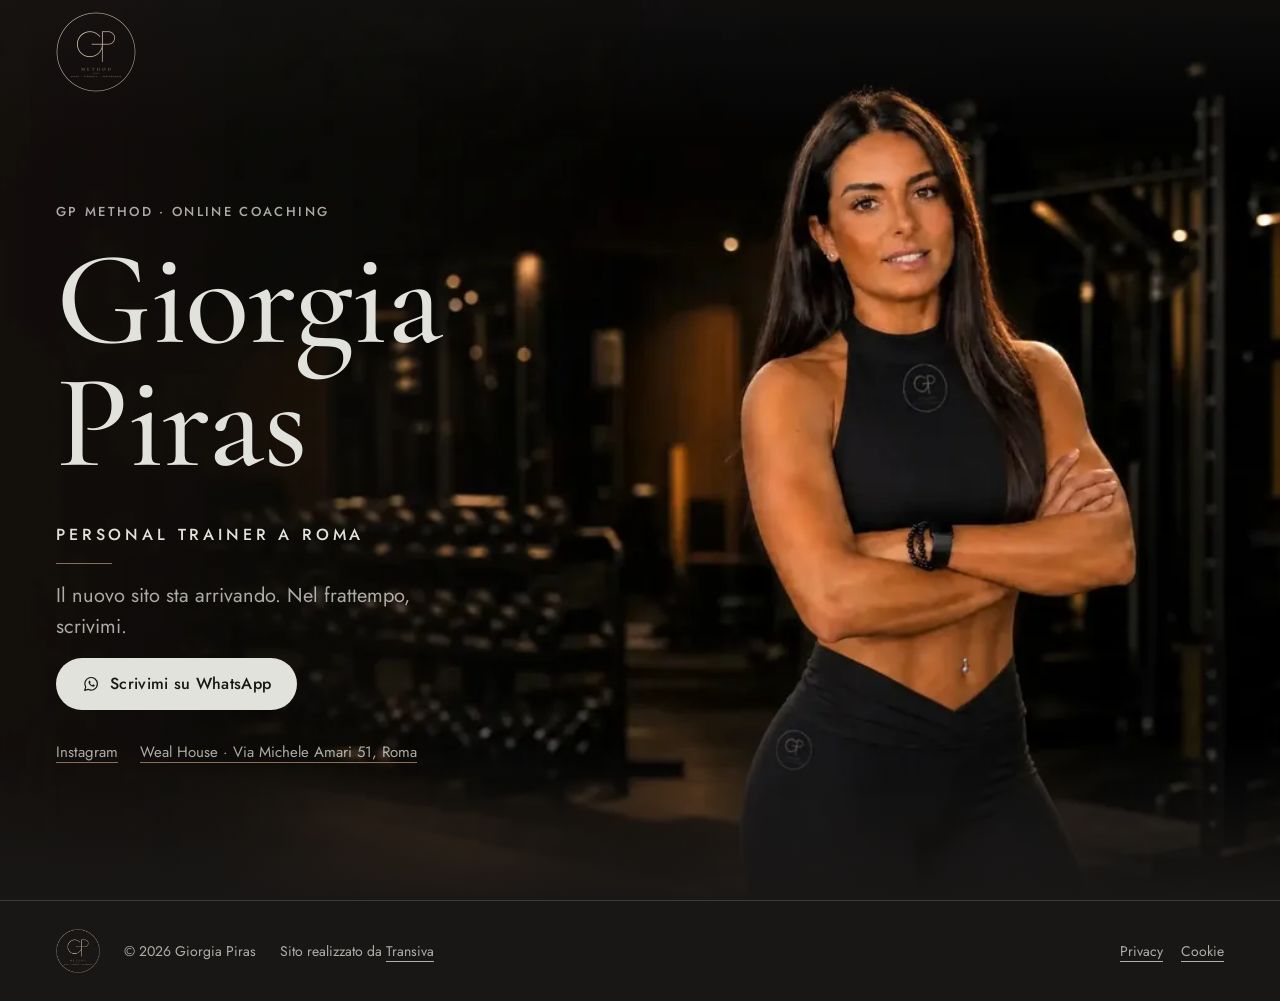
==== commit 091976d2: "Pagina in pausa con il nuovo design GP METHOD Co-Authored-By: Claude Opus 5.5 <noreply@anthropic.com" ====
--- a/index.html
+++ b/index.html
@@ -1,3177 +1,122 @@
-<!DOCTYPE html>
+<!doctype html>
 <html lang="it">
 <head>
-  <meta charset="utf-8" />
-  <meta name="viewport" content="width=device-width, initial-scale=1, viewport-fit=cover" />
-  <title>Giorgia Piras — Personal Trainer Roma</title>
-  <meta name="description" content="Raggiungi i tuoi obiettivi con personal training 1:1, coaching online e programmi su misura. Niente mode, solo risultati reali. Roma." />
-  <meta property="og:title" content="Giorgia Piras — Personal Trainer Roma" />
-  <meta property="og:description" content="Coaching personalizzato per chi vuole risultati reali, non promesse vuote." />
-  <meta property="og:type" content="website" />
-  <meta name="twitter:card" content="summary_large_image" />
-
-  <!-- Preconnects -->
-  <link rel="preconnect" href="https://cdn.jsdelivr.net" crossorigin />
-  <link rel="preconnect" href="https://cdnjs.cloudflare.com" crossorigin />
-
-  <!-- Preloads -->
-  <link rel="preload" as="video" href="video%20hero%202.0.mp4" type="video/mp4" fetchpriority="high" />
-
-  <!-- Lenis CSS -->
-  <link rel="stylesheet" href="https://cdn.jsdelivr.net/npm/lenis@1.2.3/dist/lenis.css" />
-
+  <meta charset="utf-8">
+  <meta name="viewport" content="width=device-width, initial-scale=1, viewport-fit=cover">
+  <title>Giorgia Piras · Personal Trainer a Roma | GP METHOD</title>
+  <meta name="description" content="Giorgia Piras, personal trainer a Roma e co-fondatrice di Weal House. Il nuovo sito sta arrivando: scrivimi su WhatsApp per il coaching.">
+  <meta name="theme-color" content="#191716">
+  <meta name="color-scheme" content="dark">
+  <meta name="apple-mobile-web-app-status-bar-style" content="black-translucent">
+  <link rel="canonical" href="https://lapiras.it/">
+  <meta property="og:type" content="website">
+  <meta property="og:locale" content="it_IT">
+  <meta property="og:site_name" content="Giorgia Piras · GP METHOD">
+  <meta property="og:title" content="Giorgia Piras · Personal Trainer a Roma | GP METHOD">
+  <meta property="og:description" content="Giorgia Piras, personal trainer a Roma e co-fondatrice di Weal House. Il nuovo sito sta arrivando: scrivimi su WhatsApp per il coaching.">
+  <meta property="og:url" content="https://lapiras.it/">
+  <meta property="og:image" content="https://lapiras.it/assets/og/og-gp-method.jpg?v=2">
+  <meta property="og:image:width" content="1200">
+  <meta property="og:image:height" content="630">
+  <meta property="og:image:alt" content="Logo GP METHOD">
+  <meta name="twitter:card" content="summary_large_image">
+  <meta name="twitter:image" content="https://lapiras.it/assets/og/og-gp-method.jpg?v=2">
+  <link rel="icon" href="/assets/brand/favicon/favicon-32.png" sizes="32x32" type="image/png">
+  <link rel="icon" href="/assets/brand/favicon/favicon-512.png" sizes="512x512" type="image/png">
+  <link rel="apple-touch-icon" href="/assets/brand/favicon/favicon-180.png">
+  <link rel="preconnect" href="https://fonts.googleapis.com">
+  <link rel="preconnect" href="https://fonts.gstatic.com" crossorigin>
+  <link rel="stylesheet" href="https://fonts.googleapis.com/css2?family=Cormorant+Garamond:wght@500&family=Jost:wght@400;500&display=swap">
   <style>
-    /* ═══════════════════════════════════════
-       DESIGN SYSTEM
-    ═══════════════════════════════════════ */
-    :root {
-      --black:   #0a0a0a;
-      --black2:  #080808;
-      --black3:  #060606;
-      --gold:    #c9a96e;
-      --gold-dim: rgba(201,169,110,0.15);
-      --white:   #ffffff;
-      --white-60: rgba(255,255,255,0.6);
-      --white-45: rgba(255,255,255,0.45);
-      --white-30: rgba(255,255,255,0.3);
-      --white-10: rgba(255,255,255,0.1);
-      --white-06: rgba(255,255,255,0.06);
-      --wa-green: #25D366;
-      --ease-out: cubic-bezier(0.16, 1, 0.3, 1);
-    }
-
-    /* ═══════════════════════════════════════
-       RESET & BASE
-    ═══════════════════════════════════════ */
-    *, *::before, *::after { margin: 0; padding: 0; box-sizing: border-box; }
-    html { scroll-behavior: auto; } /* Lenis handles smooth scroll */
-    body {
-      background: var(--black);
-      color: var(--white);
-      font-family: Arial, Helvetica, sans-serif;
-      overflow-x: hidden;
-      width: 100%;
-      -webkit-font-smoothing: antialiased;
-    }
-    a { text-decoration: none; color: inherit; }
-    img { display: block; max-width: 100%; }
-
-    /* ═══════════════════════════════════════
-       UTILITY
-    ═══════════════════════════════════════ */
-    .gold { color: var(--gold); }
-    .section-tag {
-      display: block;
-      color: var(--gold);
-      font-size: 9px;
-      letter-spacing: 5px;
-      text-transform: uppercase;
-      margin-bottom: 16px;
-    }
-    .section-title {
-      font-family: Impact, 'Arial Narrow', sans-serif;
-      font-size: clamp(38px, 7vw, 76px);
-      font-weight: 900;
-      text-transform: uppercase;
-      line-height: 0.9;
-      letter-spacing: -2px;
-      color: var(--white);
-    }
-    .btn-gold {
-      display: inline-flex;
-      align-items: center;
-      gap: 10px;
-      background: var(--gold);
-      color: var(--black);
-      font-size: clamp(9px, 1vw, 11px);
-      font-weight: 700;
-      letter-spacing: 3px;
-      text-transform: uppercase;
-      padding: 15px 30px;
-      cursor: pointer;
-      border: none;
-      transition: opacity 0.25s;
-      white-space: nowrap;
-    }
-    .btn-gold:hover { opacity: 0.88; }
-    .btn-ghost {
-      display: inline-flex;
-      align-items: center;
-      gap: 10px;
-      background: transparent;
-      color: var(--white-60);
-      font-size: clamp(9px, 1vw, 11px);
-      letter-spacing: 3px;
-      text-transform: uppercase;
-      padding: 15px 30px;
-      cursor: pointer;
-      border: 1px solid rgba(255,255,255,0.25);
-      transition: border-color 0.25s, color 0.25s;
-      white-space: nowrap;
-    }
-    .btn-ghost:hover { border-color: var(--gold); color: var(--gold); }
-
-    /* ── Liquid Metal Button ── */
-    .btn-lm {
-      position: relative;
-      display: inline-flex;
-      align-items: center;
-      justify-content: center;
-      height: 46px;
-      padding: 0 24px;
-      border-radius: 100px;
-      cursor: pointer;
-      box-shadow:
-        0 0 0 1px rgba(0,0,0,0.3),
-        0 9px 9px 0 rgba(0,0,0,0.12),
-        0 2px 5px 0 rgba(0,0,0,0.15);
-      transition: box-shadow 0.15s ease;
-    }
-    .btn-lm:hover {
-      box-shadow:
-        0 0 0 1px rgba(0,0,0,0.4),
-        0 12px 6px 0 rgba(0,0,0,0.05),
-        0 8px 5px 0 rgba(0,0,0,0.1),
-        0 4px 4px 0 rgba(0,0,0,0.15),
-        0 1px 2px 0 rgba(0,0,0,0.2);
-    }
-    .btn-lm-canvas {
-      position: absolute;
-      inset: 0;
-      border-radius: 100px;
-      overflow: hidden;
-      z-index: 1;
-      pointer-events: none;
-    }
-    .btn-lm-canvas canvas {
-      position: absolute !important;
-      inset: 0 !important;
-      width: 100% !important;
-      height: 100% !important;
-      border-radius: 100px !important;
-      display: block !important;
-    }
-    .btn-lm-inner {
-      position: absolute;
-      inset: 2px;
-      border-radius: 100px;
-      background: linear-gradient(180deg, #202020 0%, #000000 100%);
-      z-index: 2;
-      transition: box-shadow 0.15s ease;
-      pointer-events: none;
-    }
-    .btn-lm:hover .btn-lm-inner {
-      box-shadow: inset 0 2px 4px rgba(0,0,0,0.4), inset 0 1px 2px rgba(0,0,0,0.3);
-    }
-    .btn-lm:active .btn-lm-inner {
-      box-shadow: inset 0 3px 6px rgba(0,0,0,0.5);
-    }
-    .btn-lm-label {
-      position: relative;
-      z-index: 3;
-      font-size: 13px;
-      color: #999;
-      font-weight: 400;
-      text-shadow: 0 1px 2px rgba(0,0,0,0.6);
-      white-space: nowrap;
-      pointer-events: none;
-      letter-spacing: 0.5px;
-    }
-    .btn-lm-hit {
-      position: absolute;
-      inset: 0;
-      z-index: 10;
-      border-radius: 100px;
-      cursor: pointer;
-    }
-    @keyframes btn-lm-ripple {
-      to { transform: translate(-50%,-50%) scale(4); opacity: 0; }
-    }
-    .btn-lm-ripple {
-      position: absolute;
-      width: 20px;
-      height: 20px;
-      border-radius: 50%;
-      background: radial-gradient(circle, rgba(255,255,255,0.35) 0%, rgba(255,255,255,0) 70%);
-      pointer-events: none;
-      transform: translate(-50%,-50%) scale(0);
-      opacity: 0.6;
-      animation: btn-lm-ripple 0.6s ease-out forwards;
-      z-index: 9;
-    }
-    /* Liquid Metal — color variants */
-    .btn-lm--green .btn-lm-canvas::after,
-    .btn-lm--gold  .btn-lm-canvas::after {
-      content: '';
-      position: absolute;
-      inset: 0;
-      border-radius: 100px;
-      pointer-events: none;
-    }
-    .btn-lm--green .btn-lm-canvas::after {
-      background: rgba(37,211,102,0.55);
-      mix-blend-mode: color;
-    }
-    .btn-lm--gold .btn-lm-canvas::after {
-      background: rgba(201,169,110,0.65);
-      mix-blend-mode: color;
-    }
-    .btn-lm--green {
-      box-shadow:
-        0 0 0 1px rgba(37,211,102,0.28),
-        0 0 22px rgba(37,211,102,0.18),
-        0 9px 9px 0 rgba(0,0,0,0.12),
-        0 2px 5px 0 rgba(0,0,0,0.15);
-    }
-    .btn-lm--green:hover {
-      box-shadow:
-        0 0 0 1px rgba(37,211,102,0.5),
-        0 0 30px rgba(37,211,102,0.28),
-        0 12px 6px 0 rgba(0,0,0,0.1),
-        0 4px 4px 0 rgba(0,0,0,0.15);
-    }
-    .btn-lm--gold {
-      box-shadow:
-        0 0 0 1px rgba(201,169,110,0.28),
-        0 0 22px rgba(201,169,110,0.18),
-        0 9px 9px 0 rgba(0,0,0,0.12),
-        0 2px 5px 0 rgba(0,0,0,0.15);
-    }
-    .btn-lm--gold:hover {
-      box-shadow:
-        0 0 0 1px rgba(201,169,110,0.5),
-        0 0 30px rgba(201,169,110,0.28),
-        0 12px 6px 0 rgba(0,0,0,0.1),
-        0 4px 4px 0 rgba(0,0,0,0.15);
-    }
-
-    /* ═══════════════════════════════════════
-       INITIAL ANIMATION STATES
-    ═══════════════════════════════════════ */
-    .nav-logo-text,
-    .nav-logo,
-    .nav-link,
-    .nav-cta-btn,
-    .hero-label,
-    .hero-title,
-    .hero-divider,
-    .hero-sub,
-    .hero-btn,
-    .hero-scroll-ind { opacity: 0; }
-
-    #prima-dopo .img-comp { opacity: 0; transform: translateY(28px); }
-
-    .hero-video { clip-path: inset(100% 0 0 0); }
-
-    /* ═══════════════════════════════════════
-       NAV
-    ═══════════════════════════════════════ */
-    #main-nav {
-      position: fixed;
-      top: 0; left: 0; right: 0;
-      z-index: 900;
-      padding: 22px 48px;
-      display: flex;
-      justify-content: space-between;
-      align-items: center;
-      transition: background 0.4s var(--ease-out), padding 0.4s var(--ease-out), transform 0.3s ease;
-      background: linear-gradient(to bottom, rgba(0,0,0,0.7) 0%, transparent 100%);
-      will-change: transform;
-    }
-    #main-nav.scrolled {
-      background: var(--black);
-      padding: 16px 48px;
-      border-bottom: 1px solid var(--white-06);
-    }
-    #main-nav.nav-hidden { transform: translateY(-100%); }
-    .nav-logo { display: flex; align-items: center; }
-    .nav-logo img {
-      height: 400px;
-      width: auto;
-      transition: height 0.4s ease;
-      display: block;
-    }
-    #main-nav.scrolled .nav-logo img { height: 70px; }
-    .nav-logo-text {
-      color: var(--gold);
-      font-size: 11px;
-      font-weight: 700;
-      letter-spacing: 5px;
-      text-transform: uppercase;
-      font-family: Arial, sans-serif;
-    }
-    .nav-links { display: flex; gap: 28px; align-items: center; }
-    .nav-link {
-      color: rgba(255,255,255,0.55);
-      font-size: 10px;
-      letter-spacing: 2px;
-      text-transform: uppercase;
-      cursor: pointer;
-      transition: color 0.25s;
-    }
-    .nav-link:hover { color: var(--white); }
-    .nav-cta-btn {
-      background: var(--gold);
-      color: var(--black);
-      font-size: 9px;
-      font-weight: 700;
-      letter-spacing: 3px;
-      text-transform: uppercase;
-      padding: 10px 22px;
-      cursor: pointer;
-      border: none;
-      transition: opacity 0.25s;
-    }
-    .nav-cta-btn:hover { opacity: 0.88; }
-    .nav-hamburger {
-      display: none;
-      flex-direction: column;
-      gap: 5px;
-      cursor: pointer;
-      background: none;
-      border: none;
-      padding: 4px;
-    }
-    .nav-hamburger span {
-      display: block;
-      width: 22px;
-      height: 1.5px;
-      background: var(--gold);
-      transition: transform 0.3s, opacity 0.3s;
-    }
-    .nav-hamburger.open span:nth-child(1) { transform: translateY(6.5px) rotate(45deg); }
-    .nav-hamburger.open span:nth-child(2) { opacity: 0; }
-    .nav-hamburger.open span:nth-child(3) { transform: translateY(-6.5px) rotate(-45deg); }
-
-    /* ═══════════════════════════════════════
-       MOBILE NAV OVERLAY
-    ═══════════════════════════════════════ */
-    #nav-overlay {
-      position: fixed;
-      inset: 0;
-      z-index: 800;
-      background: var(--black);
-      display: flex;
-      flex-direction: column;
-      align-items: center;
-      justify-content: center;
-      gap: 32px;
-      transform: translateY(-100%);
-      transition: transform 0.5s var(--ease-out);
-      pointer-events: none;
-    }
-    #nav-overlay.open {
-      transform: translateY(0);
-      pointer-events: all;
-    }
-    .overlay-link {
-      font-family: Impact, sans-serif;
-      font-size: clamp(32px, 8vw, 56px);
-      font-weight: 900;
-      text-transform: uppercase;
-      letter-spacing: -1px;
-      color: var(--white);
-      cursor: pointer;
-      transition: color 0.25s;
-    }
-    .overlay-link:hover { color: var(--gold); }
-    .overlay-cta {
-      margin-top: 12px;
-      background: var(--gold);
-      color: var(--black);
-      font-size: 11px;
-      font-weight: 700;
-      letter-spacing: 4px;
-      text-transform: uppercase;
-      padding: 14px 32px;
-      cursor: pointer;
-    }
-
-    /* ═══════════════════════════════════════
-       HERO
-    ═══════════════════════════════════════ */
-    #hero {
-      position: relative;
-      min-height: 100vh;
-      min-height: 100svh;
-      display: flex;
-      align-items: center;
-      justify-content: center;
-      overflow: hidden;
-      text-align: center;
-      padding: 120px 40px 80px;
-    }
-    .hero-video {
-      position: absolute;
-      inset: 0;
-      width: 100%;
-      height: 100%;
-      object-fit: cover;
-      object-position: center;
-    }
-    .hero-overlay {
-      position: absolute;
-      inset: 0;
-      background: radial-gradient(ellipse at center, rgba(0,0,0,0.25) 0%, rgba(0,0,0,0.82) 100%);
-    }
-    .hero-ghost-letter {
-      position: absolute;
-      font-family: Impact, sans-serif;
-      font-size: min(88vw, 820px);
-      font-weight: 900;
-      text-transform: uppercase;
-      color: rgba(255,255,255,0.022);
-      line-height: 1;
-      letter-spacing: -10px;
-      user-select: none;
-      pointer-events: none;
-      top: 50%;
-      left: 50%;
-      transform: translate(-50%, -50%);
-    }
-    .hero-content {
-      position: relative;
-      z-index: 2;
-      max-width: 900px;
-      width: 100%;
-    }
-    .hero-label {
-      color: var(--gold);
-      font-size: clamp(9px, 1vw, 11px);
-      letter-spacing: 6px;
-      text-transform: uppercase;
-      margin-bottom: 28px;
-      opacity: 0.85;
-    }
-    /* ── Wave hero text ── */
-    .hero-title {
-      font-family: Impact, 'Arial Narrow', sans-serif;
-      font-size: clamp(58px, 13vw, 148px);
-      font-weight: 900;
-      text-transform: uppercase;
-      line-height: 0.85;
-      letter-spacing: -3px;
-      color: var(--white);
-      cursor: default;
-      user-select: none;
-    }
-    .hero-title-line {
-      display: block;
-    }
-    .wave-char {
-      display: inline-block;
-      transition: color 0.2s;
-    }
-
-    .hero-divider {
-      width: 60px;
-      height: 2px;
-      background: var(--gold);
-      margin: 28px auto;
-      transform-origin: left center;
-    }
-    .hero-sub {
-      color: rgba(255,255,255,0.5);
-      font-size: clamp(10px, 1.2vw, 13px);
-      letter-spacing: 3px;
-      text-transform: uppercase;
-      margin-bottom: 44px;
-      line-height: 2;
-    }
-    .hero-btns {
-      display: flex;
-      justify-content: center;
-      gap: 12px;
-      flex-wrap: wrap;
-    }
-    /* ── Video trigger widget ── */
-    .video-trigger {
-      position: absolute;
-      bottom: 36px;
-      right: 48px;
-      z-index: 10;
-      display: flex;
-      align-items: center;
-      gap: 14px;
-      cursor: pointer;
-      background: none;
-      border: none;
-      padding: 0;
-    }
-    .video-trigger-ring {
-      position: relative;
-      width: 86px;
-      height: 86px;
-      border-radius: 50%;
-      flex-shrink: 0;
-      transition: transform 0.35s var(--ease-out), box-shadow 0.3s;
-      box-shadow:
-        0 0 0 1px rgba(201,169,110,0.3),
-        0 0 22px rgba(201,169,110,0.2);
-    }
-    .video-trigger:hover .video-trigger-ring {
-      transform: scale(1.07);
-      box-shadow:
-        0 0 0 1px rgba(201,169,110,0.55),
-        0 0 32px rgba(201,169,110,0.35);
-    }
-    .video-trigger-ring-canvas {
-      position: absolute;
-      inset: 0;
-      border-radius: 50%;
-      overflow: hidden;
-      pointer-events: none;
-    }
-    .video-trigger-ring-canvas canvas {
-      position: absolute !important;
-      inset: 0 !important;
-      width: 100% !important;
-      height: 100% !important;
-      border-radius: 50% !important;
-      display: block !important;
-    }
-    .video-trigger-ring-canvas::after {
-      content: '';
-      position: absolute;
-      inset: 0;
-      border-radius: 50%;
-      background: rgba(201,169,110,0.65);
-      mix-blend-mode: color;
-      pointer-events: none;
-    }
-    .video-trigger-circle {
-      position: absolute;
-      inset: 3px;
-      border-radius: 50%;
-      overflow: hidden;
-    }
-    .video-trigger-preview {
-      width: 100%;
-      height: 100%;
-      object-fit: cover;
-      object-position: center 30%;
-      pointer-events: none;
-    }
-    .video-trigger-play {
-      position: absolute;
-      inset: 0;
-      display: flex;
-      align-items: center;
-      justify-content: center;
-      background: rgba(0,0,0,0.35);
-      transition: background 0.25s;
-    }
-    .video-trigger:hover .video-trigger-play { background: rgba(0,0,0,0.15); }
-    .video-trigger-play svg {
-      width: 22px;
-      height: 22px;
-      fill: #fff;
-      margin-left: 3px;
-    }
-    .video-trigger-label {
-      display: flex;
-      flex-direction: column;
-      gap: 3px;
-      text-align: left;
-    }
-    .video-trigger-label span:first-child {
-      color: var(--gold);
-      font-size: 8px;
-      letter-spacing: 4px;
-      text-transform: uppercase;
-      font-family: Arial, sans-serif;
-    }
-    .video-trigger-label span:last-child {
-      color: rgba(255,255,255,0.7);
-      font-family: Impact, sans-serif;
-      font-size: 13px;
-      text-transform: uppercase;
-      letter-spacing: 1px;
-    }
-
-    /* ── Video modal — cerchio grande ── */
-    #video-modal {
-      position: fixed;
-      inset: 0;
-      z-index: 9999;
-      background: rgba(0,0,0,0.82);
-      display: flex;
-      align-items: center;
-      justify-content: center;
-      opacity: 0;
-      pointer-events: none;
-      transition: opacity 0.45s var(--ease-out);
-      backdrop-filter: blur(6px);
-    }
-    #video-modal.open {
-      opacity: 1;
-      pointer-events: all;
-    }
-    .video-modal-inner {
-      position: relative;
-      width: min(520px, 88vw);
-      height: min(520px, 88vw);
-      border-radius: 50%;
-      overflow: hidden;
-      border: 2px solid var(--gold);
-      box-shadow: 0 0 80px rgba(201,169,110,0.18), 0 0 0 1px rgba(201,169,110,0.08);
-      transform: scale(0.85);
-      transition: transform 0.45s var(--ease-out);
-    }
-    #video-modal.open .video-modal-inner {
-      transform: scale(1);
-    }
-    .video-modal-inner video {
-      width: 100%;
-      height: 100%;
-      object-fit: cover;
-      object-position: center 30%;
-      display: block;
-    }
-    .video-modal-close {
-      position: absolute;
-      top: 50%;
-      left: 50%;
-      transform: translate(-50%, calc(-50% - min(290px, 48vw)));
-      background: rgba(0,0,0,0.5);
-      border: 1px solid rgba(255,255,255,0.2);
-      color: rgba(255,255,255,0.7);
-      font-size: 9px;
-      letter-spacing: 3px;
-      text-transform: uppercase;
-      cursor: pointer;
-      display: flex;
-      align-items: center;
-      gap: 8px;
-      padding: 9px 18px;
-      transition: color 0.2s, border-color 0.2s, background 0.2s;
-      font-family: Arial, sans-serif;
-      border-radius: 2px;
-      backdrop-filter: blur(4px);
-    }
-    .video-modal-close:hover {
-      color: #fff;
-      border-color: var(--gold);
-      background: rgba(0,0,0,0.7);
-    }
-    .video-modal-close svg { width: 12px; height: 12px; stroke: currentColor; fill: none; }
-
-    @media (max-width: 768px) {
-      .video-trigger {
-        bottom: 24px;
-        right: 20px;
-        gap: 10px;
-      }
-      .video-trigger-ring { width: 70px; height: 70px; }
-      .video-trigger {
-        flex-direction: column;
-        align-items: center;
-        gap: 8px;
-      }
-      .video-trigger-label {
-        display: flex;
-        flex-direction: column;
-        align-items: center;
-        gap: 2px;
-      }
-      .video-trigger-label span:first-child { display: none; }
-      .video-trigger-label span:last-child {
-        font-size: 11px;
-        color: rgba(255,255,255,0.55);
-      }
-    }
-
-    .hero-scroll-ind {
-      position: absolute;
-      bottom: 28px;
-      left: 50%;
-      transform: translateX(-50%);
-      z-index: 2;
-      display: flex;
-      flex-direction: column;
-      align-items: center;
-      gap: 8px;
-      color: rgba(255,255,255,0.2);
-      font-size: 8px;
-      letter-spacing: 4px;
-      text-transform: uppercase;
-    }
-    .hero-scroll-ind::after {
-      content: '';
-      display: block;
-      width: 1px;
-      height: 30px;
-      background: rgba(255,255,255,0.15);
-      animation: scrollPulse 2s ease-in-out infinite;
-    }
-    @keyframes scrollPulse {
-      0%, 100% { opacity: 0.3; }
-      50% { opacity: 0.8; }
-    }
-
-    /* ═══════════════════════════════════════
-       TICKER
-    ═══════════════════════════════════════ */
-    .ticker {
-      background: var(--gold);
-      padding: 14px 0;
-      overflow: hidden;
-      white-space: nowrap;
-      cursor: default;
-      -webkit-mask-image: linear-gradient(to right, transparent, black 9%, black 91%, transparent);
-      mask-image: linear-gradient(to right, transparent, black 9%, black 91%, transparent);
-    }
-    .ticker-inner {
-      display: inline-flex;
-      align-items: center;
-      will-change: transform;
-    }
-    .ticker-item {
-      font-family: 'Arial Black', Arial, sans-serif;
-      font-weight: 900;
-      font-size: 12px;
-      letter-spacing: 1px;
-      text-transform: uppercase;
-      color: var(--black);
-      padding: 0 28px;
-    }
-    .ticker-sep {
-      display: inline-flex;
-      align-items: center;
-      color: rgba(0,0,0,0.28);
-      flex-shrink: 0;
-    }
-    .ticker-sep svg {
-      width: 7px;
-      height: 7px;
-      fill: currentColor;
-    }
-
-    /* ═══════════════════════════════════════
-       MANIFESTO
-    ═══════════════════════════════════════ */
-    #manifesto {
-      position: relative;
-      padding: clamp(70px, 11vw, 140px) clamp(24px, 6vw, 80px);
-      text-align: center;
-      overflow: hidden;
-      background: var(--black);
-    }
-    .manifesto-bg-text {
-      position: absolute;
-      font-family: Impact, sans-serif;
-      font-size: clamp(100px, 24vw, 300px);
-      font-weight: 900;
-      text-transform: uppercase;
-      color: rgba(255,255,255,0.022);
-      line-height: 1;
-      letter-spacing: -8px;
-      top: 50%;
-      left: 50%;
-      transform: translate(-50%, -50%);
-      pointer-events: none;
-      user-select: none;
-      white-space: nowrap;
-    }
-    .manifesto-quote {
-      position: relative;
-      z-index: 2;
-      max-width: 860px;
-      margin: 0 auto;
-      font-family: Impact, 'Arial Narrow', sans-serif;
-      font-size: clamp(26px, 5vw, 56px);
-      font-weight: 900;
-      text-transform: uppercase;
-      line-height: 1.05;
-      letter-spacing: -1px;
-      color: var(--white);
-    }
-    .manifesto-attr {
-      margin-top: 28px;
-      color: rgba(255,255,255,0.3);
-      font-size: 10px;
-      letter-spacing: 4px;
-      text-transform: uppercase;
-      position: relative;
-      z-index: 2;
-    }
-
-    /* ═══════════════════════════════════════
-       SERVICES
-    ═══════════════════════════════════════ */
-    #servizi {
-      padding: clamp(60px, 9vw, 110px) clamp(20px, 5vw, 60px);
-      background: var(--black2);
-    }
-    .services-header { margin-bottom: 52px; }
-    .services-grid {
-      display: grid;
-      grid-template-columns: repeat(3, 1fr);
-      gap: 2px;
-    }
-    .service-card {
-      background: #111;
-      padding: clamp(28px, 3vw, 48px) clamp(20px, 2.5vw, 38px);
-      position: relative;
-      overflow: hidden;
-      transition: background 0.3s;
-      cursor: default;
-    }
-    .service-card:hover { background: #161616; }
-    .service-card::before {
-      content: '';
-      position: absolute;
-      top: 0; left: 0; right: 0;
-      height: 2px;
-      background: var(--gold);
-      transform: scaleX(0);
-      transform-origin: left center;
-      transition: transform 0.45s var(--ease-out);
-    }
-    .service-card:hover::before { transform: scaleX(1); }
-    .service-num {
-      font-family: Impact, sans-serif;
-      font-size: clamp(44px, 5vw, 64px);
-      font-weight: 900;
-      color: rgba(201,169,110,0.1);
-      line-height: 1;
-      margin-bottom: 18px;
-      letter-spacing: -2px;
-    }
-    .service-name {
-      font-family: Impact, 'Arial Narrow', sans-serif;
-      font-size: clamp(20px, 2.5vw, 30px);
-      font-weight: 900;
-      text-transform: uppercase;
-      color: var(--white);
-      margin-bottom: 16px;
-      line-height: 1;
-      letter-spacing: -0.5px;
-    }
-    .service-desc {
-      color: rgba(255,255,255,0.45);
-      font-size: clamp(12px, 1.1vw, 14px);
-      line-height: 1.75;
-      letter-spacing: 0.2px;
-    }
-    .service-arrow {
-      margin-top: 28px;
-      color: var(--gold);
-      font-size: 10px;
-      letter-spacing: 3px;
-      text-transform: uppercase;
-      display: inline-flex;
-      align-items: center;
-      gap: 8px;
-      transition: gap 0.25s;
-    }
-    .service-card:hover .service-arrow { gap: 14px; }
-    .service-arrow::after { content: '→'; font-size: 14px; }
-
-    /* ═══════════════════════════════════════
-       STORY / CHI SONO
-    ═══════════════════════════════════════ */
-    #chi-sono {
-      display: grid;
-      grid-template-columns: 1fr 1fr;
-      min-height: 75vh;
-      background: var(--black);
-    }
-    .story-img {
-      background: #0f0f08;
-      position: relative;
-      overflow: hidden;
-      min-height: 600px;
-    }
-    .story-img-photo {
-      position: absolute;
-      inset: 0;
-      width: 100%;
-      height: 100%;
-      object-fit: cover;
-      object-position: center 15%;
-    }
-    .story-img-label {
-      position: absolute;
-      bottom: 24px;
-      left: 24px;
-      color: var(--gold);
-      font-size: 8px;
-      letter-spacing: 4px;
-      text-transform: uppercase;
-      border: 1px solid rgba(201,169,110,0.3);
-      padding: 6px 12px;
-    }
-    .story-content {
-      padding: clamp(48px, 6vw, 88px) clamp(28px, 5vw, 68px);
-      display: flex;
-      flex-direction: column;
-      justify-content: center;
-    }
-    .story-title {
-      font-family: Impact, 'Arial Narrow', sans-serif;
-      font-size: clamp(30px, 4vw, 52px);
-      font-weight: 900;
-      text-transform: uppercase;
-      line-height: 0.9;
-      letter-spacing: -1px;
-      color: var(--white);
-      margin-bottom: 24px;
-    }
-    .story-body {
-      color: rgba(255,255,255,0.5);
-      font-size: clamp(12px, 1.1vw, 14px);
-      line-height: 1.85;
-      letter-spacing: 0.2px;
-      margin-bottom: 36px;
-      max-width: 460px;
-    }
-    .story-stats {
-      display: grid;
-      grid-template-columns: repeat(3, 1fr);
-      gap: 20px;
-      margin-bottom: 40px;
-      padding-top: 28px;
-      border-top: 1px solid var(--white-06);
-    }
-    .stat-num {
-      font-family: Impact, sans-serif;
-      font-size: clamp(28px, 3vw, 40px);
-      font-weight: 900;
-      color: var(--gold);
-      line-height: 1;
-      letter-spacing: -1px;
-    }
-    .stat-label {
-      color: rgba(255,255,255,0.3);
-      font-size: 9px;
-      letter-spacing: 2px;
-      text-transform: uppercase;
-      margin-top: 5px;
-    }
-
-    /* ═══════════════════════════════════════
-       TESTIMONIALS
-    ═══════════════════════════════════════ */
-    #risultati {
-      padding: clamp(60px, 9vw, 110px) clamp(20px, 5vw, 60px);
-      background: var(--black3);
-    }
-    .testimonials-header { margin-bottom: 60px; }
-
-    /* ── Interactive testimonial ── */
-    .testi-interactive {
-      position: relative;
-      display: flex;
-      flex-direction: column;
-      align-items: center;
-      gap: 40px;
-      max-width: 700px;
-      margin: 0 auto;
-      padding: 0 20px;
-      text-align: center;
-    }
-    .testi-ghost-open, .testi-ghost-close {
-      position: absolute;
-      font-family: Georgia, serif;
-      font-size: clamp(80px, 14vw, 140px);
-      color: rgba(201,169,110,0.07);
-      line-height: 1;
-      pointer-events: none;
-      user-select: none;
-    }
-    .testi-ghost-open { top: -20px; left: -10px; }
-    .testi-ghost-close { bottom: 60px; right: -10px; }
-    .testi-quote-display { position: relative; z-index: 1; }
-    .testi-quote-text {
-      font-family: Impact, 'Arial Narrow', sans-serif;
-      font-size: clamp(22px, 3.5vw, 38px);
-      font-weight: 900;
-      text-transform: uppercase;
-      line-height: 1.1;
-      letter-spacing: -0.5px;
-      color: var(--white);
-      transition: opacity 0.3s ease, filter 0.3s ease, transform 0.3s ease;
-    }
-    .testi-quote-text.animating {
-      opacity: 0;
-      filter: blur(4px);
-      transform: scale(0.98);
-    }
-    .testi-role-text {
-      color: var(--gold);
-      font-size: 9px;
-      letter-spacing: 4px;
-      text-transform: uppercase;
-      font-family: Arial, sans-serif;
-      transition: opacity 0.4s ease, transform 0.4s ease;
-    }
-    .testi-role-text.animating {
-      opacity: 0;
-      transform: translateY(8px);
-    }
-    .testi-avatars {
-      display: flex;
-      align-items: center;
-      justify-content: center;
-      gap: 8px;
-    }
-    .testi-pill {
-      display: flex;
-      align-items: center;
-      border-radius: 999px;
-      cursor: pointer;
-      background: transparent;
-      border: none;
-      padding: 3px;
-      transition: background 0.4s var(--ease-out), padding 0.4s var(--ease-out);
-    }
-    .testi-pill.active { background: var(--gold); padding: 3px 14px 3px 3px; }
-    .testi-pill:not(.active):hover { background: rgba(255,255,255,0.07); padding: 3px 14px 3px 3px; }
-    .testi-pill img {
-      width: 40px;
-      height: 40px;
-      border-radius: 50%;
-      object-fit: cover;
-      flex-shrink: 0;
-    }
-    .testi-pill.active img { box-shadow: 0 0 0 2px rgba(0,0,0,0.3); }
-    .testi-pill-name-wrap {
-      display: grid;
-      grid-template-columns: 0fr;
-      overflow: hidden;
-      opacity: 0;
-      margin-left: 0;
-      transition: grid-template-columns 0.45s var(--ease-out),
-                  opacity 0.35s ease,
-                  margin-left 0.45s var(--ease-out);
-    }
-    .testi-pill.active .testi-pill-name-wrap,
-    .testi-pill:not(.active):hover .testi-pill-name-wrap {
-      grid-template-columns: 1fr;
-      opacity: 1;
-      margin-left: 8px;
-    }
-    .testi-pill-name {
-      white-space: nowrap;
-      overflow: hidden;
-      font-family: Arial, sans-serif;
-      font-size: 11px;
-      font-weight: 700;
-      letter-spacing: 1px;
-      text-transform: uppercase;
-    }
-    .testi-pill.active .testi-pill-name { color: var(--black); }
-    .testi-pill:not(.active) .testi-pill-name { color: var(--white); }
-
-    /* ═══════════════════════════════════════
-       CALCOLATORE MACRO
-    ═══════════════════════════════════════ */
-    #calcolatore {
-      padding: clamp(60px, 9vw, 110px) clamp(20px, 5vw, 60px);
-      background: var(--black2);
-    }
-    .mc-header { text-align: center; margin-bottom: clamp(40px, 6vw, 64px); }
-    .mc-subtitle {
-      color: var(--white-45);
-      font-size: clamp(14px, 1.8vw, 17px);
-      margin-top: 14px;
-      max-width: 540px;
-      margin-inline: auto;
-      line-height: 1.65;
-    }
-    .mc-wrapper {
-      display: grid;
-      grid-template-columns: 1fr 1fr;
-      gap: clamp(32px, 5vw, 64px);
-      max-width: 960px;
-      margin: 0 auto;
-    }
-    .mc-form { display: flex; flex-direction: column; gap: 28px; }
-    .mc-field { display: flex; flex-direction: column; gap: 10px; }
-    .mc-field-row { display: flex; justify-content: space-between; align-items: baseline; }
-    .mc-label { color: var(--white-60); font-size: 10px; letter-spacing: 3px; text-transform: uppercase; }
-    .mc-val-display { color: var(--gold); font-family: Impact, sans-serif; font-size: 15px; letter-spacing: 1px; }
-    .mc-pills { display: flex; flex-wrap: wrap; gap: 8px; }
-    .mc-pill {
-      padding: 8px 18px;
-      border-radius: 100px;
-      border: 1px solid var(--white-10);
-      background: transparent;
-      color: var(--white-45);
-      font-size: 11px;
-      letter-spacing: 1.5px;
-      text-transform: uppercase;
-      cursor: pointer;
-      transition: border-color 0.2s, color 0.2s, background 0.2s;
-    }
-    .mc-pill:hover { border-color: var(--white-30); color: var(--white); }
-    .mc-pill.active { border-color: var(--gold); color: var(--gold); background: var(--gold-dim); }
-    .mc-range {
-      -webkit-appearance: none;
-      appearance: none;
-      width: 100%;
-      height: 3px;
-      border-radius: 2px;
-      outline: none;
-      cursor: pointer;
-      background: linear-gradient(to right, var(--gold) var(--fill, 37%), rgba(255,255,255,0.08) var(--fill, 37%));
-    }
-    .mc-range::-webkit-slider-thumb {
-      -webkit-appearance: none;
-      width: 20px; height: 20px;
-      border-radius: 50%;
-      background: var(--gold);
-      cursor: pointer;
-      box-shadow: 0 0 10px rgba(201,169,110,0.45);
-    }
-    .mc-range::-moz-range-thumb {
-      width: 20px; height: 20px;
-      border-radius: 50%;
-      background: var(--gold);
-      cursor: pointer;
-      border: none;
-      box-shadow: 0 0 10px rgba(201,169,110,0.45);
-    }
-    .mc-results {
-      background: rgba(255,255,255,0.03);
-      border: 1px solid var(--white-06);
-      border-radius: 20px;
-      padding: clamp(28px, 4vw, 44px);
-      display: flex;
-      flex-direction: column;
-      gap: 28px;
-      align-self: start;
-    }
-    .mc-result-kcal { text-align: center; }
-    .mc-kcal-num {
-      display: block;
-      font-family: Impact, sans-serif;
-      font-size: clamp(56px, 8vw, 88px);
-      line-height: 1;
-      color: var(--gold);
-      letter-spacing: -2px;
-    }
-    .mc-kcal-label { display: block; color: var(--white-45); font-size: 10px; letter-spacing: 4px; text-transform: uppercase; margin-top: 6px; }
-    .mc-macros { display: grid; grid-template-columns: repeat(3, 1fr); gap: 12px; }
-    .mc-macro-item {
-      text-align: center;
-      padding: 16px 8px;
-      background: rgba(255,255,255,0.03);
-      border-radius: 12px;
-      border: 1px solid var(--white-06);
-    }
-    .mc-macro-num { display: block; font-family: Impact, sans-serif; font-size: clamp(28px, 3.5vw, 38px); color: var(--white); line-height: 1; letter-spacing: -1px; }
-    .mc-macro-unit { font-family: Impact, sans-serif; font-size: 14px; color: var(--white-45); margin-left: 2px; }
-    .mc-macro-label { display: block; color: var(--white-30); font-size: 9px; letter-spacing: 2.5px; text-transform: uppercase; margin-top: 6px; }
-    .mc-disclaimer { color: var(--white-30); font-size: 10px; line-height: 1.7; text-align: center; }
-    .mc-cta { align-self: center; }
-    @media (max-width: 768px) { .mc-wrapper { grid-template-columns: 1fr; } }
-    #calcolatore .mc-header,
-    .mc-form,
-    .mc-results { opacity: 0; transform: translateY(30px); }
-
-    /* ═══════════════════════════════════════
-       FINAL CTA
-    ═══════════════════════════════════════ */
-    #contatti {
-      position: relative;
-      padding: clamp(90px, 12vw, 150px) clamp(24px, 5vw, 60px);
-      text-align: center;
-      background: linear-gradient(180deg, var(--black) 0%, #0d0800 100%);
-      overflow: hidden;
-    }
-    .final-cta-ghost {
-      position: absolute;
-      font-family: Impact, sans-serif;
-      font-size: min(42vw, 420px);
-      font-weight: 900;
-      text-transform: uppercase;
-      color: rgba(201,169,110,0.038);
-      line-height: 1;
-      letter-spacing: -10px;
-      top: 50%;
-      left: 50%;
-      transform: translate(-50%, -50%);
-      pointer-events: none;
-      user-select: none;
-    }
-    .final-cta-content {
-      position: relative;
-      z-index: 2;
-      max-width: 700px;
-      margin: 0 auto;
-    }
-    .final-cta-tag {
-      color: var(--gold);
-      font-size: 9px;
-      letter-spacing: 5px;
-      text-transform: uppercase;
-      margin-bottom: 20px;
-      display: block;
-    }
-    .final-cta-title {
-      font-family: Impact, 'Arial Narrow', sans-serif;
-      font-size: clamp(48px, 10vw, 100px);
-      font-weight: 900;
-      text-transform: uppercase;
-      line-height: 0.85;
-      letter-spacing: -3px;
-      color: var(--white);
-      margin-bottom: 22px;
-    }
-    .final-cta-sub {
-      color: rgba(255,255,255,0.38);
-      font-size: clamp(12px, 1.2vw, 14px);
-      line-height: 1.85;
-      letter-spacing: 0.3px;
-      margin-bottom: 48px;
-    }
-    .btn-wa {
-      display: inline-flex;
-      align-items: center;
-      gap: 12px;
-      background: var(--wa-green);
-      color: var(--white);
-      font-size: clamp(9px, 1vw, 11px);
-      font-weight: 700;
-      letter-spacing: 4px;
-      text-transform: uppercase;
-      padding: 18px 44px;
-      cursor: pointer;
-      border: none;
-      transition: opacity 0.25s;
-    }
-    .btn-wa:hover { opacity: 0.9; }
-
-    /* ═══════════════════════════════════════
-       PRIMA / DOPO
-    ═══════════════════════════════════════ */
-    #prima-dopo {
-      padding: clamp(60px, 9vw, 110px) clamp(20px, 5vw, 60px);
-      background: var(--black);
-      display: flex;
-      flex-direction: column;
-      align-items: center;
-      gap: clamp(36px, 5vw, 56px);
-    }
-    .pd-header { text-align: center; }
-    .pd-subtitle {
-      color: var(--white-60);
-      font-size: clamp(15px, 2vw, 18px);
-      margin-top: 14px;
-      max-width: 520px;
-      line-height: 1.6;
-    }
-    .img-comp {
-      position: relative;
-      overflow: hidden;
-      user-select: none;
-      cursor: ew-resize;
-      width: 100%;
-      max-width: 460px;
-      border-radius: 20px;
-      aspect-ratio: 3 / 4;
-      box-shadow: 0 24px 64px rgba(0,0,0,0.55), 0 0 0 1px var(--white-10);
-      touch-action: none;
-    }
-    .img-comp-img {
-      position: absolute;
-      inset: 0;
-      width: 100%;
-      height: 100%;
-      object-fit: cover;
-      object-position: center top;
-      pointer-events: none;
-      display: block;
-    }
-    .img-comp-slider {
-      position: absolute;
-      top: 0; bottom: 0;
-      left: 50%;
-      width: 2px;
-      background: var(--gold);
-      transform: translateX(-50%);
-      pointer-events: none;
-      z-index: 3;
-      box-shadow: 0 0 8px rgba(201,169,110,0.5);
-    }
-    .img-comp-handle {
-      position: absolute;
-      top: 50%; left: 50%;
-      transform: translate(-50%, -50%);
-      width: 46px; height: 46px;
-      border-radius: 50%;
-      background: #fff;
-      display: flex;
-      align-items: center;
-      justify-content: center;
-      gap: 3px;
-      box-shadow: 0 2px 14px rgba(0,0,0,0.45);
-    }
-    .img-comp-handle svg {
-      width: 13px; height: 13px;
-      stroke: #0a0a0a;
-      stroke-width: 2.5;
-      fill: none;
-      flex-shrink: 0;
-    }
-    .img-comp-label {
-      position: absolute;
-      top: 16px;
-      background: rgba(10,10,10,0.65);
-      backdrop-filter: blur(8px);
-      -webkit-backdrop-filter: blur(8px);
-      font-family: Impact, 'Arial Narrow', sans-serif;
-      font-size: 11px;
-      letter-spacing: 2.5px;
-      text-transform: uppercase;
-      padding: 5px 11px;
-      border-radius: 5px;
-      z-index: 4;
-      pointer-events: none;
-    }
-    .img-comp-label--prima { left: 16px; color: var(--white-60); }
-    .img-comp-label--dopo  { right: 16px; color: var(--gold); }
-    .img-comp-label { transition: opacity 0.25s ease; }
-    /* Initial 50/50 split before JS runs */
-    .img-comp-prima { clip-path: inset(0 50% 0 0); }
-    .img-comp-dopo  { clip-path: inset(0 0 0 50%); }
-
-    /* ═══════════════════════════════════════
-       FOOTER
-    ═══════════════════════════════════════ */
-    footer {
-      position: relative;
-      background: #050505;
-      border-top: 1px solid var(--white-06);
-      overflow: hidden;
-    }
-    .footer-bg-gradient {
-      position: absolute;
-      inset: 0;
-      z-index: 0;
-      pointer-events: none;
-      background: radial-gradient(125% 125% at 50% 10%, transparent 50%, rgba(201,169,110,0.06) 100%);
-    }
-    .footer-content {
-      position: relative;
-      z-index: 1;
-      max-width: 1200px;
-      margin: 0 auto;
-      padding: clamp(48px, 6vw, 80px) clamp(20px, 5vw, 60px) 32px;
-    }
-    .footer-grid {
-      display: grid;
-      grid-template-columns: 1.5fr 1fr 1fr;
-      gap: clamp(24px, 4vw, 60px);
-      padding-bottom: 44px;
-    }
-    .footer-brand-logo {
-      color: var(--gold);
-      font-size: 11px;
-      font-weight: 700;
-      letter-spacing: 5px;
-      text-transform: uppercase;
-      font-family: Arial, sans-serif;
-      display: block;
-      margin-bottom: 16px;
-    }
-    .footer-brand-desc {
-      color: rgba(255,255,255,0.3);
-      font-size: 12px;
-      line-height: 1.75;
-      max-width: 240px;
-    }
-    .footer-col-title {
-      color: var(--white);
-      font-size: 10px;
-      font-weight: 700;
-      letter-spacing: 3px;
-      text-transform: uppercase;
-      margin-bottom: 22px;
-    }
-    .footer-nav-links {
-      list-style: none;
-      display: flex;
-      flex-direction: column;
-      gap: 13px;
-    }
-    .footer-nav-links a {
-      color: rgba(255,255,255,0.33);
-      font-size: 12px;
-      letter-spacing: 0.5px;
-      transition: color 0.25s;
-    }
-    .footer-nav-links a:hover { color: var(--gold); }
-    .footer-contact-list {
-      list-style: none;
-      display: flex;
-      flex-direction: column;
-      gap: 15px;
-    }
-    .footer-contact-item {
-      display: flex;
-      align-items: center;
-      gap: 10px;
-      color: rgba(255,255,255,0.33);
-      font-size: 12px;
-      transition: color 0.25s;
-    }
-    a.footer-contact-item:hover { color: var(--gold); }
-    .footer-contact-item svg {
-      width: 15px;
-      height: 15px;
-      flex-shrink: 0;
-      stroke: var(--gold);
-      fill: none;
-      stroke-width: 2;
-      stroke-linecap: round;
-      stroke-linejoin: round;
-    }
-    .footer-divider {
-      border: none;
-      border-top: 1px solid rgba(255,255,255,0.06);
-      margin: 0 0 22px;
-    }
-    .footer-bottom {
-      display: flex;
-      justify-content: space-between;
-      align-items: center;
-      flex-wrap: wrap;
-      gap: 12px;
-    }
-    .footer-social-icons { display: flex; gap: 20px; }
-    .footer-social-icon {
-      color: rgba(255,255,255,0.28);
-      display: flex;
-      transition: color 0.25s;
-    }
-    .footer-social-icon:hover { color: var(--gold); }
-    .footer-social-icon svg {
-      width: 17px;
-      height: 17px;
-      stroke: currentColor;
-      fill: none;
-      stroke-width: 2;
-      stroke-linecap: round;
-      stroke-linejoin: round;
-    }
-    /* ── Cookie Banner ── */
-    #cookie-banner {
-      position: fixed;
-      bottom: 0; left: 0; right: 0;
-      z-index: 2000;
-      background: rgba(8,8,8,0.97);
-      backdrop-filter: blur(16px);
-      -webkit-backdrop-filter: blur(16px);
-      border-top: 1px solid rgba(201,169,110,0.25);
-      padding: 20px clamp(20px, 5vw, 60px);
-      transform: translateY(100%);
-      transition: transform 0.45s cubic-bezier(0.16,1,0.3,1);
-    }
-    #cookie-banner.cb-visible { transform: translateY(0); }
-    .cb-inner {
-      max-width: 1100px;
-      margin: 0 auto;
-      display: flex;
-      align-items: center;
-      justify-content: space-between;
-      gap: 24px;
-      flex-wrap: wrap;
-    }
-    .cb-text {
-      color: rgba(255,255,255,0.55);
-      font-size: 12px;
-      line-height: 1.6;
-      flex: 1;
-      min-width: 200px;
-    }
-    .cb-text a { color: var(--gold); text-decoration: underline; text-underline-offset: 3px; }
-    .cb-btns { display: flex; gap: 10px; flex-shrink: 0; flex-wrap: wrap; }
-    .cb-btn {
-      padding: 9px 22px;
-      border-radius: 100px;
-      font-size: 11px;
-      letter-spacing: 2px;
-      text-transform: uppercase;
-      cursor: pointer;
-      transition: all 0.2s;
-      border: 1px solid;
-      white-space: nowrap;
-    }
-    .cb-btn--accept { background: var(--gold); color: #0a0a0a; border-color: var(--gold); }
-    .cb-btn--accept:hover { opacity: 0.85; }
-    .cb-btn--reject { background: transparent; color: rgba(255,255,255,0.45); border-color: rgba(255,255,255,0.15); }
-    .cb-btn--reject:hover { border-color: rgba(255,255,255,0.35); color: var(--white); }
-    @media (max-width: 600px) {
-      .cb-inner { flex-direction: column; align-items: flex-start; }
-      .cb-btns { width: 100%; }
-      .cb-btn { flex: 1; text-align: center; }
-    }
-
-    @keyframes shine {
-      from { background-position: 200% 0; }
-      to   { background-position: -200% 0; }
-    }
-    .shining-text {
-      background: linear-gradient(110deg, rgba(255,255,255,0.18) 35%, rgba(255,255,255,0.85) 50%, rgba(255,255,255,0.18) 65%);
-      background-size: 200% 100%;
-      -webkit-background-clip: text;
-      background-clip: text;
-      -webkit-text-fill-color: transparent;
-      color: transparent;
-      animation: shine 2.5s linear infinite;
-      text-decoration: underline;
-      text-underline-offset: 3px;
-    }
-    .footer-copy {
-      color: rgba(255,255,255,0.18);
-      font-size: 10px;
-      letter-spacing: 1px;
-    }
-    /* Hover SVG text */
-    .footer-text-wrap {
-      position: relative;
-      z-index: 1;
-      height: clamp(110px, 17vw, 220px);
-      overflow: hidden;
-      padding: 0 clamp(20px, 5vw, 60px);
-      margin-top: clamp(-30px, -3vw, -50px);
-    }
-    .footer-text-svg {
-      width: 100%;
-      height: 100%;
-      display: block;
-      cursor: crosshair;
-      user-select: none;
-    }
-    .ft-text {
-      font-family: Impact, 'Arial Narrow', sans-serif;
-      fill: transparent;
-    }
-    .ft-text-outline {
-      stroke: rgba(255,255,255,0.1);
-      opacity: 0;
-      transition: opacity 0.4s;
-    }
-    .footer-text-svg:hover .ft-text-outline { opacity: 1; }
-    .ft-text-draw {
-      stroke: rgba(201,169,110,0.4);
-      stroke-dasharray: 3000;
-      stroke-dashoffset: 3000;
-    }
-    .ft-text-draw.ft-animated {
-      animation: ft-draw 5s ease-in-out forwards;
-    }
-    @keyframes ft-draw {
-      to { stroke-dashoffset: 0; }
-    }
-
-    /* ═══════════════════════════════════════
-       RESPONSIVE — iPad e tablet (≤1024px)
-    ═══════════════════════════════════════ */
-    @media (max-width: 1024px) {
-      /* Story: stacca su tablet e iPad */
-      #chi-sono { grid-template-columns: 1fr; }
-      .story-img {
-        min-height: 0;
-        aspect-ratio: 4 / 3;
-      }
-      .story-img-photo { object-position: center 20%; }
-    }
-
-    /* ═══════════════════════════════════════
-       RESPONSIVE — Mobile (≤768px)
-    ═══════════════════════════════════════ */
-    @media (max-width: 768px) {
-      /* Nav — logo floats in top-left corner, hamburger top-right */
-      #main-nav {
-        padding: 14px 18px;
-        justify-content: flex-end;
-      }
-      #main-nav.scrolled { padding: 12px 18px; }
-      .nav-logo {
-        position: absolute;
-        top: -70px;
-        left: -60px;
-        z-index: 10;
-        transition: top 0.4s ease, left 0.4s ease;
-      }
-      .nav-logo img { height: 240px; }
-      #main-nav.scrolled .nav-logo {
-        top: 6px;
-        left: 12px;
-      }
-      #main-nav.scrolled .nav-logo img { height: 60px; }
-      .nav-links { display: none; }
-      .nav-hamburger { display: flex; }
-
-      /* Hero */
-      #hero { padding: 100px 20px 70px; }
-      .hero-btns { flex-direction: column; align-items: center; }
-      .btn-gold, .btn-ghost, .btn-lm { width: 100%; max-width: 320px; justify-content: center; }
-
-      /* Services */
-      .services-grid { grid-template-columns: 1fr; }
-
-      /* Story: immagine portrait su mobile */
-      .story-img {
-        aspect-ratio: 3 / 4;
-        min-height: 0;
-      }
-      .story-img-photo { object-position: center 10%; }
-      .story-stats { grid-template-columns: repeat(3, 1fr); gap: 14px; }
-
-      /* Testimonials — nessun cambio necessario, già responsive */
-
-      /* Prima/Dopo */
-      #prima-dopo { padding: 60px 20px; }
-
-      /* Calcolatore */
-      #calcolatore { padding: 60px 20px; }
-      .mc-results { align-self: stretch; }
-      .mc-cta { width: 100%; max-width: 320px; }
-
-      /* Footer */
-      .footer-grid { grid-template-columns: 1fr; }
-      .footer-bottom { flex-direction: column; align-items: center; gap: 16px; }
-      .footer-copy { text-align: center; }
-      .footer-text-wrap { height: 72px; margin-top: -18px; }
-    }
-
-    @media (max-width: 480px) {
-      .story-stats { grid-template-columns: repeat(2, 1fr); }
-      .manifesto-quote { font-size: clamp(22px, 6.5vw, 34px); }
-      /* Hero title — evita overflow su 375px */
-      .hero-title { font-size: clamp(40px, 11vw, 148px); }
-      /* Macro boxes */
-      .mc-macro-item { padding: 10px 6px; }
-      .mc-macro-label { font-size: 8px; letter-spacing: 1px; }
-      .mc-kcal-num { font-size: clamp(48px, 13vw, 88px); }
-      /* Footer copy wrap su schermi piccoli */
-      .footer-copy { font-size: 9px; }
-    }
-
-    /* ═══════════════════════════════════════
-       COME FUNZIONA
-    ═══════════════════════════════════════ */
-    #come-funziona {
-      padding: clamp(80px, 10vw, 130px) clamp(20px, 5vw, 60px);
-      background: var(--black);
-    }
-    .cf-header {
-      text-align: center;
-      margin-bottom: clamp(48px, 6vw, 80px);
-      max-width: 700px;
-      margin-left: auto;
-      margin-right: auto;
-    }
-    .cf-subtitle {
-      color: rgba(255,255,255,0.4);
-      font-size: clamp(10px, 1.1vw, 12px);
-      letter-spacing: 3px;
-      text-transform: uppercase;
-      margin-top: 20px;
-    }
-    .cf-steps {
-      max-width: 1100px;
-      margin: 0 auto;
-    }
-    .cf-step {
-      display: grid;
-      grid-template-columns: 88px 1fr 80px;
-      gap: 0 32px;
-      align-items: center;
-      padding: clamp(28px, 4vw, 44px) 0;
-      border-bottom: 1px solid var(--white-06);
-    }
-    .cf-step:first-child { border-top: 1px solid var(--white-06); }
-    .cf-step-num {
-      font-family: Impact, 'Arial Narrow', sans-serif;
-      font-size: clamp(48px, 6vw, 80px);
-      color: var(--gold);
-      opacity: 0.25;
-      line-height: 1;
-      letter-spacing: -2px;
-      text-align: center;
-    }
-    .cf-step-content { padding: 6px 0; }
-    .cf-step-title {
-      font-family: Impact, 'Arial Narrow', sans-serif;
-      font-size: clamp(18px, 2.2vw, 26px);
-      font-weight: 900;
-      text-transform: uppercase;
-      letter-spacing: 1px;
-      color: var(--white);
-      margin-bottom: 10px;
-    }
-    .cf-step-text {
-      color: rgba(255,255,255,0.42);
-      font-size: clamp(12px, 1.1vw, 14px);
-      line-height: 1.8;
-      max-width: 580px;
-    }
-    .cf-step-icon {
-      display: flex;
-      align-items: center;
-      justify-content: center;
-      width: 56px;
-      height: 56px;
-      border-radius: 50%;
-      border: 1px solid var(--gold-dim);
-      margin-left: auto;
-      flex-shrink: 0;
-    }
-    .cf-step-icon svg {
-      width: 22px;
-      height: 22px;
-      stroke: var(--gold);
-      fill: none;
-      stroke-width: 1.5;
-      stroke-linecap: round;
-      stroke-linejoin: round;
-    }
-    .cf-cta-wrap {
-      text-align: center;
-      margin-top: clamp(48px, 5vw, 64px);
-    }
-
-    /* ═══════════════════════════════════════
-       WEAL HOUSE
-    ═══════════════════════════════════════ */
-    #weal-house {
-      background: #111111;
-      padding: clamp(80px, 10vw, 130px) clamp(20px, 5vw, 60px);
-      position: relative;
-      overflow: hidden;
-    }
-    .wh-bg-logo {
-      position: absolute;
-      top: 50%;
-      left: 50%;
-      transform: translate(-50%, -50%);
-      width: clamp(280px, 50vw, 650px);
-      opacity: 0.04;
-      user-select: none;
-      pointer-events: none;
-      z-index: 0;
-      filter: invert(1);
-    }
-    .wh-grid {
-      display: grid;
-      grid-template-columns: 1fr 1fr;
-      gap: clamp(40px, 6vw, 96px);
-      align-items: center;
-      max-width: 1200px;
-      margin: 0 auto;
-      position: relative;
-      z-index: 1;
-    }
-    .wh-text {
-      display: flex;
-      flex-direction: column;
-      gap: 22px;
-    }
-    .wh-body {
-      color: rgba(255,255,255,0.45);
-      font-size: clamp(12px, 1.15vw, 14px);
-      line-height: 1.85;
-    }
-    .wh-tags {
-      display: flex;
-      flex-wrap: wrap;
-      gap: 8px;
-    }
-    .wh-tag {
-      font-size: 9px;
-      letter-spacing: 2px;
-      text-transform: uppercase;
-      color: var(--gold);
-      border: 1px solid rgba(201,169,110,0.28);
-      padding: 7px 14px;
-    }
-    .wh-address {
-      display: flex;
-      align-items: flex-start;
-      gap: 10px;
-      color: rgba(255,255,255,0.4);
-      font-size: 12px;
-      letter-spacing: 0.5px;
-      line-height: 1.5;
-    }
-    .wh-address svg {
-      width: 16px;
-      height: 16px;
-      stroke: var(--gold);
-      fill: none;
-      stroke-width: 1.5;
-      stroke-linecap: round;
-      stroke-linejoin: round;
-      flex-shrink: 0;
-      margin-top: 2px;
-    }
-    .wh-instagram {
-      color: var(--gold);
-      font-size: 10px;
-      letter-spacing: 3px;
-      text-transform: uppercase;
-      transition: opacity 0.25s;
-      align-self: flex-start;
-    }
-    .wh-instagram:hover { opacity: 0.65; }
-    .wh-card-wrap {
-      display: flex;
-      flex-direction: column;
-      gap: 18px;
-      align-items: center;
-    }
-    .wh-card {
-      width: 100%;
-      aspect-ratio: 4 / 5;
-      background: #1a1a1a;
-      position: relative;
-      overflow: hidden;
-      display: flex;
-      align-items: center;
-      justify-content: center;
-    }
-    .wh-card-photo {
-      position: absolute;
-      inset: 0;
-      width: 100%;
-      height: 100%;
-      object-fit: cover;
-      object-position: center top;
-    }
-    .wh-card-badge {
-      position: absolute;
-      bottom: 20px;
-      left: 20px;
-      background: rgba(0,0,0,0.55);
-      backdrop-filter: blur(14px);
-      -webkit-backdrop-filter: blur(14px);
-      border: 1px solid rgba(255,255,255,0.07);
-      padding: 10px 16px;
-    }
-    .wh-card-badge-line1 {
-      display: block;
-      font-size: 8px;
-      letter-spacing: 3px;
-      text-transform: uppercase;
-      color: rgba(255,255,255,0.4);
-    }
-    .wh-card-badge-line2 {
-      display: block;
-      font-family: Impact, sans-serif;
-      font-size: 12px;
-      letter-spacing: 2px;
-      text-transform: uppercase;
-      color: var(--gold);
-      margin-top: 3px;
-    }
-
-    /* ═══════════════════════════════════════
-       DESKTOP NAV — logo floats in top-left corner
-    ═══════════════════════════════════════ */
-    @media (min-width: 769px) {
-      #main-nav {
-        padding: 30px 48px;
-        justify-content: flex-end;
-      }
-      .nav-logo {
-        position: absolute;
-        top: 10px;
-        left: 30px;
-        z-index: 10;
-      }
-    }
-
-    /* Come Funziona & Weal House — mobile */
-    @media (max-width: 768px) {
-      .cf-step {
-        grid-template-columns: 56px 1fr;
-        gap: 0 20px;
-      }
-      .cf-step-icon { display: none; }
-      .wh-grid { grid-template-columns: 1fr; }
-      .wh-card-wrap { order: -1; }
-      .wh-card { aspect-ratio: 4 / 3; }
+    :root { --pl-bg: #191716; --pl-a: #F7EAD6; --pl-b: #B08A64; }
+    .pl { display: none; }
+    html.pl-on { overflow: hidden; scrollbar-gutter: stable; }  /* scroll locked, no jump when the scrollbar returns */
+    html.pl-on .pl { position: fixed; inset: 0; z-index: 100; display: grid; place-items: center; background: var(--pl-bg); touch-action: none;
+      transition: opacity 400ms cubic-bezier(0.23, 1, 0.32, 1); }
+    .pl-logo { width: 140px; height: auto; overflow: visible; transition: transform 400ms cubic-bezier(0.23, 1, 0.32, 1); }
+    @media (min-width: 900px) { .pl-logo { width: 180px; } }
+    .pl-a { stop-color: var(--pl-a); } .pl-b { stop-color: var(--pl-b); }
+    .pl-gp, .pl-ring { fill: none; stroke: url(#pl-g); stroke-linecap: round; stroke-linejoin: round; stroke-dasharray: 1; stroke-dashoffset: 1; }
+    .pl-gp { stroke-width: 7; animation: pl-draw 700ms cubic-bezier(0.77, 0, 0.175, 1) both; }
+    .pl-ring { stroke-width: 3.5; animation: pl-draw 500ms cubic-bezier(0.77, 0, 0.175, 1) 500ms both; }
+    .pl-text { fill: url(#pl-g); opacity: 0; transform: translateY(6px); transform-box: fill-box;
+      animation: pl-rise 300ms cubic-bezier(0.23, 1, 0.32, 1) 900ms both; }
+    @keyframes pl-draw { to { stroke-dashoffset: 0; } }
+    @keyframes pl-rise { to { opacity: 1; transform: none; } }
+    html.pl-out .pl { opacity: 0; }
+    html.pl-out .pl-logo { transform: scale(0.96); }
+    @media (prefers-reduced-motion: reduce) {
+      .pl-gp, .pl-ring, .pl-text { animation: none; stroke-dashoffset: 0; opacity: 1; transform: none; }
+      html.pl-out .pl-logo { transform: none; }
     }
   </style>
+  <script>
+    /* preloader: once per session; 1.6s in all (800ms with reduced motion), held until the page is parsed, never past 3s; skippable */
+    (function () {
+      try { if (sessionStorage.getItem('gp-pl')) return; sessionStorage.setItem('gp-pl', '1'); } catch (e) { return; }
+      var d = document.documentElement, t0 = Date.now();
+      var hold = matchMedia('(prefers-reduced-motion: reduce)').matches ? 400 : 1200, fade = 400, cap = 3000;
+      d.classList.add('pl-on');
+      var done = false;
+      function finish() {
+        if (done) return; done = true;
+        d.classList.add('pl-out');
+        setTimeout(function () { var p = document.getElementById('preloader'); if (p) p.remove(); d.classList.remove('pl-on', 'pl-out'); }, fade);
+      }
+      function check() {
+        if (document.readyState !== 'loading' || Date.now() - t0 >= cap - fade) finish(); else setTimeout(check, 50);
+      }
+      setTimeout(check, hold);
+      // a tap, a click or a key skips it: it is a welcome, it should never hold anyone up
+      addEventListener('pointerdown', finish, { once: true });
+      addEventListener('keydown', finish, { once: true });
+    })();
+  </script>
+  <link rel="stylesheet" href="/styles.css">
 </head>
 <body>
+  <div class="pl" id="preloader" aria-hidden="true">
+    <svg class="pl-logo" viewBox="90 90 820 820" focusable="false">
+      <defs><linearGradient id="pl-g" x1="200" y1="150" x2="800" y2="850" gradientUnits="userSpaceOnUse"><stop offset="0" class="pl-a"/><stop offset="1" class="pl-b"/></linearGradient></defs>
+      <path class="pl-ring" d="M500,100 A400,400 0 1 1 500,900 A400,400 0 1 1 500,100" pathLength="1"/>
+      <path class="pl-gp" d="M538.1,341.2 A128,128 0 1 0 565.3,420 L459,420 L565.3,420 L565.3,292 L626.7,292 A64,64 0 0 1 626.7,420 L565.3,420 L565.3,598" pathLength="1"/>
+      <g class="pl-text"><circle cx="565.3" cy="420" r="5.6"/><path d="M354.2 685.3 354.6 664 355.6 664.1 355.2 685.3Q355.2 687.5 356 688.5Q356.8 689.5 358.9 689.5Q358.9 689.5 358.9 689.7Q358.9 690 358.9 690Q357.9 690 356.9 690Q355.9 689.9 354.7 689.9Q353.6 689.9 352.6 690Q351.6 690 350.7 690Q350.6 690 350.6 689.7Q350.6 689.5 350.7 689.5Q352.5 689.5 353.3 688.5Q354.1 687.5 354.2 685.3ZM384.1 689.5Q384.2 689.5 384.2 689.7Q384.2 690 384.1 690Q383.1 690 381.7 690Q380.4 689.9 379 689.9Q377.6 689.9 376.4 690Q375.3 690 374.3 690Q374.2 690 374.2 689.7Q374.2 689.5 374.3 689.5Q376.4 689.5 377.1 688.9Q377.7 688.4 377.6 686.5L376.8 665.6L378.2 663.7L366.9 689.7Q366.9 689.9 366.6 689.9Q366.3 689.9 366.2 689.7L355.4 666.6Q353.9 663.5 351 663.5Q350.9 663.5 350.9 663.3Q350.9 663 351 663Q351.7 663 352.5 663Q353.3 663.1 353.8 663.1Q354.5 663.1 355.1 663Q355.7 663 356 663Q356.6 663 356.9 663.4Q357.3 663.8 358 665.2L367.8 686L366.5 688.2L377 664.1Q377.2 663.6 377.6 663.3Q377.9 663 378.3 663Q378.6 663 379 663Q379.4 663.1 380 663.1Q381.2 663.1 381.9 663Q382.7 663 383.5 663Q383.6 663 383.6 663.3Q383.6 663.5 383.5 663.5Q381.4 663.5 380.4 664.1Q379.4 664.7 379.5 666.5L380.4 686.5Q380.4 687.8 380.7 688.4Q381 689 381.7 689.3Q382.5 689.5 384.1 689.5Z M429 690H410.9Q410.8 690 410.8 689.7Q410.8 689.5 410.9 689.5Q412.5 689.5 413.2 689.3Q414 689 414.3 688.4Q414.6 687.8 414.6 686.5V666.5Q414.6 665.2 414.3 664.6Q414 664 413.2 663.8Q412.5 663.5 410.9 663.5Q410.8 663.5 410.8 663.3Q410.8 663 410.9 663H428.2Q428.6 663 428.6 663.4L428.7 668.7Q428.7 668.8 428.5 668.8Q428.2 668.9 428.2 668.7Q428.1 666.4 426.8 665.2Q425.6 663.9 423.5 663.9H420.9Q419.4 663.9 418.7 664.1Q417.9 664.3 417.6 665Q417.4 665.6 417.4 666.7V686.3Q417.4 687.5 417.6 688.1Q417.9 688.7 418.6 688.9Q419.3 689.1 420.8 689.1H424.2Q426.3 689.1 427.7 687.6Q429.1 686.1 429.5 683.6Q429.5 683.5 429.8 683.5Q430.1 683.5 430.1 683.6Q429.9 684.8 429.8 686.4Q429.7 688 429.7 689.4Q429.7 690 429 690ZM426.6 680Q426.6 678 425.6 677.2Q424.7 676.4 422.5 676.4H416V675.5H422.6Q424.7 675.5 425.6 674.8Q426.5 674.1 426.5 672.5Q426.5 672.4 426.8 672.4Q427 672.4 427 672.5Q427 673.7 427 674.5Q427 675.2 427 676Q427 676.9 427 677.9Q427.1 678.8 427.1 680Q427.1 680 426.8 680Q426.6 680 426.6 680Z M464.3 663.8Q461.6 663.8 460.2 665.2Q458.8 666.6 458.3 669.9Q458.2 670 458 670Q457.7 669.9 457.7 669.9Q457.8 669.3 457.9 668.3Q458 667.3 458.1 666.1Q458.2 664.9 458.3 663.8Q458.3 662.8 458.3 662Q458.3 661.8 458.6 661.8Q458.9 661.8 458.9 662Q458.9 662.5 459.3 662.7Q459.7 662.9 460.2 662.9Q460.8 663 461.2 663Q464.9 663.1 469.9 663.1Q472.9 663.1 474.7 663.1Q476.5 663 478.2 663Q479.7 663 480.5 662.8Q481.3 662.6 481.5 661.9Q481.5 661.7 481.7 661.7Q482 661.7 482 661.9Q481.9 662.6 481.8 663.7Q481.7 664.8 481.7 666Q481.6 667.2 481.6 668.3Q481.6 669.3 481.6 669.9Q481.6 669.9 481.3 669.9Q481.1 669.9 481 669.9Q480.9 666.5 479.7 665.1Q478.4 663.8 475.5 663.8Q473.7 663.8 472.8 664Q471.9 664.1 471.6 664.7Q471.3 665.3 471.3 666.6V686.5Q471.3 687.8 471.6 688.4Q471.9 689 472.8 689.3Q473.7 689.5 475.5 689.5Q475.6 689.5 475.6 689.7Q475.6 690 475.5 690Q474.4 690 473 690Q471.5 689.9 469.9 689.9Q468.3 689.9 466.8 690Q465.4 690 464.2 690Q464.1 690 464.1 689.7Q464.1 689.5 464.2 689.5Q466 689.5 466.9 689.3Q467.9 689 468.2 688.4Q468.5 687.8 468.5 686.5V666.5Q468.5 665.2 468.2 664.6Q467.9 664.1 467 663.9Q466 663.8 464.3 663.8Z M532.1 666.6Q532.1 665.3 531.8 664.7Q531.6 664 530.8 663.8Q530 663.5 528.3 663.5Q528.2 663.5 528.2 663.3Q528.2 663 528.3 663Q529.3 663 530.6 663.1Q531.9 663.1 533.5 663.1Q534.9 663.1 536.3 663.1Q537.6 663 538.6 663Q538.8 663 538.8 663.3Q538.8 663.5 538.6 663.5Q537 663.5 536.2 663.8Q535.4 664 535.1 664.6Q534.8 665.2 534.8 666.5V686.5Q534.8 687.8 535.1 688.4Q535.4 689 536.2 689.3Q537 689.5 538.6 689.5Q538.8 689.5 538.8 689.7Q538.8 690 538.6 690Q537.6 690 536.3 690Q534.9 689.9 533.5 689.9Q531.9 689.9 530.6 690Q529.3 690 528.3 690Q528.2 690 528.2 689.7Q528.2 689.5 528.3 689.5Q530 689.5 530.8 689.3Q531.6 689 531.8 688.4Q532.1 687.8 532.1 686.5ZM514 676.4V675.5H533.3V676.4ZM512.7 686.5V666.5Q512.7 665.2 512.4 664.6Q512.2 664 511.4 663.8Q510.6 663.5 509 663.5Q508.9 663.5 508.9 663.3Q508.9 663 509 663Q510 663 511.3 663.1Q512.6 663.1 514.1 663.1Q515.7 663.1 517 663.1Q518.3 663 519.3 663Q519.4 663 519.4 663.3Q519.4 663.5 519.3 663.5Q517.7 663.5 516.9 663.8Q516.1 664 515.8 664.7Q515.5 665.3 515.5 666.6V686.5Q515.5 687.8 515.8 688.4Q516 689 516.9 689.3Q517.7 689.5 519.3 689.5Q519.4 689.5 519.4 689.7Q519.4 690 519.3 690Q518.2 690 516.9 690Q515.7 689.9 514.1 689.9Q512.6 689.9 511.3 690Q510 690 508.9 690Q508.8 690 508.8 689.7Q508.8 689.5 508.9 689.5Q510.5 689.5 511.3 689.3Q512.2 689 512.4 688.4Q512.7 687.8 512.7 686.5Z M579.9 690.5Q576.8 690.5 574.3 689.4Q571.8 688.3 570 686.4Q568.2 684.4 567.2 681.9Q566.2 679.4 566.2 676.5Q566.2 673 567.6 670.4Q569 667.8 571.2 666Q573.5 664.3 576.1 663.4Q578.8 662.5 581.4 662.5Q584.6 662.5 587.2 663.7Q589.7 664.8 591.5 666.8Q593.2 668.7 594.2 671.2Q595.1 673.6 595.1 676.2Q595.1 679.2 593.9 681.8Q592.7 684.4 590.6 686.4Q588.5 688.3 585.7 689.4Q583 690.5 579.9 690.5ZM581.5 689.6Q584.4 689.6 586.7 688.2Q589.1 686.8 590.4 684.1Q591.8 681.4 591.8 677.4Q591.8 673.4 590.3 670.2Q588.8 667.1 586.1 665.3Q583.4 663.5 579.7 663.5Q574.9 663.5 572.2 666.6Q569.5 669.7 569.5 675Q569.5 678.1 570.4 680.7Q571.2 683.4 572.8 685.4Q574.4 687.4 576.6 688.5Q578.8 689.6 581.5 689.6Z M634.2 690.2Q633 690.2 631.1 690Q629.3 689.9 627.8 689.9Q626.3 689.9 625 690Q623.7 690 622.6 690Q622.5 690 622.5 689.7Q622.5 689.5 622.6 689.5Q624.2 689.5 625 689.3Q625.8 689 626.1 688.4Q626.4 687.8 626.4 686.5V666.5Q626.4 665.2 626.1 664.6Q625.8 664 625 663.8Q624.3 663.5 622.7 663.5Q622.6 663.5 622.6 663.3Q622.6 663 622.7 663Q623.7 663 625 663.1Q626.3 663.1 627.8 663.1Q629.2 663.1 630.8 663Q632.4 662.9 633.6 662.9Q638.2 662.9 641.6 664.6Q645.1 666.4 647 669.4Q648.9 672.3 648.9 676Q648.9 679.3 647.7 681.9Q646.6 684.5 644.5 686.3Q642.5 688.2 639.8 689.2Q637.2 690.2 634.2 690.2ZM633.8 689.5Q637.2 689.5 639.9 688.1Q642.5 686.6 644.1 683.8Q645.6 681 645.6 677Q645.6 673.2 644.2 670.2Q642.7 667.2 640.2 665.4Q637.6 663.6 634 663.6Q631.4 663.6 630.3 664.1Q629.2 664.6 629.2 666.6V686Q629.2 687.8 630 688.7Q630.9 689.5 633.8 689.5Z"/><rect x="465" y="716" width="70" height="1.6"/><path d="M246.8 758.2Q245.3 758.2 244.3 757.6Q243.2 757.1 242.5 756.1L243.4 755.2Q244 756.1 244.9 756.5Q245.7 756.9 246.9 756.9Q248.1 756.9 248.8 756.4Q249.5 755.8 249.5 754.9Q249.5 754.1 249.2 753.7Q248.9 753.2 248.3 752.9Q247.7 752.6 247.1 752.3Q246.4 752.1 245.7 751.8Q245.1 751.6 244.5 751.2Q244 750.8 243.6 750.2Q243.3 749.5 243.3 748.6Q243.3 747.6 243.8 746.8Q244.3 746.1 245.1 745.7Q246 745.3 247.1 745.3Q248.3 745.3 249.2 745.8Q250.2 746.3 250.8 747.1L249.9 748Q249.3 747.3 248.6 746.9Q247.9 746.6 247 746.6Q245.9 746.6 245.3 747.1Q244.6 747.6 244.6 748.5Q244.6 749.2 245 749.6Q245.3 750.1 245.9 750.4Q246.4 750.6 247.1 750.9Q247.8 751.1 248.4 751.4Q249.1 751.7 249.7 752.1Q250.2 752.5 250.5 753.1Q250.9 753.8 250.9 754.8Q250.9 756.4 249.8 757.3Q248.7 758.2 246.8 758.2Z M259.1 758V745.5H260.5V758ZM267.3 758V745.5H268.7V758ZM260 752.2V750.9H267.7V752.2Z M276.6 758 281.8 745.5H282.8L287.8 758H286.4L282 747H282.5L278.1 758ZM279 754.7V753.6H285.5V754.7Z M296.7 753V751.8H300.4Q301.1 751.8 301.7 751.5Q302.3 751.2 302.7 750.6Q303 750 303 749.2Q303 748.4 302.7 747.9Q302.3 747.3 301.7 747Q301.1 746.7 300.4 746.7H296.7V745.5H300.5Q301.6 745.5 302.5 746Q303.4 746.4 303.9 747.3Q304.4 748.1 304.4 749.2Q304.4 750.4 303.9 751.2Q303.4 752.1 302.5 752.5Q301.6 753 300.5 753ZM295.8 758V745.5H297.1V758Z M312.6 758V745.5H313.9V758ZM313.5 758V756.8H320.8V758ZM313.5 752.2V751H320.2V752.2ZM313.5 746.7V745.5H320.7V746.7Z M349.5 753.1Q349 753.1 348.7 752.8Q348.3 752.6 348.1 752.3Q347.9 751.9 347.9 751.4Q347.9 751 348.1 750.6Q348.3 750.3 348.7 750Q349 749.8 349.5 749.8Q350 749.8 350.4 750Q350.7 750.3 350.9 750.6Q351.1 751 351.1 751.4Q351.1 751.9 350.9 752.3Q350.7 752.6 350.4 752.8Q350 753.1 349.5 753.1Z M382.4 758.2Q381 758.2 379.9 757.6Q378.9 757.1 378.1 756.1L379 755.2Q379.6 756.1 380.5 756.5Q381.3 756.9 382.5 756.9Q383.7 756.9 384.4 756.4Q385.2 755.8 385.2 754.9Q385.2 754.1 384.8 753.7Q384.5 753.2 383.9 752.9Q383.4 752.6 382.7 752.3Q382 752.1 381.4 751.8Q380.7 751.6 380.1 751.2Q379.6 750.8 379.2 750.2Q378.9 749.5 378.9 748.6Q378.9 747.6 379.4 746.8Q379.9 746.1 380.7 745.7Q381.6 745.3 382.7 745.3Q383.9 745.3 384.8 745.8Q385.8 746.3 386.4 747.1L385.5 748Q384.9 747.3 384.3 746.9Q383.6 746.6 382.6 746.6Q381.6 746.6 380.9 747.1Q380.2 747.6 380.2 748.5Q380.2 749.2 380.6 749.6Q380.9 750.1 381.5 750.4Q382 750.6 382.7 750.9Q383.4 751.1 384 751.4Q384.7 751.7 385.3 752.1Q385.8 752.5 386.2 753.1Q386.5 753.8 386.5 754.8Q386.5 756.4 385.4 757.3Q384.3 758.2 382.4 758.2Z M398.2 758V745.9H399.6V758ZM393.8 746.7V745.5H404V746.7Z M412.8 752.4V751.3H416.4Q417.7 751.3 418.3 750.7Q419 750 419 749Q419 748 418.3 747.3Q417.7 746.7 416.4 746.7H412.8V745.5H416.4Q417.6 745.5 418.5 745.9Q419.4 746.4 419.9 747.2Q420.3 748 420.3 749Q420.3 750 419.9 750.8Q419.4 751.6 418.5 752Q417.6 752.4 416.4 752.4ZM411.9 758V745.5H413.3V758ZM419.5 758 414.8 752.2 416.1 751.8 421.2 758Z M429.2 758V745.5H430.5V758ZM430 758V756.8H437.4V758ZM430 752.2V751H436.8V752.2ZM430 746.7V745.5H437.3V746.7Z M445.6 758V745.5H446.5L446.9 747.1V758ZM454.2 758 446.3 747.3 446.5 745.5 454.4 756.2ZM454.2 758 453.8 756.5V745.5H455.2V758Z M469.7 758.2Q468.4 758.2 467.2 757.7Q466.1 757.2 465.2 756.3Q464.4 755.4 463.9 754.3Q463.4 753.1 463.4 751.7Q463.4 750.4 463.9 749.2Q464.4 748 465.3 747.2Q466.1 746.3 467.3 745.8Q468.4 745.3 469.8 745.3Q471.3 745.3 472.6 745.9Q473.8 746.5 474.6 747.6L473.7 748.5Q473.1 747.6 472.1 747.1Q471 746.6 469.8 746.6Q468.3 746.6 467.2 747.3Q466.1 747.9 465.5 749.1Q464.8 750.2 464.8 751.8Q464.8 753.2 465.5 754.4Q466.1 755.6 467.2 756.2Q468.3 756.9 469.7 756.9Q471.1 756.9 472.1 756.3Q473.1 755.8 473.7 754.7Q474.2 753.6 474.3 752.1L475 752.7H469.6V751.5H475.6V751.7Q475.6 753.8 474.9 755.2Q474.1 756.7 472.8 757.4Q471.5 758.2 469.7 758.2Z M487.3 758V745.9H488.6V758ZM482.9 746.7V745.5H493V746.7Z M501 758V745.5H502.3V758ZM509.2 758V745.5H510.5V758ZM501.9 752.2V750.9H509.6V752.2Z M540 753.1Q539.5 753.1 539.1 752.8Q538.8 752.6 538.6 752.3Q538.4 751.9 538.4 751.4Q538.4 751 538.6 750.6Q538.8 750.3 539.1 750Q539.5 749.8 540 749.8Q540.5 749.8 540.8 750Q541.2 750.3 541.4 750.6Q541.6 751 541.6 751.4Q541.6 751.9 541.4 752.3Q541.2 752.6 540.8 752.8Q540.5 753.1 540 753.1Z M570.3 753V751.8H574Q574.7 751.8 575.3 751.5Q576 751.2 576.3 750.6Q576.7 750 576.7 749.2Q576.7 748.4 576.3 747.9Q576 747.3 575.3 747Q574.7 746.7 574 746.7H570.3V745.5H574.1Q575.2 745.5 576.1 746Q577 746.4 577.5 747.3Q578 748.1 578 749.2Q578 750.4 577.5 751.2Q577 752.1 576.1 752.5Q575.2 753 574.1 753ZM569.4 758V745.5H570.8V758Z M586.2 758V745.5H587.5V758ZM587.1 758V756.8H594.4V758ZM587.1 752.2V751H593.8V752.2ZM587.1 746.7V745.5H594.3V746.7Z M603.5 752.4V751.3H607.1Q608.3 751.3 609 750.7Q609.6 750 609.6 749Q609.6 748 609 747.3Q608.3 746.7 607.1 746.7H603.5V745.5H607.1Q608.3 745.5 609.2 745.9Q610 746.4 610.5 747.2Q611 748 611 749Q611 750 610.5 750.8Q610 751.6 609.2 752Q608.3 752.4 607.1 752.4ZM602.6 758V745.5H603.9V758ZM610.2 758 605.5 752.2 606.8 751.8 611.9 758Z M619.8 758V745.5H621.1V758ZM620.7 752.4V751.1H627.4V752.4ZM620.7 746.7V745.5H627.7V746.7Z M641.5 758.2Q640.1 758.2 639 757.7Q637.9 757.2 637 756.3Q636.2 755.4 635.7 754.2Q635.2 753.1 635.2 751.7Q635.2 750.4 635.7 749.2Q636.1 748.1 637 747.2Q637.8 746.3 639 745.8Q640.1 745.3 641.4 745.3Q642.8 745.3 643.9 745.8Q645 746.3 645.9 747.2Q646.7 748.1 647.2 749.2Q647.7 750.4 647.7 751.8Q647.7 753.1 647.2 754.3Q646.7 755.4 645.9 756.3Q645 757.2 643.9 757.7Q642.8 758.2 641.5 758.2ZM641.4 756.9Q642.8 756.9 643.9 756.2Q645 755.6 645.7 754.4Q646.3 753.2 646.3 751.7Q646.3 750.6 645.9 749.7Q645.6 748.8 644.9 748.1Q644.3 747.4 643.4 747Q642.5 746.6 641.4 746.6Q640 746.6 638.9 747.3Q637.8 747.9 637.2 749.1Q636.6 750.2 636.6 751.7Q636.6 752.8 636.9 753.8Q637.3 754.7 638 755.4Q638.6 756.1 639.5 756.5Q640.4 756.9 641.4 756.9Z M656.8 752.4V751.3H660.5Q661.7 751.3 662.3 750.7Q663 750 663 749Q663 748 662.4 747.3Q661.7 746.7 660.5 746.7H656.8V745.5H660.5Q661.7 745.5 662.5 745.9Q663.4 746.4 663.9 747.2Q664.4 748 664.4 749Q664.4 750 663.9 750.8Q663.4 751.6 662.5 752Q661.7 752.4 660.5 752.4ZM656 758V745.5H657.3V758ZM663.5 758 658.8 752.2 660.1 751.8 665.2 758Z M673.2 758V745.5H674.1L679.5 754.4H678.9L684.2 745.5H685.2V758H683.9V747.8L684.2 747.9L679.7 755.3H678.7L674.2 747.9L674.5 747.8V758Z M693.2 758 698.3 745.5H699.3L704.4 758H702.9L698.5 747H699L694.6 758ZM695.5 754.7V753.6H702V754.7Z M712.3 758V745.5H713.3L713.7 747.1V758ZM721 758 713.1 747.3 713.3 745.5 721.2 756.2ZM721 758 720.6 756.5V745.5H721.9V758Z M736.5 758.2Q735.1 758.2 734 757.7Q732.8 757.2 732 756.3Q731.1 755.4 730.7 754.3Q730.2 753.1 730.2 751.7Q730.2 750.4 730.7 749.2Q731.1 748.1 732 747.2Q732.8 746.3 734 745.8Q735.1 745.3 736.4 745.3Q737.9 745.3 739 745.8Q740.2 746.3 741 747.2L740.1 748.1Q739.4 747.4 738.5 747Q737.6 746.6 736.4 746.6Q735.4 746.6 734.5 747Q733.6 747.4 733 748.1Q732.3 748.8 731.9 749.7Q731.6 750.6 731.6 751.7Q731.6 752.8 731.9 753.8Q732.3 754.7 733 755.4Q733.6 756.1 734.5 756.5Q735.4 756.9 736.5 756.9Q737.7 756.9 738.6 756.5Q739.5 756.1 740.2 755.3L741.1 756.3Q740.3 757.2 739.1 757.7Q737.9 758.2 736.5 758.2Z M749.1 758V745.5H750.5V758ZM750 758V756.8H757.4V758ZM750 752.2V751H756.8V752.2ZM750 746.7V745.5H757.3V746.7Z"/></g>
+    </svg>
+  </div>
+  <header class="top">
+    <a class="brand" href="/" aria-label="GP METHOD"><picture><source type="image/webp" sizes="80px" srcset="/assets/brand/GP-logo-metallo-chiaro-160.webp 160w, /assets/brand/GP-logo-metallo-chiaro-320.webp 320w, /assets/brand/GP-logo-metallo-chiaro-640.webp 640w"><img class="brand-logo" src="/assets/brand/GP-logo-metallo-chiaro.png" width="80" height="80" alt="GP METHOD" fetchpriority="high" decoding="async"></picture></a>
+  </header>
 
-  <!-- ═══ COOKIE BANNER ═══ -->
-  <div id="cookie-banner" role="dialog" aria-live="polite" aria-label="Preferenze cookie">
-    <div class="cb-inner">
-      <p class="cb-text">
-        Utilizziamo cookie tecnici necessari al funzionamento del sito. Nessun cookie di tracciamento o profilazione.
-        <a href="cookie.html">Cookie Policy</a> · <a href="privacy.html">Privacy Policy</a>
-      </p>
-      <div class="cb-btns">
-        <button class="cb-btn cb-btn--reject" id="cb-reject">Rifiuta</button>
-        <button class="cb-btn cb-btn--accept" id="cb-accept">Accetta</button>
+  <main>
+    <section class="hero" aria-labelledby="hero-title">
+      <div class="hero-copy">
+        <p class="kicker">GP METHOD · <span lang="en">Online coaching</span></p>
+        <h1 id="hero-title" class="hero-name">Giorgia Piras<span class="hero-role">Personal trainer a Roma</span></h1>
+        <span class="hero-rule" aria-hidden="true"></span>
+        <p class="hero-line">Il nuovo sito sta arrivando. Nel frattempo, scrivimi.</p>
+        <a class="btn" href="https://wa.me/393935896994?text=Ciao%20Giorgia%21%20Vengo%20dal%20sito%20e%20vorrei%20informazioni%20sul%20coaching." target="_blank" rel="noopener"><svg class="i-wa" viewBox="0 0 24 24" aria-hidden="true" focusable="false"><path fill="none" stroke="currentColor" stroke-width="1.6" stroke-linejoin="round" d="M20.5 11.7a8.4 8.4 0 0 1-12.4 7.4L3.5 20.5l1.4-4.4a8.4 8.4 0 1 1 15.6-4.4z"/><path fill="currentColor" d="M9.1 7.9c.2-.4.4-.4.6-.4h.5c.2 0 .4 0 .5.3l.7 1.7c.1.2 0 .4-.1.6l-.5.6c-.1.1-.2.3 0 .5a5.6 5.6 0 0 0 2.6 2.3c.2.1.4.1.5-.1l.7-.8c.2-.2.3-.2.5-.1l1.6.8c.2.1.3.2.3.3v.5c0 .5-.4 1.1-1 1.3-.6.3-1.6.3-3-.3a8.6 8.6 0 0 1-3.7-3.5c-.7-1.2-.6-2.3-.2-3.2z"/></svg><span>Scrivimi su WhatsApp</span></a>
+        <p class="hero-links">
+          <a href="https://instagram.com/lapiras93" target="_blank" rel="noopener">Instagram</a>
+          <a href="https://www.google.com/maps/search/?api=1&amp;query=Via+Michele+Amari+51+Roma" target="_blank" rel="noopener">Weal House · Via Michele Amari 51, Roma</a>
+        </p>
       </div>
-    </div>
-  </div>
+      <figure class="hero-photo">
+        <picture>
+          <source media="(max-width: 767px)" type="image/webp" srcset="/assets/hero/GP_hero_giorgia_mobile_palestra-900.webp?v=9 900w, /assets/hero/GP_hero_giorgia_mobile_palestra-1280.webp?v=9 1280w, /assets/hero/GP_hero_giorgia_mobile_palestra.webp?v=9 1920w" sizes="100vw" width="1920" height="3395">
+          <source media="(max-width: 767px)" srcset="/assets/hero/GP_hero_giorgia_mobile_palestra.jpg?v=9" width="1920" height="3395">
+          <source type="image/webp" srcset="/assets/hero/GP_hero_giorgia_desktop_palestra-900.webp?v=9 900w, /assets/hero/GP_hero_giorgia_desktop_palestra-1280.webp?v=9 1280w, /assets/hero/GP_hero_giorgia_desktop_palestra.webp?v=9 1920w" sizes="100vw" width="1920" height="1086">
+          <img src="/assets/hero/GP_hero_giorgia_desktop_palestra.jpg?v=9" width="1920" height="1086" alt="Giorgia Piras, personal trainer" fetchpriority="high" decoding="async">
+        </picture>
+      </figure>
+    </section>
+  </main>
 
-  <!-- ═══ MOBILE NAV OVERLAY ═══ -->
-  <div id="nav-overlay" role="dialog" aria-modal="true" aria-label="Menu di navigazione">
-    <a class="overlay-link" href="#chi-sono" onclick="closeNav()">Chi sono</a>
-    <a class="overlay-link" href="#servizi" onclick="closeNav()">Servizi</a>
-    <a class="overlay-link" href="#come-funziona" onclick="closeNav()">Come Funziona</a>
-    <a class="overlay-link" href="#weal-house" onclick="closeNav()">La Palestra</a>
-    <a class="overlay-link" href="#risultati" onclick="closeNav()">Risultati</a>
-    <div class="btn-lm btn-lm--green" style="margin-top:16px;">
-      <div class="btn-lm-canvas" data-lm-canvas></div>
-      <div class="btn-lm-inner"></div>
-      <span class="btn-lm-label">💬 WhatsApp</span>
-      <a class="btn-lm-hit" href="https://wa.me/393935896994" target="_blank" rel="noopener" aria-label="Scrivimi su WhatsApp" onclick="closeNav()"></a>
-    </div>
-  </div>
-
-  <!-- ═══ NAV ═══ -->
-  <nav id="main-nav" aria-label="Navigazione principale">
-    <a href="#hero" class="nav-logo">
-      <img src="LP_93.png" alt="Giorgia Piras">
-    </a>
-    <div class="nav-links" role="navigation">
-      <a class="nav-link" href="#chi-sono">Chi sono</a>
-      <a class="nav-link" href="#servizi">Servizi</a>
-      <a class="nav-link" href="#come-funziona">Come Funziona</a>
-      <a class="nav-link" href="#weal-house">La Palestra</a>
-      <a class="nav-link" href="#risultati">Risultati</a>
-      <div class="btn-lm btn-lm--green">
-        <div class="btn-lm-canvas" data-lm-canvas></div>
-        <div class="btn-lm-inner"></div>
-        <span class="btn-lm-label">💬 WhatsApp</span>
-        <a class="btn-lm-hit" href="https://wa.me/393935896994" target="_blank" rel="noopener" aria-label="Scrivimi su WhatsApp"></a>
-      </div>
-    </div>
-    <button class="nav-hamburger" id="hamburger-btn" aria-label="Apri menu" aria-expanded="false">
-      <span></span><span></span><span></span>
-    </button>
-  </nav>
-
-  <!-- ═══ HERO ═══ -->
-  <section id="hero" aria-label="Hero">
-    <video
-      class="hero-video"
-      src="video%20hero%202.0.mp4"
-      autoplay muted loop playsinline
-      aria-hidden="true"
-    ></video>
-    <div class="hero-overlay" aria-hidden="true"></div>
-    <div class="hero-ghost-letter" aria-hidden="true">G</div>
-
-    <div class="hero-content">
-      <p class="hero-label">Personal Trainer · Roma · Dal 2018</p>
-      <h1 class="hero-title" id="hero-title-wave">
-        <span class="hero-title-line"><span class="wave-char">N</span><span class="wave-char">O</span><span class="wave-char">N</span>&nbsp;<span class="wave-char">C</span><span class="wave-char">'</span><span class="wave-char">È</span></span>
-        <span class="hero-title-line"><span class="wave-char">T</span><span class="wave-char">E</span><span class="wave-char">M</span><span class="wave-char">P</span><span class="wave-char">O</span></span>
-        <span class="hero-title-line"><span class="wave-char gold">D</span><span class="wave-char gold">A</span>&nbsp;<span class="wave-char gold">P</span><span class="wave-char gold">E</span><span class="wave-char gold">R</span><span class="wave-char gold">D</span><span class="wave-char gold">E</span><span class="wave-char gold">R</span><span class="wave-char gold">E</span><span class="wave-char gold">.</span></span>
-      </h1>
-      <div class="hero-divider" aria-hidden="true"></div>
-      <p class="hero-sub">Training 1:1 &nbsp;·&nbsp; Coaching Online &nbsp;·&nbsp; Programmi su Misura</p>
-      <div class="hero-btns">
-        <div class="btn-lm btn-lm--green hero-btn">
-          <div class="btn-lm-canvas" data-lm-canvas></div>
-          <div class="btn-lm-inner"></div>
-          <span class="btn-lm-label">💬 Scrivimi su WhatsApp</span>
-          <a class="btn-lm-hit" href="https://wa.me/393935896994" target="_blank" rel="noopener" aria-label="Scrivimi su WhatsApp"></a>
-        </div>
-        <div class="btn-lm btn-lm--gold hero-btn">
-          <div class="btn-lm-canvas" data-lm-canvas></div>
-          <div class="btn-lm-inner"></div>
-          <span class="btn-lm-label">Scopri i servizi</span>
-          <a class="btn-lm-hit" href="#servizi" aria-label="Scopri i servizi"></a>
-        </div>
-      </div>
-    </div>
-
-    <!-- Video welcome trigger -->
-    <button class="video-trigger" id="video-trigger-btn" aria-label="Guarda il video di benvenuto">
-      <div class="video-trigger-ring">
-        <div class="video-trigger-ring-canvas" data-lm-canvas></div>
-        <div class="video-trigger-circle">
-          <video
-            class="video-trigger-preview"
-            src="primopasso2.mp4"
-            autoplay muted loop playsinline
-            aria-hidden="true"
-          ></video>
-          <div class="video-trigger-play" aria-hidden="true">
-            <svg viewBox="0 0 24 24"><path d="M8 5v14l11-7z"/></svg>
-          </div>
-        </div>
-      </div>
-      <div class="video-trigger-label">
-        <span>Un messaggio da Giorgia</span>
-        <span>Il Primo Passo</span>
-      </div>
-    </button>
-
-    <div class="hero-scroll-ind" aria-hidden="true">scroll</div>
-  </section>
-
-  <!-- ═══ VIDEO MODAL ═══ -->
-  <div id="video-modal" role="dialog" aria-modal="true" aria-label="Video di benvenuto">
-    <div class="video-modal-inner">
-      <button class="video-modal-close" id="video-modal-close">
-        <svg viewBox="0 0 24 24" stroke-width="1.5"><line x1="18" y1="6" x2="6" y2="18"/><line x1="6" y1="6" x2="18" y2="18"/></svg>
-        Chiudi
-      </button>
-      <video
-        id="modal-video"
-        src="primopasso2.mp4"
-        controls
-        playsinline
-      ></video>
-    </div>
-  </div>
-
-  <!-- ═══ TICKER ═══ -->
-  <div class="ticker" aria-hidden="true" id="ticker-wrap">
-    <div class="ticker-inner" id="ticker-inner">
-      <span class="ticker-item">Giorgia Piras</span><span class="ticker-sep"><svg viewBox="0 0 8 8"><circle cx="4" cy="4" r="3"/></svg></span>
-      <span class="ticker-item">Personal Training 1:1</span><span class="ticker-sep"><svg viewBox="0 0 8 8"><circle cx="4" cy="4" r="3"/></svg></span>
-      <span class="ticker-item">Coaching Online</span><span class="ticker-sep"><svg viewBox="0 0 8 8"><circle cx="4" cy="4" r="3"/></svg></span>
-      <span class="ticker-item">Risultati Reali</span><span class="ticker-sep"><svg viewBox="0 0 8 8"><circle cx="4" cy="4" r="3"/></svg></span>
-      <span class="ticker-item">Roma</span><span class="ticker-sep"><svg viewBox="0 0 8 8"><circle cx="4" cy="4" r="3"/></svg></span>
-      <span class="ticker-item">Programmi su Misura</span><span class="ticker-sep"><svg viewBox="0 0 8 8"><circle cx="4" cy="4" r="3"/></svg></span>
-      <span class="ticker-item">Dal 2018</span><span class="ticker-sep"><svg viewBox="0 0 8 8"><circle cx="4" cy="4" r="3"/></svg></span>
-      <!-- Duplicate for seamless loop -->
-      <span class="ticker-item">Giorgia Piras</span><span class="ticker-sep"><svg viewBox="0 0 8 8"><circle cx="4" cy="4" r="3"/></svg></span>
-      <span class="ticker-item">Personal Training 1:1</span><span class="ticker-sep"><svg viewBox="0 0 8 8"><circle cx="4" cy="4" r="3"/></svg></span>
-      <span class="ticker-item">Coaching Online</span><span class="ticker-sep"><svg viewBox="0 0 8 8"><circle cx="4" cy="4" r="3"/></svg></span>
-      <span class="ticker-item">Risultati Reali</span><span class="ticker-sep"><svg viewBox="0 0 8 8"><circle cx="4" cy="4" r="3"/></svg></span>
-      <span class="ticker-item">Roma</span><span class="ticker-sep"><svg viewBox="0 0 8 8"><circle cx="4" cy="4" r="3"/></svg></span>
-      <span class="ticker-item">Programmi su Misura</span><span class="ticker-sep"><svg viewBox="0 0 8 8"><circle cx="4" cy="4" r="3"/></svg></span>
-      <span class="ticker-item">Dal 2018</span><span class="ticker-sep"><svg viewBox="0 0 8 8"><circle cx="4" cy="4" r="3"/></svg></span>
-    </div>
-  </div>
-
-  <!-- ═══ MANIFESTO ═══ -->
-  <section id="manifesto">
-    <div class="manifesto-bg-text" aria-hidden="true">FORZA</div>
-    <blockquote class="manifesto-quote">
-      "Niente mode.<br>Solo <span class="gold">risultati reali.</span><br>Il tuo corpo sa già cosa fare."
-    </blockquote>
-    <p class="manifesto-attr">— Giorgia Piras</p>
-  </section>
-
-  <!-- ═══ SERVIZI ═══ -->
-  <section id="servizi" aria-labelledby="servizi-title">
-    <div class="services-header">
-      <span class="section-tag">I Servizi</span>
-      <h2 class="section-title" id="servizi-title">
-        COSA <span class="gold">FACCIAMO</span><br>INSIEME
-      </h2>
-    </div>
-    <div class="services-grid">
-      <div class="service-card">
-        <div class="service-num" aria-hidden="true">01</div>
-        <h3 class="service-name">Personal Training 1:1</h3>
-        <p class="service-desc">Sessioni individuali a Roma, costruite attorno ai tuoi obiettivi e alla tua vita. Nessun compromesso, massima attenzione su ogni dettaglio.</p>
-        <a class="service-arrow" href="https://wa.me/393935896994" target="_blank" rel="noopener">Prenota una sessione</a>
-      </div>
-      <div class="service-card">
-        <div class="service-num" aria-hidden="true">02</div>
-        <h3 class="service-name">Coaching Online</h3>
-        <p class="service-desc">Ovunque tu sia nel mondo. Programma personalizzato, check-in settimanali e supporto diretto via WhatsApp. Risultati senza confini.</p>
-        <a class="service-arrow" href="https://wa.me/393935896994" target="_blank" rel="noopener">Inizia online</a>
-      </div>
-      <div class="service-card">
-        <div class="service-num" aria-hidden="true">03</div>
-        <h3 class="service-name">Programmi su Misura</h3>
-        <p class="service-desc">Schede di allenamento costruite su di te — i tuoi obiettivi, il tuo stile di vita, la tua disponibilità. Niente di generico. Mai.</p>
-        <a class="service-arrow" href="https://wa.me/393935896994" target="_blank" rel="noopener">Richiedi il tuo programma</a>
-      </div>
-    </div>
-  </section>
-
-  <!-- ═══ CHI SONO ═══ -->
-  <section id="chi-sono" aria-labelledby="story-title">
-    <div class="story-img">
-      <img
-        class="story-img-photo"
-        src="chisono3.png"
-        alt="Giorgia Piras — Personal Trainer Roma"
-      />
-      <div class="story-img-label">Giorgia Piras · Roma</div>
-    </div>
-    <div class="story-content">
-      <span class="section-tag">Chi sono</span>
-      <h2 class="story-title" id="story-title">
-        NON SOLO <span class="gold">UN COACH.</span><br>IL TUO COACH.
-      </h2>
-      <p class="story-body">
-        Sono Giorgia Piras, personal trainer con base a Roma. Ho iniziato questo percorso perché credevo — e credo ancora — che ogni persona abbia il potenziale per trasformarsi. Non vendo promesse. Porto risultati.<br><br>
-        Il mio metodo combina allenamento funzionale, mindset e programmi costruiti su misura. Ogni cliente è diverso, ogni percorso è unico.
-      </p>
-      <div class="story-stats">
-        <div>
-          <div class="stat-num">6+</div>
-          <div class="stat-label">Anni di esperienza</div>
-        </div>
-        <div>
-          <div class="stat-num">200+</div>
-          <div class="stat-label">Clienti seguiti</div>
-        </div>
-        <div>
-          <div class="stat-num">100%</div>
-          <div class="stat-label">Personalizzato</div>
-        </div>
-      </div>
-      <div class="btn-lm btn-lm--green" style="align-self:center;">
-        <div class="btn-lm-canvas" data-lm-canvas></div>
-        <div class="btn-lm-inner"></div>
-        <span class="btn-lm-label">💬 Parliamo su WhatsApp</span>
-        <a class="btn-lm-hit" href="https://wa.me/393935896994" target="_blank" rel="noopener" aria-label="Parliamo su WhatsApp"></a>
-      </div>
-    </div>
-  </section>
-
-  <!-- ═══ COME FUNZIONA ═══ -->
-  <section id="come-funziona" aria-labelledby="cf-title">
-    <div class="cf-header">
-      <span class="section-tag">Il Metodo</span>
-      <h2 class="section-title" id="cf-title">DA DOVE SEI /<br><span class="gold">A DOVE VUOI ARRIVARE.</span></h2>
-      <p class="cf-subtitle">Non esiste un piano uguale per tutti. Esiste il tuo piano.</p>
-    </div>
-    <div class="cf-steps">
-      <div class="cf-step">
-        <div class="cf-step-num">01</div>
-        <div class="cf-step-content">
-          <div class="cf-step-title">CI PARLIAMO</div>
-          <p class="cf-step-text">Prima consulenza gratuita. Nessun modulo, nessuna pressione. Solo una conversazione reale su dove sei adesso e dove vuoi arrivare. Giorgia ascolta prima di tutto.</p>
-        </div>
-        <div class="cf-step-icon" aria-hidden="true">
-          <svg viewBox="0 0 24 24"><path d="M21 15a2 2 0 0 1-2 2H7l-4 4V5a2 2 0 0 1 2-2h14a2 2 0 0 1 2 2z"/></svg>
-        </div>
-      </div>
-      <div class="cf-step">
-        <div class="cf-step-num">02</div>
-        <div class="cf-step-content">
-          <div class="cf-step-title">IL TUO PERCORSO</div>
-          <p class="cf-step-text">Giorgia studia il tuo profilo — obiettivi, stile di vita, abitudini, disponibilità. Costruisce un percorso su misura. Non un template. Il tuo piano.</p>
-        </div>
-        <div class="cf-step-icon" aria-hidden="true">
-          <svg viewBox="0 0 24 24"><path d="M9 11l3 3L22 4"/><path d="M21 12v7a2 2 0 0 1-2 2H5a2 2 0 0 1-2-2V5a2 2 0 0 1 2-2h11"/></svg>
-        </div>
-      </div>
-      <div class="cf-step">
-        <div class="cf-step-num">03</div>
-        <div class="cf-step-content">
-          <div class="cf-step-title">SI LAVORA</div>
-          <p class="cf-step-text">Training 1:1, coaching online o programma su misura — qualunque modalità scegli, ogni sessione è calibrata su di te. Nessuna scorciatoia. Solo lavoro vero.</p>
-        </div>
-        <div class="cf-step-icon" aria-hidden="true">
-          <svg viewBox="0 0 24 24"><path d="M18 20V10"/><path d="M12 20V4"/><path d="M6 20v-6"/></svg>
-        </div>
-      </div>
-      <div class="cf-step">
-        <div class="cf-step-num">04</div>
-        <div class="cf-step-content">
-          <div class="cf-step-title">EVOLVI</div>
-          <p class="cf-step-text">Il percorso non finisce con la prima trasformazione. Monitoraggio costante, aggiustamenti continui. Il risultato non è un traguardo — è un nuovo punto di partenza.</p>
-        </div>
-        <div class="cf-step-icon" aria-hidden="true">
-          <svg viewBox="0 0 24 24"><polyline points="23 6 13.5 15.5 8.5 10.5 1 18"/><polyline points="17 6 23 6 23 12"/></svg>
-        </div>
-      </div>
-    </div>
-    <div class="cf-cta-wrap">
-      <div class="btn-lm btn-lm--green" style="margin:0 auto;">
-        <div class="btn-lm-canvas" data-lm-canvas></div>
-        <div class="btn-lm-inner"></div>
-        <span class="btn-lm-label">💬 Inizia con la consulenza gratuita</span>
-        <a class="btn-lm-hit" href="https://wa.me/393935896994" target="_blank" rel="noopener" aria-label="Inizia con la consulenza gratuita"></a>
-      </div>
-    </div>
-  </section>
-
-  <!-- ═══ WEAL HOUSE ═══ -->
-  <section id="weal-house" aria-labelledby="wh-title">
-    <img class="wh-bg-logo" src="logo%20weal%20house.jpeg" alt="" aria-hidden="true" />
-    <div class="wh-grid">
-      <div class="wh-text">
-        <span class="section-tag">La Palestra</span>
-        <h2 class="section-title" id="wh-title">DOVE IL /<br><span class="gold">LAVORO ACCADE.</span></h2>
-        <p class="wh-body">Weal House non è una palestra comune. È la casa che Giorgia ha co-fondato — uno spazio costruito attorno all'idea che allenarsi bene significa avere intorno le persone giuste, le attrezzature giuste, e un ambiente che ti spinge a dare di più ogni giorno.</p>
-        <p class="wh-body">Qui trovi tutto quello che ti serve per trasformarti davvero: personal training, calisthenics, pilates, supporto nutrizionale e osteopatico. Un team che ti segue a 360 gradi.</p>
-        <div class="wh-tags">
-          <span class="wh-tag">Personal Training</span>
-          <span class="wh-tag">Calisthenics</span>
-          <span class="wh-tag">Pilates</span>
-          <span class="wh-tag">Nutrizionista</span>
-          <span class="wh-tag">Osteopata</span>
-        </div>
-        <div class="wh-address">
-          <svg viewBox="0 0 24 24" aria-hidden="true"><path d="M21 10c0 7-9 13-9 13s-9-6-9-13a9 9 0 0 1 18 0z"/><circle cx="12" cy="10" r="3"/></svg>
-          <span>Via Michele Amari 51–55, Roma (Appio Latino)</span>
-        </div>
-        <a class="wh-instagram" href="https://www.instagram.com/wealhousecommunity/" target="_blank" rel="noopener">@wealhousecommunity →</a>
-      </div>
-      <div class="wh-card-wrap">
-        <div class="wh-card">
-          <img class="wh-card-photo" src="palestra%20weal%20house.jpg" alt="Giorgia Piras allena un cliente nella palestra Weal House, Roma" />
-          <div class="wh-card-badge">
-            <span class="wh-card-badge-line1">Co-fondata da</span>
-            <span class="wh-card-badge-line2">Giorgia Piras</span>
-          </div>
-        </div>
-        <a class="btn-ghost" href="https://maps.google.com/?q=Via+Michele+Amari+51+Roma" target="_blank" rel="noopener">Vieni a trovarci</a>
-      </div>
-    </div>
-  </section>
-
-  <!-- ═══ PRIMA / DOPO ═══ -->
-  <section id="prima-dopo" aria-labelledby="primadopo-title">
-    <div class="pd-header">
-      <span class="section-tag">Trasformazioni</span>
-      <h2 class="section-title" id="primadopo-title">PRIMA / <span class="gold">DOPO</span></h2>
-      <p class="pd-subtitle">Risultati reali, raggiunti con metodo, costanza e dedizione.</p>
-    </div>
-    <div class="img-comp" id="img-comp-1" role="img" aria-label="Confronto prima e dopo la trasformazione">
-      <img class="img-comp-img img-comp-prima" src="risultato 1.png" alt="Prima della trasformazione" draggable="false">
-      <img class="img-comp-img img-comp-dopo"  src="risultato 2.png" alt="Dopo la trasformazione" draggable="false">
-      <div class="img-comp-slider" aria-hidden="true">
-        <div class="img-comp-handle">
-          <svg viewBox="0 0 24 24"><polyline points="15 18 9 12 15 6"/></svg>
-          <svg viewBox="0 0 24 24"><polyline points="9 18 15 12 9 6"/></svg>
-        </div>
-      </div>
-      <div class="img-comp-label img-comp-label--prima" aria-hidden="true">Prima</div>
-      <div class="img-comp-label img-comp-label--dopo"  aria-hidden="true">Dopo</div>
-    </div>
-  </section>
-
-  <!-- ═══ TESTIMONIANZE ═══ -->
-  <section id="risultati" aria-labelledby="risultati-title">
-    <div class="testimonials-header">
-      <span class="section-tag">Risultati Reali</span>
-      <h2 class="section-title" id="risultati-title">
-        LORO <span class="gold">CI HANNO</span><br>CREDUTO
-      </h2>
-    </div>
-    <div class="testi-interactive" id="testi-interactive">
-      <span class="testi-ghost-open" aria-hidden="true">"</span>
-      <span class="testi-ghost-close" aria-hidden="true">"</span>
-      <div class="testi-quote-display">
-        <p class="testi-quote-text" id="testi-quote"></p>
-      </div>
-      <p class="testi-role-text" id="testi-role"></p>
-      <div class="testi-avatars" role="group" aria-label="Seleziona testimonianza"></div>
-    </div>
-  </section>
-
-  <!-- ═══ CALCOLATORE MACRO ═══ -->
-  <section id="calcolatore" aria-labelledby="calc-title">
-    <div class="mc-header">
-      <span class="section-tag">Regalo per te</span>
-      <h2 class="section-title" id="calc-title">CALCOLA I <span class="gold">TUOI MACRO</span></h2>
-      <p class="mc-subtitle">Scopri il tuo fabbisogno calorico e la divisione dei macronutrienti in base al tuo stile di vita e ai tuoi obiettivi.</p>
-    </div>
-    <div class="mc-wrapper">
-      <div class="mc-form" id="mc-form">
-
-        <div class="mc-field">
-          <span class="mc-label">Sesso</span>
-          <div class="mc-pills" role="group" aria-label="Sesso">
-            <button class="mc-pill active" data-mc="gender" data-val="F">Donna</button>
-            <button class="mc-pill" data-mc="gender" data-val="M">Uomo</button>
-          </div>
-        </div>
-
-        <div class="mc-field">
-          <div class="mc-field-row">
-            <span class="mc-label">Peso</span>
-            <span class="mc-val-display" id="mc-weight-val">65 kg</span>
-          </div>
-          <input type="range" class="mc-range" id="mc-weight" min="40" max="150" value="65" step="1" aria-label="Peso in kg">
-        </div>
-
-        <div class="mc-field">
-          <div class="mc-field-row">
-            <span class="mc-label">Altezza</span>
-            <span class="mc-val-display" id="mc-height-val">165 cm</span>
-          </div>
-          <input type="range" class="mc-range" id="mc-height" min="140" max="210" value="165" step="1" aria-label="Altezza in cm">
-        </div>
-
-        <div class="mc-field">
-          <div class="mc-field-row">
-            <span class="mc-label">Età</span>
-            <span class="mc-val-display" id="mc-age-val">28 anni</span>
-          </div>
-          <input type="range" class="mc-range" id="mc-age" min="16" max="70" value="28" step="1" aria-label="Età in anni">
-        </div>
-
-        <div class="mc-field">
-          <span class="mc-label">Livello di attività</span>
-          <div class="mc-pills" role="group" aria-label="Livello di attività">
-            <button class="mc-pill" data-mc="activity" data-val="1.2">Sedentaria/o</button>
-            <button class="mc-pill active" data-mc="activity" data-val="1.375">Poco attiva/o</button>
-            <button class="mc-pill" data-mc="activity" data-val="1.55">Moderata/o</button>
-            <button class="mc-pill" data-mc="activity" data-val="1.725">Molto attiva/o</button>
-          </div>
-        </div>
-
-        <div class="mc-field">
-          <span class="mc-label">Obiettivo</span>
-          <div class="mc-pills" role="group" aria-label="Obiettivo">
-            <button class="mc-pill" data-mc="goal" data-val="cut">Dimagrire</button>
-            <button class="mc-pill active" data-mc="goal" data-val="maintain">Mantenere</button>
-            <button class="mc-pill" data-mc="goal" data-val="bulk">Aumentare massa</button>
-          </div>
-        </div>
-
-      </div>
-
-      <div class="mc-results" id="mc-results">
-        <div class="mc-result-kcal">
-          <span class="mc-kcal-num" id="mc-kcal">0</span>
-          <span class="mc-kcal-label">kcal / giorno</span>
-        </div>
-        <div class="mc-macros">
-          <div class="mc-macro-item">
-            <span class="mc-macro-num" id="mc-prot">0</span><span class="mc-macro-unit">g</span>
-            <span class="mc-macro-label">Proteine</span>
-          </div>
-          <div class="mc-macro-item">
-            <span class="mc-macro-num" id="mc-carb">0</span><span class="mc-macro-unit">g</span>
-            <span class="mc-macro-label">Carboidrati</span>
-          </div>
-          <div class="mc-macro-item">
-            <span class="mc-macro-num" id="mc-fat">0</span><span class="mc-macro-unit">g</span>
-            <span class="mc-macro-label">Grassi</span>
-          </div>
-        </div>
-        <p class="mc-disclaimer">Valori indicativi basati sulla formula Mifflin-St Jeor. Per un piano davvero personalizzato, scrivi direttamente a Giorgia.</p>
-        <div class="btn-lm btn-lm--green mc-cta">
-          <div class="btn-lm-canvas" data-lm-canvas></div>
-          <div class="btn-lm-inner"></div>
-          <span class="btn-lm-label">💬 Voglio un piano personalizzato</span>
-          <a class="btn-lm-hit" href="https://wa.me/393935896994" target="_blank" rel="noopener" aria-label="Contatta Giorgia su WhatsApp"></a>
-        </div>
-      </div>
-    </div>
-  </section>
-
-  <!-- ═══ FINAL CTA ═══ -->
-  <section id="contatti">
-    <div class="final-cta-ghost" aria-hidden="true">GP</div>
-    <div class="final-cta-content">
-      <span class="final-cta-tag">Inizia ora</span>
-      <h2 class="final-cta-title">
-        IL MOMENTO<br><span class="gold">È ADESSO.</span>
-      </h2>
-      <p class="final-cta-sub">
-        Prima consulenza gratuita. Nessun impegno.<br>
-        Solo una conversazione su dove vuoi arrivare.
-      </p>
-      <div class="btn-lm btn-lm--green btn-wa">
-        <div class="btn-lm-canvas" data-lm-canvas></div>
-        <div class="btn-lm-inner"></div>
-        <span class="btn-lm-label">💬 Scrivimi su WhatsApp</span>
-        <a class="btn-lm-hit" href="https://wa.me/393935896994" target="_blank" rel="noopener" aria-label="Scrivimi su WhatsApp"></a>
-      </div>
-    </div>
-  </section>
-
-  <!-- ═══ FOOTER ═══ -->
-  <footer>
-    <div class="footer-bg-gradient" aria-hidden="true"></div>
-
-    <div class="footer-content">
-      <div class="footer-grid">
-
-        <!-- Brand -->
-        <div class="footer-brand">
-          <img src="LP_93.png" alt="Giorgia Piras" style="height: 180px; width: auto;">
-          <p class="footer-brand-desc">Personal training 1:1, coaching online e programmi su misura a Roma. Niente mode — solo risultati reali.</p>
-        </div>
-
-        <!-- Navigation -->
-        <div>
-          <h4 class="footer-col-title">Navigazione</h4>
-          <ul class="footer-nav-links">
-            <li><a href="#servizi">Servizi</a></li>
-            <li><a href="#chi-sono">Chi Sono</a></li>
-            <li><a href="#come-funziona">Come Funziona</a></li>
-            <li><a href="#weal-house">La Palestra</a></li>
-            <li><a href="#risultati">Risultati</a></li>
-            <li><a href="#contatti">Contatti</a></li>
-          </ul>
-        </div>
-
-        <!-- Contact -->
-        <div>
-          <h4 class="footer-col-title">Contatti</h4>
-          <ul class="footer-contact-list">
-            <li>
-              <a class="footer-contact-item" href="https://wa.me/393935896994" target="_blank" rel="noopener">
-                <svg viewBox="0 0 24 24"><path d="M21 11.5a8.38 8.38 0 0 1-.9 3.8 8.5 8.5 0 0 1-7.6 4.7 8.38 8.38 0 0 1-3.8-.9L3 21l1.9-5.7a8.38 8.38 0 0 1-.9-3.8 8.5 8.5 0 0 1 4.7-7.6 8.38 8.38 0 0 1 3.8-.9h.5a8.48 8.48 0 0 1 8 8v.5z"/></svg>
-                +39 393 589 6994
-              </a>
-            </li>
-            <li>
-              <a class="footer-contact-item" href="https://www.instagram.com/lapiras93/" target="_blank" rel="noopener">
-                <svg viewBox="0 0 24 24"><rect x="2" y="2" width="20" height="20" rx="5" ry="5"/><path d="M16 11.37A4 4 0 1 1 12.63 8 4 4 0 0 1 16 11.37z"/><line x1="17.5" y1="6.5" x2="17.51" y2="6.5"/></svg>
-                @giorgiapiras
-              </a>
-            </li>
-            <li>
-              <span class="footer-contact-item">
-                <svg viewBox="0 0 24 24"><path d="M21 10c0 7-9 13-9 13s-9-6-9-13a9 9 0 0 1 18 0z"/><circle cx="12" cy="10" r="3"/></svg>
-                Roma, Italia
-              </span>
-            </li>
-          </ul>
-        </div>
-
-      </div>
-
-      <hr class="footer-divider" />
-
-      <div class="footer-bottom">
-        <div class="footer-social-icons">
-          <a class="footer-social-icon" href="https://www.instagram.com/lapiras93/" target="_blank" rel="noopener" aria-label="Instagram">
-            <svg viewBox="0 0 24 24"><rect x="2" y="2" width="20" height="20" rx="5" ry="5"/><path d="M16 11.37A4 4 0 1 1 12.63 8 4 4 0 0 1 16 11.37z"/><line x1="17.5" y1="6.5" x2="17.51" y2="6.5"/></svg>
-          </a>
-          <a class="footer-social-icon" href="https://www.facebook.com/giorgia.piras.3" target="_blank" rel="noopener" aria-label="Facebook">
-            <svg viewBox="0 0 24 24"><path d="M18 2h-3a5 5 0 0 0-5 5v3H7v4h3v8h4v-8h3l1-4h-4V7a1 1 0 0 1 1-1h3z"/></svg>
-          </a>
-          <a class="footer-social-icon" href="https://wa.me/393935896994" target="_blank" rel="noopener" aria-label="WhatsApp">
-            <svg viewBox="0 0 24 24"><path d="M21 11.5a8.38 8.38 0 0 1-.9 3.8 8.5 8.5 0 0 1-7.6 4.7 8.38 8.38 0 0 1-3.8-.9L3 21l1.9-5.7a8.38 8.38 0 0 1-.9-3.8 8.5 8.5 0 0 1 4.7-7.6 8.38 8.38 0 0 1 3.8-.9h.5a8.48 8.48 0 0 1 8 8v.5z"/></svg>
-          </a>
-        </div>
-        <div style="display:flex;flex-direction:column;align-items:flex-end;gap:8px;">
-          <nav style="display:flex;gap:16px;" aria-label="Link legali">
-            <a href="privacy.html" style="font-size:10px;color:rgba(255,255,255,0.25);letter-spacing:1.5px;text-transform:uppercase;transition:color 0.2s;" onmouseover="this.style.color='#c9a96e'" onmouseout="this.style.color='rgba(255,255,255,0.25)'">Privacy</a>
-            <a href="termini.html" style="font-size:10px;color:rgba(255,255,255,0.25);letter-spacing:1.5px;text-transform:uppercase;transition:color 0.2s;" onmouseover="this.style.color='#c9a96e'" onmouseout="this.style.color='rgba(255,255,255,0.25)'">Termini</a>
-            <a href="cookie.html" style="font-size:10px;color:rgba(255,255,255,0.25);letter-spacing:1.5px;text-transform:uppercase;transition:color 0.2s;" onmouseover="this.style.color='#c9a96e'" onmouseout="this.style.color='rgba(255,255,255,0.25)'">Cookie</a>
-          </nav>
-          <p class="footer-copy">© 2026 Giorgia Piras · Design & Tecnologia: <a href="https://transiva.it" target="_blank" rel="noopener" class="shining-text">Transiva</a></p>
-        </div>
-      </div>
-    </div>
-
-    <!-- TextHoverEffect — "GIORGIA PIRAS" -->
-    <div class="footer-text-wrap" aria-hidden="true">
-      <svg id="footer-text-svg" class="footer-text-svg" viewBox="0 0 300 100" xmlns="http://www.w3.org/2000/svg">
-        <defs>
-          <linearGradient id="footer-text-gradient" gradientUnits="userSpaceOnUse" x1="0" y1="50" x2="300" y2="50">
-            <!-- JS populates stops on hover -->
-          </linearGradient>
-          <radialGradient id="footer-reveal-mask" gradientUnits="userSpaceOnUse" r="25%" cx="50%" cy="50%">
-            <stop offset="0%" stop-color="white" />
-            <stop offset="100%" stop-color="black" />
-          </radialGradient>
-          <mask id="footer-text-mask">
-            <rect x="0" y="0" width="100%" height="100%" fill="url(#footer-reveal-mask)" />
-          </mask>
-        </defs>
-        <!-- Outline layer: reveals on hover -->
-        <text x="50%" y="54%" text-anchor="middle" dominant-baseline="middle"
-              stroke-width="0.35" class="ft-text ft-text-outline"
-              textLength="290" lengthAdjust="spacingAndGlyphs"
-              style="font-size:46px">GIORGIA PIRAS</text>
-        <!-- Draw animation layer -->
-        <text x="50%" y="54%" text-anchor="middle" dominant-baseline="middle"
-              stroke-width="0.35" class="ft-text ft-text-draw" id="footer-draw-text"
-              textLength="290" lengthAdjust="spacingAndGlyphs"
-              style="font-size:46px">GIORGIA PIRAS</text>
-        <!-- Cursor-reveal gradient layer -->
-        <text x="50%" y="54%" text-anchor="middle" dominant-baseline="middle"
-              stroke="url(#footer-text-gradient)" stroke-width="0.35"
-              mask="url(#footer-text-mask)" class="ft-text"
-              textLength="290" lengthAdjust="spacingAndGlyphs"
-              style="font-size:46px">GIORGIA PIRAS</text>
-      </svg>
-    </div>
+  <footer class="foot">
+    <picture><source type="image/webp" sizes="44px" srcset="/assets/brand/GP-logo-metallo-chiaro-160.webp 160w, /assets/brand/GP-logo-metallo-chiaro-320.webp 320w, /assets/brand/GP-logo-metallo-chiaro-640.webp 640w"><img class="foot-logo" src="/assets/brand/GP-logo-metallo-chiaro.png" width="44" height="44" alt="GP METHOD" loading="lazy" decoding="async"></picture>
+    <span>© <span id="year">2026</span> Giorgia Piras</span>
+    <span>Sito realizzato da <a href="https://transiva.it" target="_blank" rel="noopener">Transiva</a></span>
+    <span class="foot-legal"><a href="/privacy.html">Privacy</a><a href="/cookie.html">Cookie</a></span>
   </footer>
-
-  <!-- ═══════════════════════════════════════
-       SCRIPTS
-  ═══════════════════════════════════════ -->
-  <script src="https://cdn.jsdelivr.net/npm/lenis@1.2.3/dist/lenis.min.js"></script>
-  <script src="https://cdnjs.cloudflare.com/ajax/libs/gsap/3.12.5/gsap.min.js"></script>
-  <script src="https://cdnjs.cloudflare.com/ajax/libs/gsap/3.12.5/ScrollTrigger.min.js"></script>
-
-  <script>
-    /* ═══════════════════════════════════════
-       LENIS SMOOTH SCROLL (desktop only)
-    ═══════════════════════════════════════ */
-    gsap.registerPlugin(ScrollTrigger);
-
-    const isTouch = window.matchMedia('(pointer: coarse)').matches;
-    let lenis;
-
-    if (!isTouch) {
-      lenis = new Lenis({
-        duration: 1.25,
-        easing: (t) => Math.min(1, 1.001 - Math.pow(2, -10 * t)),
-        smoothWheel: true,
-      });
-      lenis.on('scroll', ScrollTrigger.update);
-      gsap.ticker.add((time) => { lenis.raf(time * 1000); });
-      gsap.ticker.lagSmoothing(0);
-    }
-
-    /* ═══════════════════════════════════════
-       HAMBURGER MENU
-    ═══════════════════════════════════════ */
-    const hamburger = document.getElementById('hamburger-btn');
-    const overlay   = document.getElementById('nav-overlay');
-
-    function openNav() {
-      overlay.classList.add('open');
-      hamburger.classList.add('open');
-      hamburger.setAttribute('aria-expanded', 'true');
-      document.body.style.overflow = 'hidden';
-    }
-
-    function closeNav() {
-      overlay.classList.remove('open');
-      hamburger.classList.remove('open');
-      hamburger.setAttribute('aria-expanded', 'false');
-      document.body.style.overflow = '';
-    }
-
-    hamburger.addEventListener('click', () => {
-      overlay.classList.contains('open') ? closeNav() : openNav();
-    });
-
-    // Close on Escape
-    document.addEventListener('keydown', (e) => {
-      if (e.key === 'Escape') closeNav();
-    });
-
-    /* ═══════════════════════════════════════
-       NAV SCROLL STATE
-    ═══════════════════════════════════════ */
-    const nav = document.getElementById('main-nav');
-    ScrollTrigger.create({
-      start: 'top -100',
-      onEnter:     () => nav.classList.add('scrolled'),
-      onLeaveBack: () => nav.classList.remove('scrolled'),
-    });
-
-    /* ═══════════════════════════════════════
-       NAV HIDE ON SCROLL DOWN / SHOW ON SCROLL UP
-    ═══════════════════════════════════════ */
-    (function () {
-      let lastScrollY = window.scrollY;
-      let ticking = false;
-      const HIDE_THRESHOLD = 150;
-
-      function updateNavVisibility() {
-        const currentScrollY = window.scrollY;
-        const delta = currentScrollY - lastScrollY;
-
-        if (currentScrollY < HIDE_THRESHOLD) {
-          // Near top: always show, never hide
-          nav.classList.remove('nav-hidden');
-        } else if (delta > 2) {
-          // Scrolling down past threshold → hide
-          nav.classList.add('nav-hidden');
-        } else if (delta < -2) {
-          // Scrolling up → show
-          nav.classList.remove('nav-hidden');
-        }
-
-        lastScrollY = currentScrollY;
-        ticking = false;
-      }
-
-      window.addEventListener('scroll', () => {
-        if (!ticking) {
-          requestAnimationFrame(updateNavVisibility);
-          ticking = true;
-        }
-      }, { passive: true });
-    })();
-
-    /* ═══════════════════════════════════════
-       ANCHOR SMOOTH SCROLL (per tag <a href="#...">)
-    ═══════════════════════════════════════ */
-    document.querySelectorAll('a[href^="#"]').forEach(link => {
-      link.addEventListener('click', (e) => {
-        const target = document.querySelector(link.getAttribute('href'));
-        if (target) {
-          e.preventDefault();
-          if (lenis) {
-            lenis.scrollTo(target, { offset: -80, duration: 1.4 });
-          } else {
-            const top = target.getBoundingClientRect().top + window.scrollY - 80;
-            window.scrollTo({ top, behavior: 'smooth' });
-          }
-        }
-      });
-    });
-
-    /* ═══════════════════════════════════════
-       PAGE LOAD TIMELINE
-    ═══════════════════════════════════════ */
-    const tl = gsap.timeline({
-      defaults: { ease: 'power3.out' },
-      delay: 0.1,
-    });
-
-    // Nav elements
-    tl.to('.nav-logo-text, .nav-logo', { opacity: 1, y: 0, duration: 0.8, from: { y: -20 } })
-      .to('.nav-link',     { opacity: 1, y: 0, duration: 0.6, stagger: 0.08, from: { y: -10 } }, '-=0.5')
-      .to('.nav-cta-btn',  { opacity: 1, duration: 0.5 }, '-=0.4');
-
-    // Hero video reveal
-    tl.to('.hero-video', {
-      clipPath: 'inset(0% 0 0 0)',
-      duration: 1.3,
-      ease: 'power4.inOut',
-    }, '-=0.6');
-
-    // Hero content stagger
-    tl.to('.hero-label', { opacity: 1, y: 0, duration: 0.7, from: { y: 30 } }, '-=0.8');
-
-    tl.to('.hero-title', {
-      opacity: 1,
-      duration: 0.9,
-      ease: 'power3.out',
-    }, '-=0.5');
-
-    tl.to('.hero-divider',  { opacity: 1, scaleX: 1, duration: 0.7, transformOrigin: 'left center', from: { scaleX: 0 } }, '-=0.4');
-    tl.to('.hero-sub',      { opacity: 1, y: 0, duration: 0.6, from: { y: 20 } }, '-=0.4');
-    tl.to('.hero-btn',      { opacity: 1, y: 0, duration: 0.5, stagger: 0.12, from: { y: 20 } }, '-=0.4');
-    tl.to('.hero-scroll-ind', { opacity: 1, duration: 0.6 }, '-=0.2');
-
-    /* ═══════════════════════════════════════
-       SCROLL TRIGGER ANIMATIONS
-    ═══════════════════════════════════════ */
-
-    // Helper: fade-up
-    function fadeUp(targets, triggerEl, options = {}) {
-      gsap.fromTo(targets,
-        { opacity: 0, y: options.y || 50 },
-        {
-          opacity: 1, y: 0,
-          duration: options.duration || 0.9,
-          stagger: options.stagger || 0,
-          ease: options.ease || 'power3.out',
-          scrollTrigger: {
-            trigger: triggerEl,
-            start: options.start || 'top 75%',
-          },
-        }
-      );
-    }
-
-    // Manifesto
-    fadeUp('.manifesto-quote',  '#manifesto',   { y: 60, duration: 1.1 });
-    fadeUp('.manifesto-attr',   '#manifesto',   { y: 30, duration: 0.7, start: 'top 65%' });
-
-    // Services header
-    fadeUp('.services-header',  '#servizi',     { y: 40 });
-
-    // Service cards staggered
-    gsap.fromTo('.service-card',
-      { opacity: 0, y: 70 },
-      {
-        opacity: 1, y: 0,
-        duration: 0.8,
-        stagger: 0.14,
-        ease: 'power3.out',
-        scrollTrigger: { trigger: '.services-grid', start: 'top 80%' },
-      }
-    );
-
-    // Story section — split slide
-    gsap.fromTo('.story-img',
-      { opacity: 0, x: -70 },
-      {
-        opacity: 1, x: 0, duration: 1.1, ease: 'power3.out',
-        scrollTrigger: { trigger: '#chi-sono', start: 'top 70%' },
-      }
-    );
-    gsap.fromTo('.story-content',
-      { opacity: 0, x: 70 },
-      {
-        opacity: 1, x: 0, duration: 1.1, ease: 'power3.out',
-        scrollTrigger: { trigger: '#chi-sono', start: 'top 70%' },
-      }
-    );
-
-    // Testimonials header
-    fadeUp('.testimonials-header', '#risultati', { y: 40 });
-
-    // ── Testimonials interattivi ──
-    const testiData = [
-      {
-        quote: "In 4 mesi ho cambiato completamente il mio rapporto con l'allenamento. Giorgia ti insegna a capire il tuo corpo.",
-        author: "Martina R.",
-        role: "Roma · PT 1:1 · 4 mesi",
-        avatar: "https://images.unsplash.com/photo-1494790108377-be9c29b29330?w=80&h=80&fit=crop&crop=face"
-      },
-      {
-        quote: "Ho provato altri coach prima di lei. Nessuno come Giorgia. Seria, preparatissima, sempre presente. I risultati parlano da soli.",
-        author: "Alessia M.",
-        role: "Milano · Coaching Online · 6 mesi",
-        avatar: "https://images.unsplash.com/photo-1517841905240-472988babdf9?w=80&h=80&fit=crop&crop=face"
-      },
-      {
-        quote: "Lavorare con Giorgia è stato un punto di svolta. Non solo fisicamente — anche mentalmente. Questa combinazione è rara.",
-        author: "Sara T.",
-        role: "Roma · PT 1:1 · 8 mesi",
-        avatar: "https://images.unsplash.com/photo-1438761681033-6461ffad8d80?w=80&h=80&fit=crop&crop=face"
-      }
-    ];
-
-    let testiActive = 0;
-    let testiLocked = false;
-    const quoteEl    = document.getElementById('testi-quote');
-    const roleEl     = document.getElementById('testi-role');
-    const pillsWrap  = document.querySelector('.testi-avatars');
-
-    // Costruisce pills
-    testiData.forEach((t, i) => {
-      const btn = document.createElement('button');
-      btn.className = 'testi-pill' + (i === 0 ? ' active' : '');
-      btn.setAttribute('aria-label', t.author);
-      btn.innerHTML = `<img src="${t.avatar}" alt="${t.author}" loading="lazy"><div class="testi-pill-name-wrap"><span class="testi-pill-name">${t.author}</span></div>`;
-      btn.addEventListener('click', () => selectTesti(i));
-      pillsWrap.appendChild(btn);
-    });
-
-    // Stato iniziale
-    quoteEl.textContent = testiData[0].quote;
-    roleEl.textContent  = testiData[0].role;
-
-    function selectTesti(index) {
-      if (index === testiActive || testiLocked) return;
-      testiLocked = true;
-      quoteEl.classList.add('animating');
-      roleEl.classList.add('animating');
-      setTimeout(() => {
-        quoteEl.textContent = testiData[index].quote;
-        roleEl.textContent  = testiData[index].role;
-        document.querySelectorAll('.testi-pill').forEach((p, i) => p.classList.toggle('active', i === index));
-        testiActive = index;
-        requestAnimationFrame(() => {
-          quoteEl.classList.remove('animating');
-          roleEl.classList.remove('animating');
-          setTimeout(() => { testiLocked = false; }, 400);
-        });
-      }, 280);
-    }
-
-    // Scroll entrance
-    gsap.fromTo('.testi-interactive',
-      { opacity: 0, y: 50 },
-      { opacity: 1, y: 0, duration: 1, ease: 'power3.out',
-        scrollTrigger: { trigger: '#risultati', start: 'top 75%' } }
-    );
-
-    // Final CTA
-    gsap.fromTo('.final-cta-tag',
-      { opacity: 0, y: 20 },
-      {
-        opacity: 1, y: 0, duration: 0.7,
-        scrollTrigger: { trigger: '#contatti', start: 'top 75%' },
-      }
-    );
-    gsap.fromTo('.final-cta-title',
-      { opacity: 0, y: 60 },
-      {
-        opacity: 1, y: 0, duration: 1.0, ease: 'power3.out',
-        scrollTrigger: { trigger: '#contatti', start: 'top 72%' },
-      }
-    );
-    gsap.fromTo('.final-cta-sub',
-      { opacity: 0, y: 30 },
-      {
-        opacity: 1, y: 0, duration: 0.8,
-        scrollTrigger: { trigger: '#contatti', start: 'top 65%' },
-      }
-    );
-    gsap.fromTo('.btn-wa',
-      { opacity: 0, y: 20 },
-      {
-        opacity: 1, y: 0, duration: 0.7,
-        scrollTrigger: { trigger: '#contatti', start: 'top 60%' },
-      }
-    );
-
-    // Come Funziona
-    fadeUp('.cf-header', '#come-funziona', { y: 40 });
-    gsap.fromTo('.cf-step',
-      { opacity: 0, x: -30 },
-      {
-        opacity: 1, x: 0, duration: 0.7,
-        stagger: 0.13,
-        ease: 'power3.out',
-        scrollTrigger: { trigger: '.cf-steps', start: 'top 78%' },
-      }
-    );
-    fadeUp('.cf-cta-wrap', '#come-funziona', { y: 28, duration: 0.7 });
-
-    // Weal House
-    gsap.fromTo('.wh-text',
-      { opacity: 0, x: -50 },
-      {
-        opacity: 1, x: 0, duration: 1, ease: 'power3.out',
-        scrollTrigger: { trigger: '#weal-house', start: 'top 72%' },
-      }
-    );
-    gsap.fromTo('.wh-card-wrap',
-      { opacity: 0, x: 50 },
-      {
-        opacity: 1, x: 0, duration: 1, ease: 'power3.out',
-        scrollTrigger: { trigger: '#weal-house', start: 'top 72%' },
-      }
-    );
-
-    // Footer
-    fadeUp('footer', 'footer', { y: 30, duration: 0.7 });
-
-    /* ═══════════════════════════════════════
-       TICKER — GSAP infinite scroll
-    ═══════════════════════════════════════ */
-    (function () {
-      const wrap  = document.getElementById('ticker-wrap');
-      const inner = document.getElementById('ticker-inner');
-      if (!inner || !wrap) return;
-      if (window.matchMedia('(prefers-reduced-motion: reduce)').matches) return;
-
-      // Wait one frame so layout is complete and scrollWidth is accurate
-      requestAnimationFrame(() => {
-        const halfW = inner.scrollWidth / 2;
-
-        const tween = gsap.fromTo(inner,
-          { x: 0 },
-          { x: -halfW, duration: 30, ease: 'none', repeat: -1 }
-        );
-
-        wrap.addEventListener('mouseenter', () =>
-          gsap.to(tween, { timeScale: 0.22, duration: 0.7, ease: 'power2.out' }));
-        wrap.addEventListener('mouseleave', () =>
-          gsap.to(tween, { timeScale: 1,    duration: 0.9, ease: 'power2.inOut' }));
-      });
-    }());
-
-    /* ═══════════════════════════════════════
-       IMAGE COMPARISON SLIDER
-    ═══════════════════════════════════════ */
-    (function () {
-      document.querySelectorAll('.img-comp').forEach(container => {
-        const prima      = container.querySelector('.img-comp-prima');
-        const dopo       = container.querySelector('.img-comp-dopo');
-        const slider     = container.querySelector('.img-comp-slider');
-        const labelPrima = container.querySelector('.img-comp-label--prima');
-        const labelDopo  = container.querySelector('.img-comp-label--dopo');
-        let isDragging = false;
-
-        function updateSlider(clientX) {
-          const rect = container.getBoundingClientRect();
-          const pct  = Math.min(Math.max((clientX - rect.left) / rect.width * 100, 1), 99);
-          prima.style.clipPath = `inset(0 ${100 - pct}% 0 0)`;
-          dopo.style.clipPath  = `inset(0 0 0 ${pct}%)`;
-          slider.style.left    = `${pct}%`;
-          // Fade out label when its image area is too narrow
-          if (labelPrima) labelPrima.style.opacity = pct > 12 ? '1' : '0';
-          if (labelDopo)  labelDopo.style.opacity  = pct < 88 ? '1' : '0';
-        }
-
-        // Mouse
-        container.addEventListener('mousedown', e => { isDragging = true; updateSlider(e.clientX); });
-        document.addEventListener('mouseup',   () => { isDragging = false; });
-        document.addEventListener('mousemove', e => { if (isDragging) updateSlider(e.clientX); });
-
-        // Touch
-        container.addEventListener('touchstart', e => { isDragging = true; updateSlider(e.touches[0].clientX); }, { passive: true });
-        document.addEventListener('touchend',   () => { isDragging = false; });
-        container.addEventListener('touchmove', e => { if (isDragging) { updateSlider(e.touches[0].clientX); e.preventDefault(); } }, { passive: false });
-      });
-
-      // Scroll reveal
-      ScrollTrigger.create({
-        trigger: '#prima-dopo .img-comp',
-        start: 'top 88%',
-        once: true,
-        onEnter: () => {
-          gsap.to('#prima-dopo .img-comp', { opacity: 1, y: 0, duration: 0.9, ease: 'power3.out' });
-        }
-      });
-    }());
-
-    /* ═══════════════════════════════════════
-       MACRO CALCULATOR
-    ═══════════════════════════════════════ */
-    (function () {
-      const state = { gender: 'F', weight: 65, height: 165, age: 28, activity: 1.375, goal: 'maintain' };
-
-      function calcMacros() {
-        const { gender, weight, height, age, activity, goal } = state;
-        const bmr  = 10 * weight + 6.25 * height - 5 * age + (gender === 'M' ? 5 : -161);
-        const tdee = bmr * activity;
-        const kcal = Math.round(goal === 'cut' ? tdee - 350 : goal === 'bulk' ? tdee + 300 : tdee);
-        const prot = Math.round(goal === 'bulk' ? weight * 2.2 : goal === 'cut' ? weight * 2 : weight * 1.8);
-        const fat  = Math.round(goal === 'cut' ? weight * 0.8 : weight * 1.0);
-        const carb = Math.max(0, Math.round((kcal - prot * 4 - fat * 9) / 4));
-        return { kcal, prot, fat, carb };
-      }
-
-      function animateNum(id, target) {
-        const el = document.getElementById(id);
-        if (!el) return;
-        const obj = { val: parseFloat(el.textContent) || 0 };
-        gsap.to(obj, {
-          val: target, duration: 0.55, ease: 'power2.out',
-          onUpdate: () => { el.textContent = Math.round(obj.val); }
-        });
-      }
-
-      function updateFill(input) {
-        const pct = ((input.value - input.min) / (input.max - input.min)) * 100;
-        input.style.setProperty('--fill', `${pct}%`);
-      }
-
-      function update() {
-        const { kcal, prot, fat, carb } = calcMacros();
-        animateNum('mc-kcal', kcal);
-        animateNum('mc-prot', prot);
-        animateNum('mc-fat',  fat);
-        animateNum('mc-carb', carb);
-      }
-
-      // Pills
-      document.querySelectorAll('[data-mc]').forEach(btn => {
-        btn.addEventListener('click', () => {
-          const group = btn.dataset.mc;
-          document.querySelectorAll(`[data-mc="${group}"]`).forEach(b => b.classList.remove('active'));
-          btn.classList.add('active');
-          state[group] = group === 'activity' ? parseFloat(btn.dataset.val) : btn.dataset.val;
-          update();
-        });
-      });
-
-      // Sliders
-      [
-        ['mc-weight', 'weight', 'mc-weight-val', 'kg'],
-        ['mc-height', 'height', 'mc-height-val', 'cm'],
-        ['mc-age',    'age',    'mc-age-val',    'anni'],
-      ].forEach(([id, key, dispId, unit]) => {
-        const input = document.getElementById(id);
-        const disp  = document.getElementById(dispId);
-        if (!input) return;
-        updateFill(input);
-        input.addEventListener('input', () => {
-          state[key] = parseInt(input.value);
-          disp.textContent = `${input.value} ${unit}`;
-          updateFill(input);
-          update();
-        });
-      });
-
-      // Scroll reveal + initial calculation
-      ScrollTrigger.create({
-        trigger: '#calcolatore',
-        start: 'top 80%',
-        once: true,
-        onEnter: () => {
-          update();
-          gsap.to('#calcolatore .mc-header', { opacity: 1, y: 0, duration: 0.8, ease: 'power3.out' });
-          gsap.to('.mc-form',    { opacity: 1, y: 0, duration: 0.9, ease: 'power3.out', delay: 0.15 });
-          gsap.to('.mc-results', { opacity: 1, y: 0, duration: 0.9, ease: 'power3.out', delay: 0.3 });
-        }
-      });
-    }());
-
-    /* ═══════════════════════════════════════
-       COOKIE BANNER
-    ═══════════════════════════════════════ */
-    (function () {
-      const banner = document.getElementById('cookie-banner');
-      if (!banner) return;
-      // Show banner if no consent stored yet
-      if (!localStorage.getItem('cookieConsent')) {
-        setTimeout(() => banner.classList.add('cb-visible'), 800);
-      }
-      function dismiss(choice) {
-        localStorage.setItem('cookieConsent', choice);
-        banner.classList.remove('cb-visible');
-      }
-      document.getElementById('cb-accept').addEventListener('click', () => dismiss('accepted'));
-      document.getElementById('cb-reject').addEventListener('click', () => dismiss('rejected'));
-    }());
-
-    /* ═══════════════════════════════════════
-       FOOTER SVG — text hover effect
-    ═══════════════════════════════════════ */
-    (function () {
-      const svg      = document.getElementById('footer-text-svg');
-      const gradient = document.getElementById('footer-text-gradient');
-      const revMask  = document.getElementById('footer-reveal-mask');
-      const drawText = document.getElementById('footer-draw-text');
-      if (!svg) return;
-
-      // Trigger stroke-draw animation on scroll enter
-      ScrollTrigger.create({
-        trigger: svg,
-        start: 'top 95%',
-        once: true,
-        onEnter: () => drawText.classList.add('ft-animated'),
-      });
-
-      const stops = [
-        { offset: '0%',   color: '#c9a96e' },
-        { offset: '25%',  color: '#f5d78e' },
-        { offset: '50%',  color: '#ffffff' },
-        { offset: '75%',  color: '#e8a555' },
-        { offset: '100%', color: '#c9a96e' },
-      ];
-
-      svg.addEventListener('mouseenter', () => {
-        gradient.innerHTML = stops
-          .map(s => `<stop offset="${s.offset}" stop-color="${s.color}"/>`)
-          .join('');
-      });
-
-      svg.addEventListener('mouseleave', () => {
-        gradient.innerHTML = '';
-        revMask.setAttribute('cx', '50%');
-        revMask.setAttribute('cy', '50%');
-      });
-
-      svg.addEventListener('mousemove', e => {
-        const rect = svg.getBoundingClientRect();
-        revMask.setAttribute('cx', ((e.clientX - rect.left) / rect.width * 100) + '%');
-        revMask.setAttribute('cy', ((e.clientY - rect.top)  / rect.height * 100) + '%');
-      });
-    }());
-
-    /* ═══════════════════════════════════════
-       WAVE HERO TEXT — hover spring
-    ═══════════════════════════════════════ */
-    const waveTitle = document.getElementById('hero-title-wave');
-    if (waveTitle) {
-      const waveChars = waveTitle.querySelectorAll('.wave-char');
-
-      waveTitle.addEventListener('mouseenter', () => {
-        gsap.to(waveChars, {
-          y: -8,
-          scale: 1.12,
-          duration: 0.4,
-          ease: 'back.out(2.5)',
-          stagger: 0.025,
-          overwrite: true,
-        });
-      });
-
-      waveTitle.addEventListener('mouseleave', () => {
-        gsap.to(waveChars, {
-          y: 0,
-          scale: 1,
-          duration: 0.5,
-          ease: 'elastic.out(1, 0.4)',
-          stagger: 0.018,
-          overwrite: true,
-        });
-      });
-    }
-
-    /* ═══════════════════════════════════════
-       VIDEO MODAL
-    ═══════════════════════════════════════ */
-    const videoModal     = document.getElementById('video-modal');
-    const modalVideo     = document.getElementById('modal-video');
-    const videoTrigger   = document.getElementById('video-trigger-btn');
-    const videoClose     = document.getElementById('video-modal-close');
-
-    function openVideoModal() {
-      videoModal.classList.add('open');
-      document.body.style.overflow = 'hidden';
-      modalVideo.play();
-    }
-
-    function closeVideoModal() {
-      videoModal.classList.remove('open');
-      document.body.style.overflow = '';
-      modalVideo.pause();
-      modalVideo.currentTime = 0;
-    }
-
-    videoTrigger.addEventListener('click', openVideoModal);
-    videoClose.addEventListener('click', closeVideoModal);
-    modalVideo.addEventListener('ended', closeVideoModal);
-
-    // Chiudi cliccando fuori dal video
-    videoModal.addEventListener('click', (e) => {
-      if (e.target === videoModal) closeVideoModal();
-    });
-
-    // Chiudi con Escape
-    document.addEventListener('keydown', (e) => {
-      if (e.key === 'Escape') {
-        closeVideoModal();
-        closeNav();
-      }
-    });
-
-    /* ═══════════════════════════════════════
-       SCROLL RESTORATION
-    ═══════════════════════════════════════ */
-    if ('scrollRestoration' in history) history.scrollRestoration = 'manual';
-    window.scrollTo(0, 0);
-  </script>
-
-  <!-- Liquid Metal Buttons -->
-  <script type="module">
-    import { ShaderMount, liquidMetalFragmentShader } from 'https://esm.sh/@paper-design/shaders';
-
-    const PARAMS = {
-      u_repetition: 4, u_softness: 0.5, u_shiftRed: 0.3, u_shiftBlue: 0.3,
-      u_distortion: 0, u_contour: 0,   u_angle: 45,      u_scale: 8,
-      u_shape: 1,      u_offsetX: 0.1, u_offsetY: -0.1,
-    };
-
-    document.querySelectorAll('[data-lm-canvas]').forEach(canvasEl => {
-      const btn  = canvasEl.closest('.btn-lm');
-      const ring = canvasEl.closest('.video-trigger-ring');
-      if (!btn && !ring) return;
-
-      const mount    = new ShaderMount(canvasEl, liquidMetalFragmentShader, PARAMS, undefined, 0.6);
-      const hoverEl  = ring ? ring.closest('.video-trigger') : btn;
-
-      hoverEl.addEventListener('mouseenter', () => mount.setSpeed?.(1));
-      hoverEl.addEventListener('mouseleave', () => mount.setSpeed?.(0.6));
-
-      if (btn) {
-        const hitEl = btn.querySelector('.btn-lm-hit');
-        if (hitEl) {
-          hitEl.addEventListener('click', e => {
-            mount.setSpeed?.(2.4);
-            setTimeout(() => mount.setSpeed?.(0.6), 300);
-
-            const rect   = btn.getBoundingClientRect();
-            const ripple = document.createElement('span');
-            ripple.className = 'btn-lm-ripple';
-            ripple.style.left = (e.clientX - rect.left) + 'px';
-            ripple.style.top  = (e.clientY - rect.top)  + 'px';
-            btn.appendChild(ripple);
-            setTimeout(() => ripple.remove(), 600);
-          });
-        }
-      }
-
-      if (ring) {
-        hoverEl.addEventListener('click', () => {
-          mount.setSpeed?.(2.4);
-          setTimeout(() => mount.setSpeed?.(0.6), 400);
-        });
-      }
-    });
-  </script>
+  <script>document.getElementById('year').textContent = new Date().getFullYear();</script>
 </body>
 </html>
--- a/styles.css
+++ b/styles.css
@@ -0,0 +1,105 @@
+/* Giorgia Piras, pagina in pausa. Stesso design della bozza GP METHOD: tre colori, due caratteri, mobile-first. */
+
+:root {
+  --nero: #191716;
+  --pietra: #E0E2DB;
+  --bronzo: #8A6E58;
+  --pietra-2: rgba(224, 226, 219, 0.75);
+  --line: rgba(224, 226, 219, 0.18);
+  --serif: 'Cormorant Garamond', 'Cormorant', Garamond, serif;
+  --sans: 'Jost', 'Futura', 'Avenir Next', system-ui, sans-serif;
+  --ease-out: cubic-bezier(0.23, 1, 0.32, 1);
+  --gutter: 20px;
+  --max: 1180px;
+}
+
+*, *::before, *::after { box-sizing: border-box; }
+html { -webkit-text-size-adjust: 100%; text-size-adjust: 100%; -webkit-tap-highlight-color: transparent; background: var(--nero); }
+body {
+  margin: 0; background: var(--nero); color: var(--pietra);
+  font-family: var(--sans); font-size: 17px; line-height: 1.6; -webkit-font-smoothing: antialiased; overflow-x: clip;
+}
+img, picture { display: block; max-width: 100%; }
+h1, p { margin: 0; }
+a { color: inherit; text-underline-offset: 5px; text-decoration-thickness: 1px; }
+a { touch-action: manipulation; }
+:focus-visible { outline: 2px solid var(--bronzo); outline-offset: 3px; border-radius: 4px; }
+
+/* ---------- header: transparent, only the metal logo ---------- */
+.top {
+  position: absolute; inset: 0 0 auto 0; z-index: 20;
+  padding: calc(env(safe-area-inset-top, 0px) + 12px) max(var(--gutter), env(safe-area-inset-right, 0px)) 0 max(var(--gutter), env(safe-area-inset-left, 0px));
+}
+.top::before {
+  content: ''; position: absolute; inset: 0 0 auto 0; z-index: -1; pointer-events: none;
+  height: calc(env(safe-area-inset-top, 0px) + 140px);
+  background: linear-gradient(180deg, rgba(25, 23, 22, 0.55) 0%, rgba(25, 23, 22, 0) 100%);
+}
+.brand { display: inline-block; border-radius: 50%; }
+.brand-logo { width: 64px; height: 64px; }
+
+/* ---------- hero: photo from the top edge, the copy under it on phones ---------- */
+.hero { display: grid; padding: 0 var(--gutter) 40px; }
+.hero-photo { position: relative; order: -1; margin: 0 calc(var(--gutter) * -1) 24px; height: 78vh; height: 78svh; }
+.hero-photo picture { position: absolute; inset: 0; }
+.hero-photo img { width: 100%; height: 100%; object-fit: cover; object-position: 50% 20%; }
+.hero-photo::after { content: ''; position: absolute; inset: 0; pointer-events: none;
+  background: linear-gradient(180deg, rgba(25, 23, 22, 0) 0%, rgba(25, 23, 22, 0) 70%, var(--nero) 100%); }
+.hero-copy { display: grid; gap: 16px; justify-items: start; }
+.kicker { font-size: 13px; font-weight: 500; letter-spacing: 0.18em; text-transform: uppercase; color: var(--pietra-2); }
+.hero-name { font-family: var(--serif); font-weight: 500; font-size: clamp(52px, 17vw, 120px); line-height: 0.92; letter-spacing: -0.01em; }
+.hero-role { display: block; margin-top: clamp(20px, 4.6vw, 40px); font-family: var(--sans); font-size: 15px; font-weight: 500; letter-spacing: 0.24em; text-transform: uppercase; line-height: 1.4; }
+.hero-rule { display: block; width: 56px; height: 1px; background: var(--bronzo); }
+.hero-line { max-width: 34ch; font-size: 18px; line-height: 1.55; color: var(--pietra-2); }
+
+.btn {
+  display: inline-flex; align-items: center; justify-content: center; gap: 10px;
+  min-height: 52px; padding: 0 26px; border-radius: 999px;
+  background: var(--pietra); color: var(--nero);
+  font-family: var(--sans); font-size: 16px; font-weight: 500; letter-spacing: 0.02em; line-height: 1;
+  text-decoration: none; white-space: nowrap;
+  user-select: none; -webkit-user-select: none; -webkit-touch-callout: none;
+  transition: transform 160ms var(--ease-out);
+}
+.btn:active { transform: scale(0.97); }
+.i-wa { width: 18px; height: 18px; flex: none; }
+.hero-links { display: flex; flex-wrap: wrap; gap: 0 22px; margin-top: 4px; font-size: 15px; color: var(--pietra-2); }
+.hero-links a { display: inline-flex; align-items: center; min-height: 44px; text-decoration-color: var(--bronzo); }
+
+/* ---------- footer ---------- */
+.foot {
+  display: flex; flex-wrap: wrap; align-items: center; gap: 12px 24px;
+  padding: 28px var(--gutter) calc(env(safe-area-inset-bottom, 0px) + 28px);
+  border-top: 1px solid var(--line); font-size: 14px; color: var(--pietra-2);
+}
+.foot-logo { width: 44px; height: 44px; }
+.foot a { display: inline-flex; align-items: center; min-height: 44px; }
+.foot-legal { display: flex; gap: 18px; margin-left: auto; }
+
+@media (hover: hover) and (pointer: fine) {
+  .btn:hover { background: #fff; }
+  .hero-links a:hover, .foot a:hover { text-decoration-color: currentColor; }
+}
+
+/* ---------- desktop: photo full screen, Giorgia right, copy left ---------- */
+@media (min-width: 768px) {
+  .hero-photo img { object-position: 75% 25%; }
+}
+@media (min-width: 900px) {
+  :root { --gutter: 56px; }
+  .brand-logo { width: 80px; height: 80px; }
+  .hero { position: relative; min-height: 100vh; min-height: 100svh; padding: 0 max(var(--gutter), calc((100% - var(--max)) / 2)); isolation: isolate; }
+  .hero-copy { align-self: center; max-width: min(42vw, 600px); padding: 140px 0 64px; }
+  .hero-photo { position: absolute; inset: 0; z-index: -1; margin: 0; height: auto; }
+  .hero-photo::after { background:
+    linear-gradient(90deg, rgba(25, 23, 22, 0.35) 0%, rgba(25, 23, 22, 0) 45%),
+    linear-gradient(180deg, rgba(25, 23, 22, 0) 0%, rgba(25, 23, 22, 0) 82%, var(--nero) 100%); }
+  .hero-name { font-size: clamp(96px, 10.4vw, 150px); }
+  .hero-role { font-size: 16px; }
+  .hero-line { font-size: 20px; }
+  .foot { padding-left: max(var(--gutter), calc((100% - var(--max)) / 2)); padding-right: max(var(--gutter), calc((100% - var(--max)) / 2)); }
+}
+
+@media (prefers-reduced-motion: reduce) {
+  .btn { transition: none; }
+}
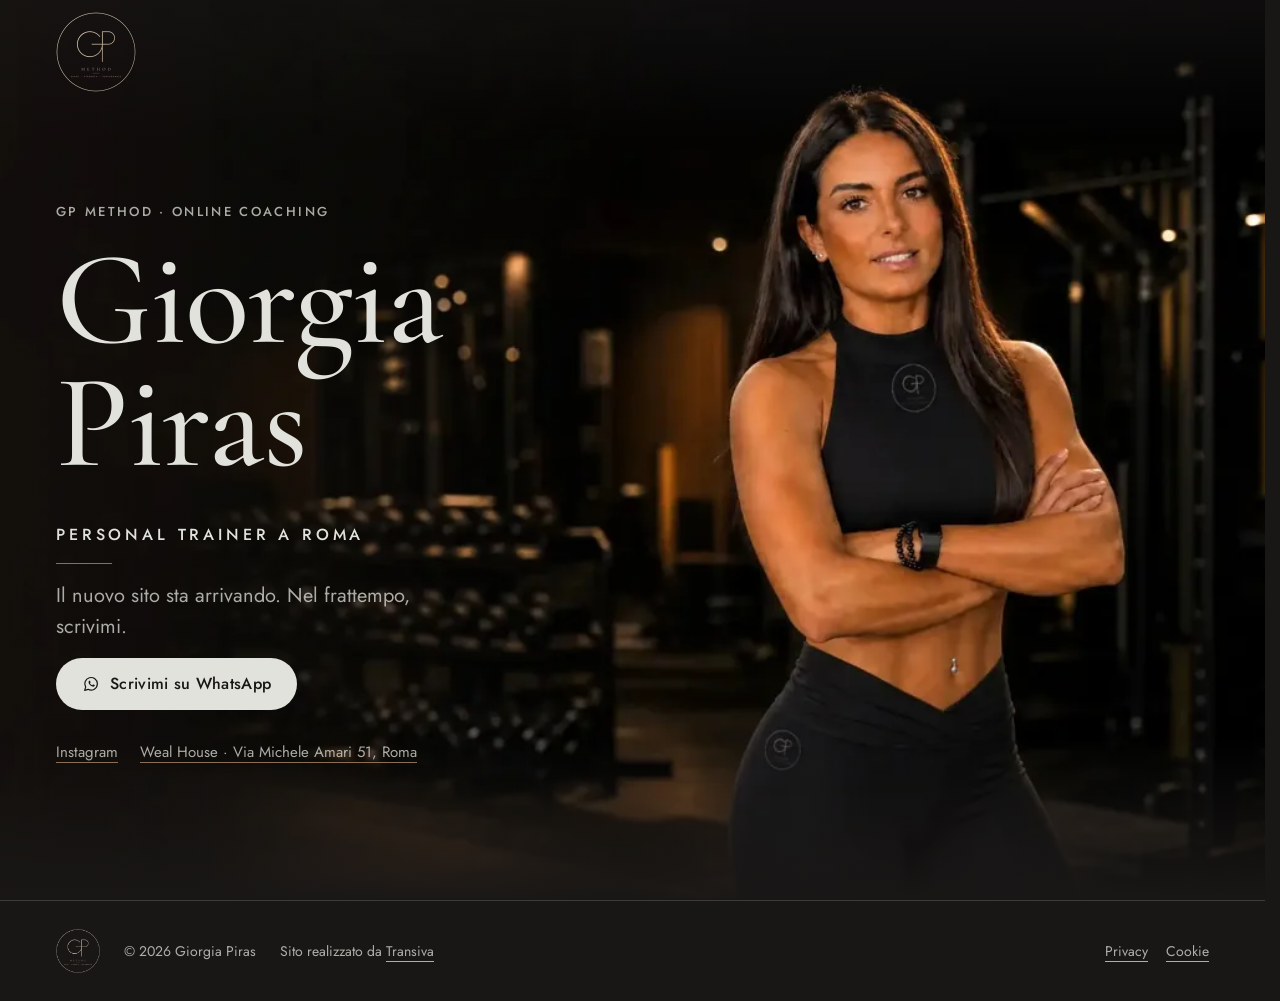
==== commit 45e53837: "Pausa: bottone WhatsApp fisso su mobile Co-Authored-By: Claude Opus 5.5 <noreply@anthropic.com>" ====
--- a/index.html
+++ b/index.html
@@ -91,7 +91,7 @@
     <section class="hero" aria-labelledby="hero-title">
       <div class="hero-copy">
         <p class="kicker">GP METHOD · <span lang="en">Online coaching</span></p>
-        <h1 id="hero-title" class="hero-name">Giorgia Piras<span class="hero-role">Personal trainer a Roma</span></h1>
+        <h1 id="hero-title" class="hero-name"><span class="nm">Giorgia</span> <span class="nm">Piras</span><span class="hero-role">Personal trainer a Roma</span></h1>
         <span class="hero-rule" aria-hidden="true"></span>
         <p class="hero-line">Il nuovo sito sta arrivando. Nel frattempo, scrivimi.</p>
         <a class="btn" href="https://wa.me/393935896994?text=Ciao%20Giorgia%21%20Vengo%20dal%20sito%20e%20vorrei%20informazioni%20sul%20coaching." target="_blank" rel="noopener"><svg class="i-wa" viewBox="0 0 24 24" aria-hidden="true" focusable="false"><path fill="none" stroke="currentColor" stroke-width="1.6" stroke-linejoin="round" d="M20.5 11.7a8.4 8.4 0 0 1-12.4 7.4L3.5 20.5l1.4-4.4a8.4 8.4 0 1 1 15.6-4.4z"/><path fill="currentColor" d="M9.1 7.9c.2-.4.4-.4.6-.4h.5c.2 0 .4 0 .5.3l.7 1.7c.1.2 0 .4-.1.6l-.5.6c-.1.1-.2.3 0 .5a5.6 5.6 0 0 0 2.6 2.3c.2.1.4.1.5-.1l.7-.8c.2-.2.3-.2.5-.1l1.6.8c.2.1.3.2.3.3v.5c0 .5-.4 1.1-1 1.3-.6.3-1.6.3-3-.3a8.6 8.6 0 0 1-3.7-3.5c-.7-1.2-.6-2.3-.2-3.2z"/></svg><span>Scrivimi su WhatsApp</span></a>
@@ -117,6 +117,7 @@
     <span>Sito realizzato da <a href="https://transiva.it" target="_blank" rel="noopener">Transiva</a></span>
     <span class="foot-legal"><a href="/privacy.html">Privacy</a><a href="/cookie.html">Cookie</a></span>
   </footer>
+  <a class="fab" href="https://wa.me/393935896994?text=Ciao%20Giorgia%21%20Vengo%20dal%20sito%20e%20vorrei%20informazioni%20sul%20coaching." target="_blank" rel="noopener" aria-label="Scrivimi su WhatsApp"><svg class="i-wa" viewBox="0 0 24 24" aria-hidden="true" focusable="false"><path fill="none" stroke="currentColor" stroke-width="1.6" stroke-linejoin="round" d="M20.5 11.7a8.4 8.4 0 0 1-12.4 7.4L3.5 20.5l1.4-4.4a8.4 8.4 0 1 1 15.6-4.4z"/><path fill="currentColor" d="M9.1 7.9c.2-.4.4-.4.6-.4h.5c.2 0 .4 0 .5.3l.7 1.7c.1.2 0 .4-.1.6l-.5.6c-.1.1-.2.3 0 .5a5.6 5.6 0 0 0 2.6 2.3c.2.1.4.1.5-.1l.7-.8c.2-.2.3-.2.5-.1l1.6.8c.2.1.3.2.3.3v.5c0 .5-.4 1.1-1 1.3-.6.3-1.6.3-3-.3a8.6 8.6 0 0 1-3.7-3.5c-.7-1.2-.6-2.3-.2-3.2z"/></svg><span>Scrivimi</span></a>
   <script>document.getElementById('year').textContent = new Date().getFullYear();</script>
 </body>
 </html>
--- a/styles.css
+++ b/styles.css
@@ -76,6 +76,27 @@
 .foot a { display: inline-flex; align-items: center; min-height: 44px; }
 .foot-legal { display: flex; gap: 18px; margin-left: auto; }
 
+/* ---------- WhatsApp fixed button: phones only, compact, bottom-right, always on ---------- */
+.fab {
+  position: fixed; z-index: 30;
+  right: max(16px, env(safe-area-inset-right, 0px));
+  bottom: calc(env(safe-area-inset-bottom, 0px) + 16px);
+  display: inline-flex; align-items: center; gap: 8px;
+  height: 48px; padding: 0 18px; border: 1.5px solid var(--bronzo); border-radius: 999px;
+  background: var(--nero); color: var(--pietra); font-weight: 500; text-decoration: none;
+  box-shadow: 0 6px 20px rgba(25, 23, 22, 0.45);
+  -webkit-touch-callout: none; user-select: none; -webkit-user-select: none;
+  transition: transform 160ms var(--ease-out);
+}
+.fab:active { transform: scale(0.97); }
+/* phones: the name on two lines keeps the right side of the first screen free for the button;
+   room at the end of the page so the last links scroll clear of it */
+@media (max-width: 767px) {
+  .hero-name .nm { display: block; }
+  .foot { padding-bottom: calc(env(safe-area-inset-bottom, 0px) + 88px); }
+}
+@media (min-width: 768px) { .fab { display: none; } }
+
 @media (hover: hover) and (pointer: fine) {
   .btn:hover { background: #fff; }
   .hero-links a:hover, .foot a:hover { text-decoration-color: currentColor; }
@@ -101,5 +122,5 @@
 }
 
 @media (prefers-reduced-motion: reduce) {
-  .btn { transition: none; }
+  .btn, .fab { transition: none; }
 }
